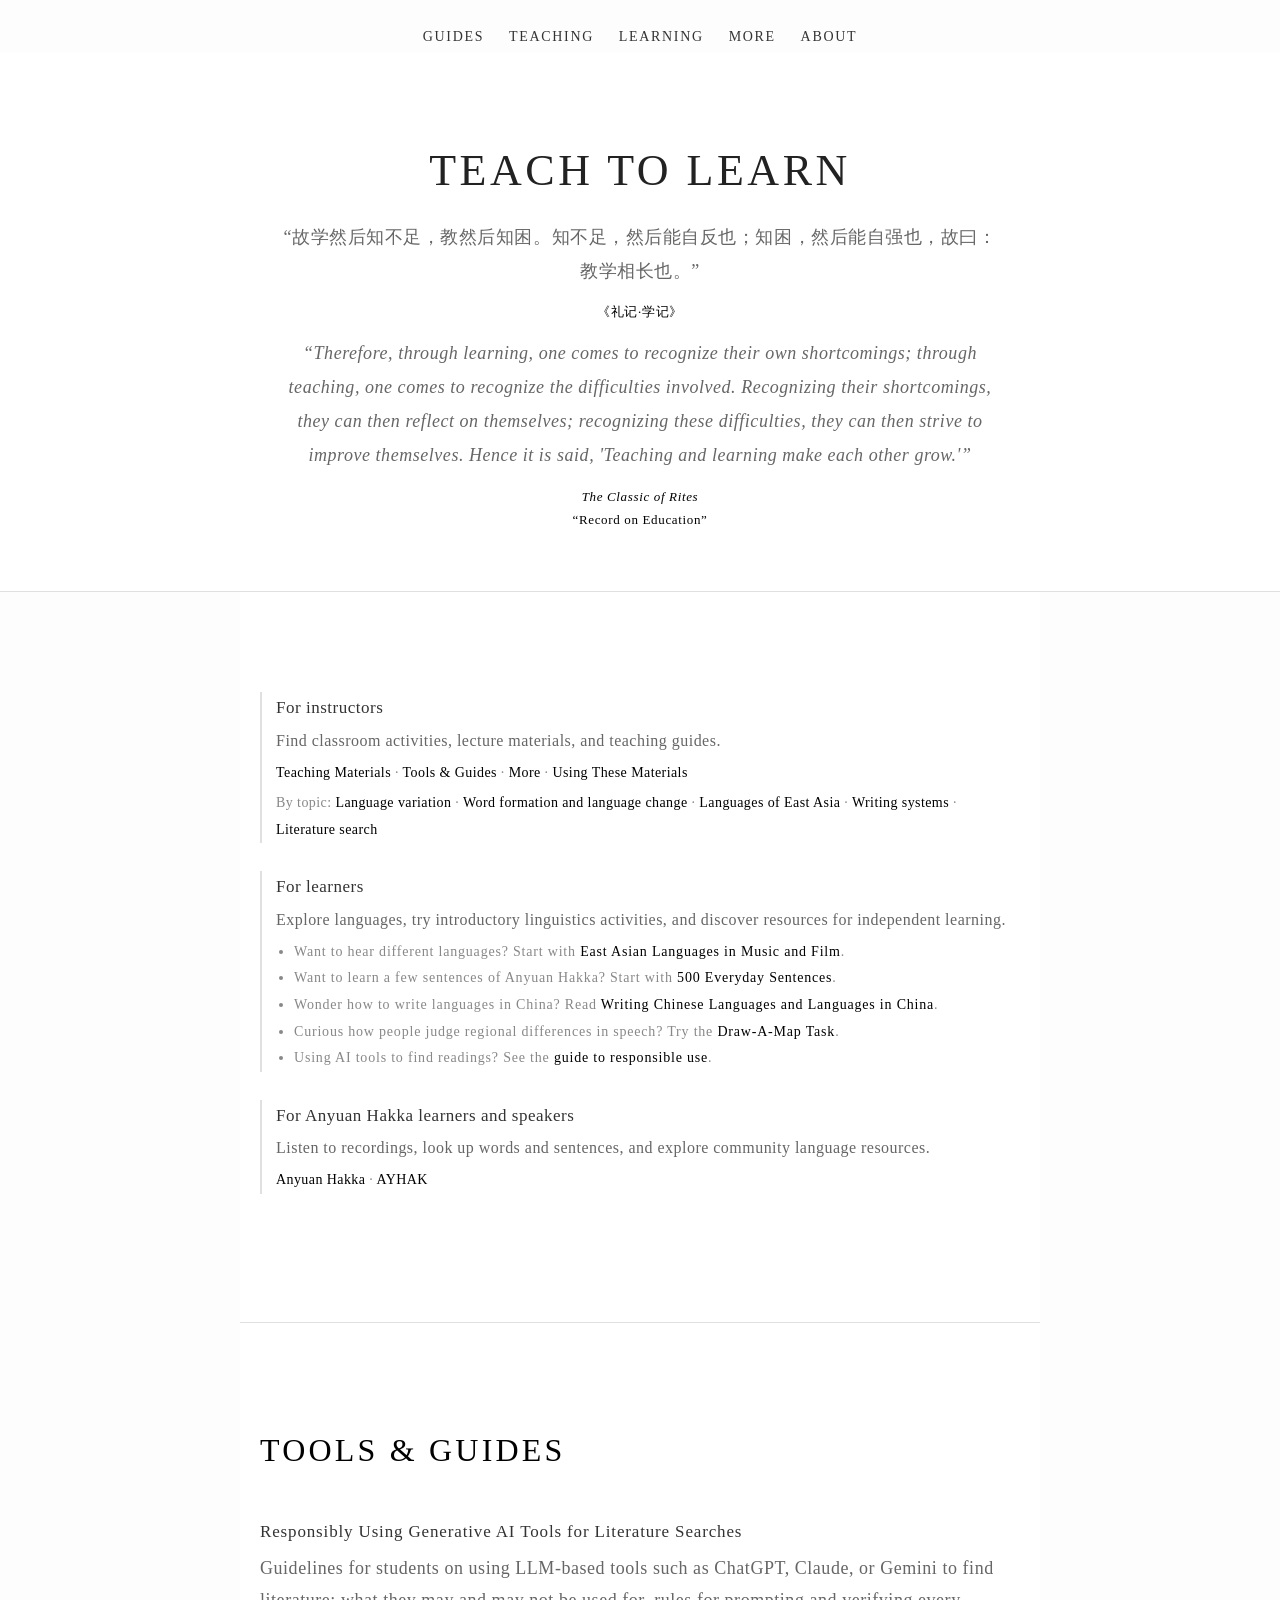
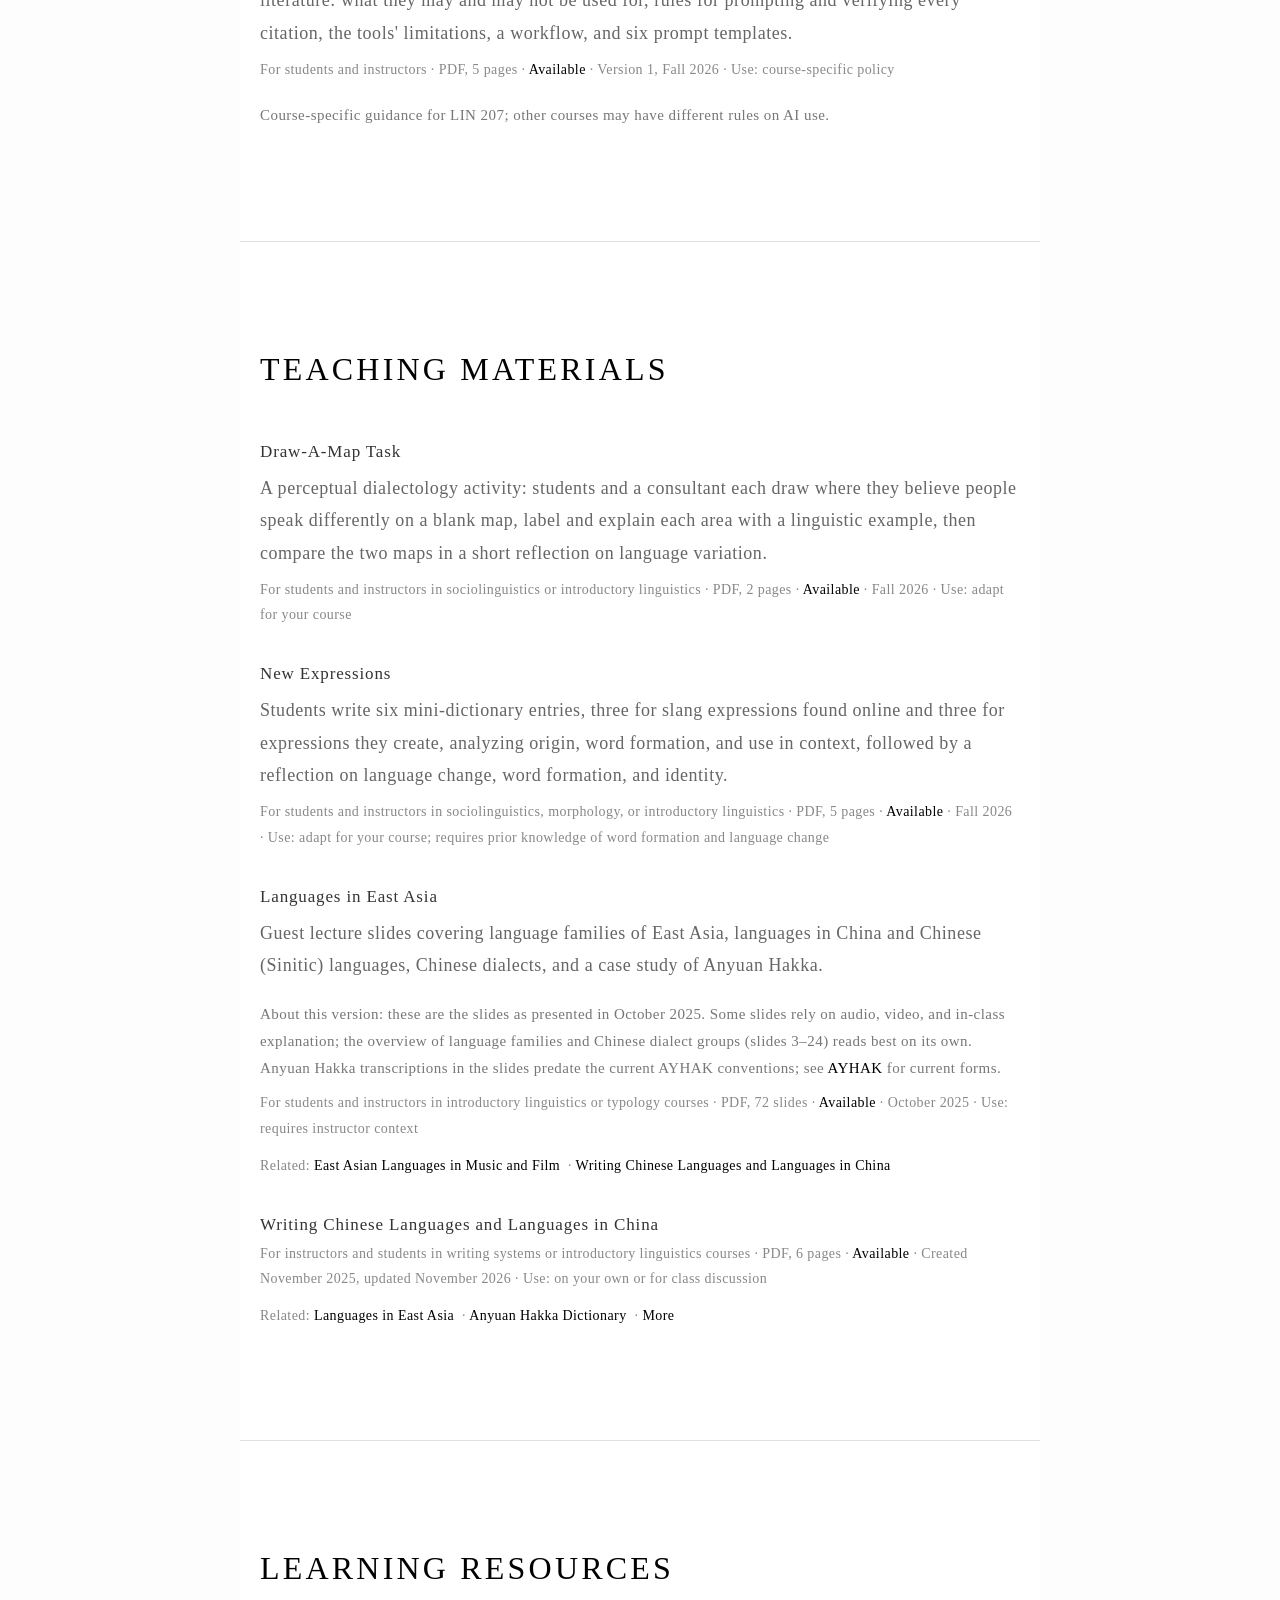
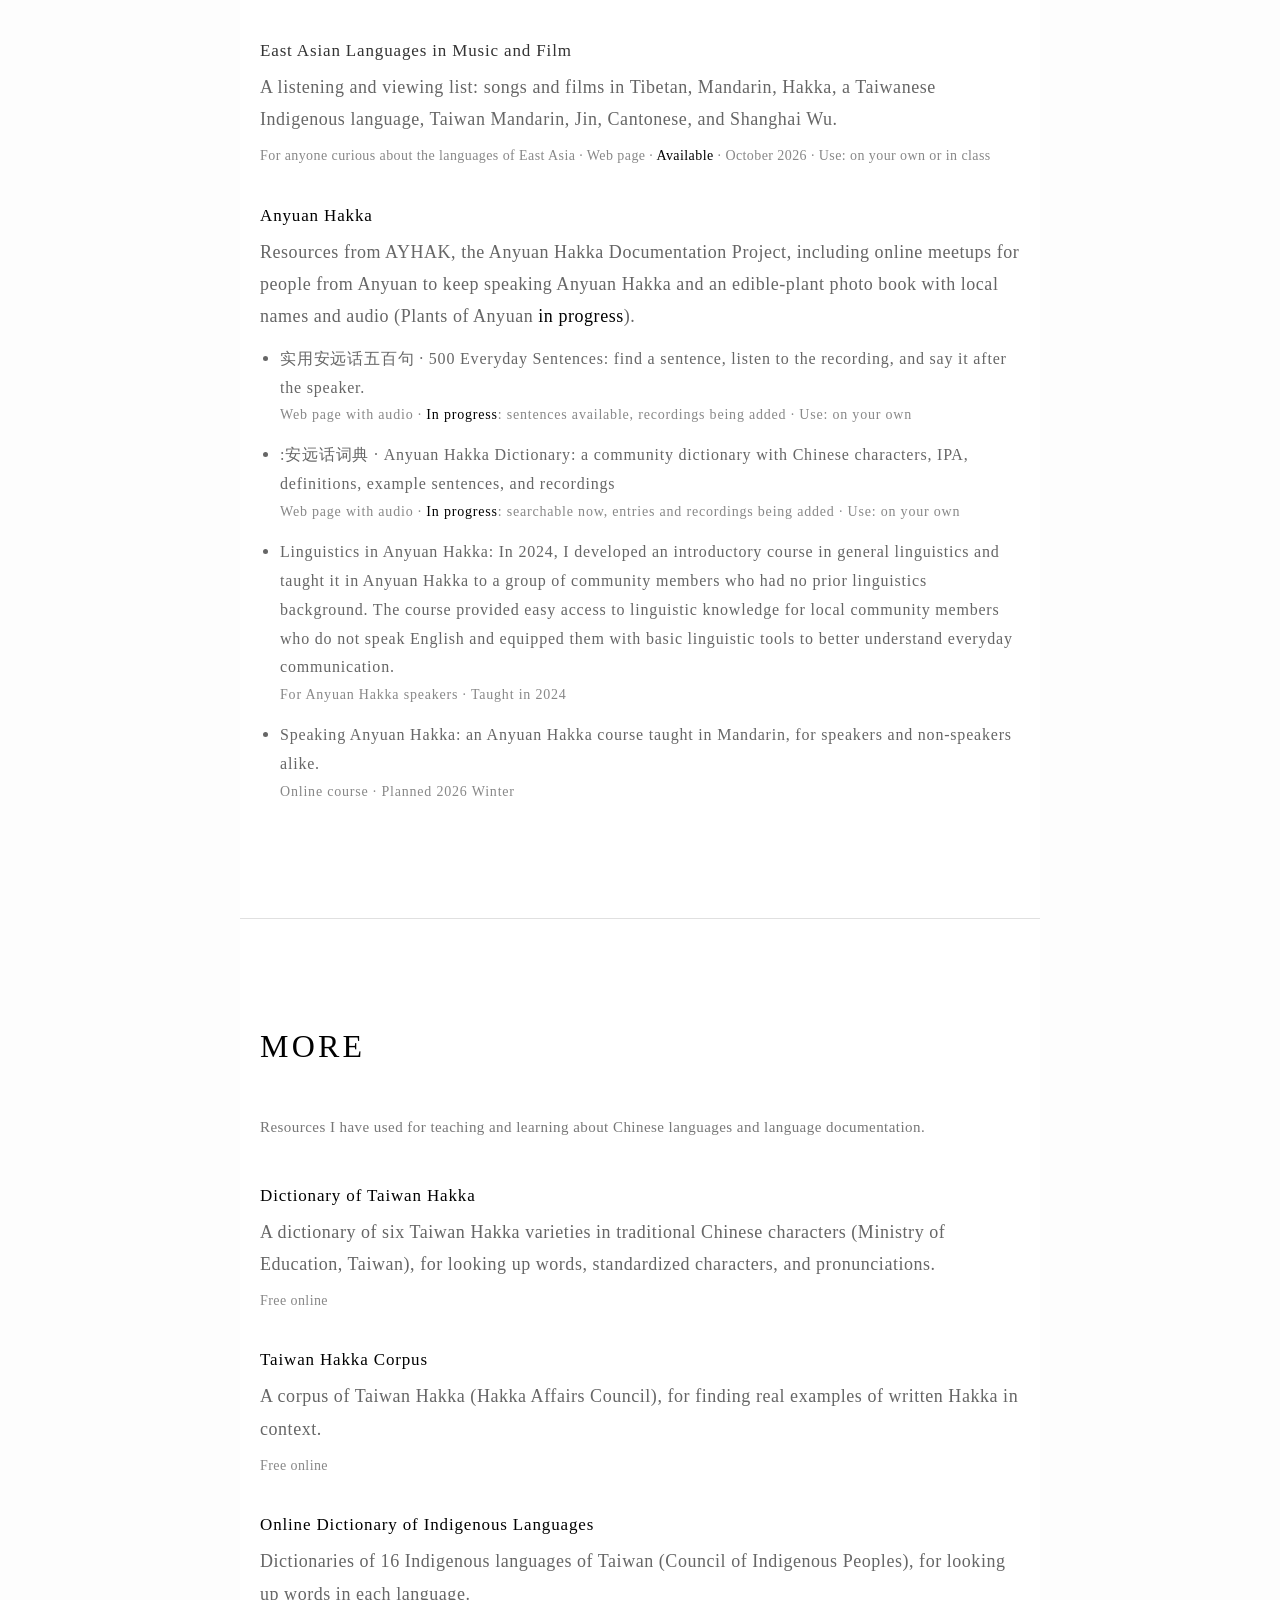
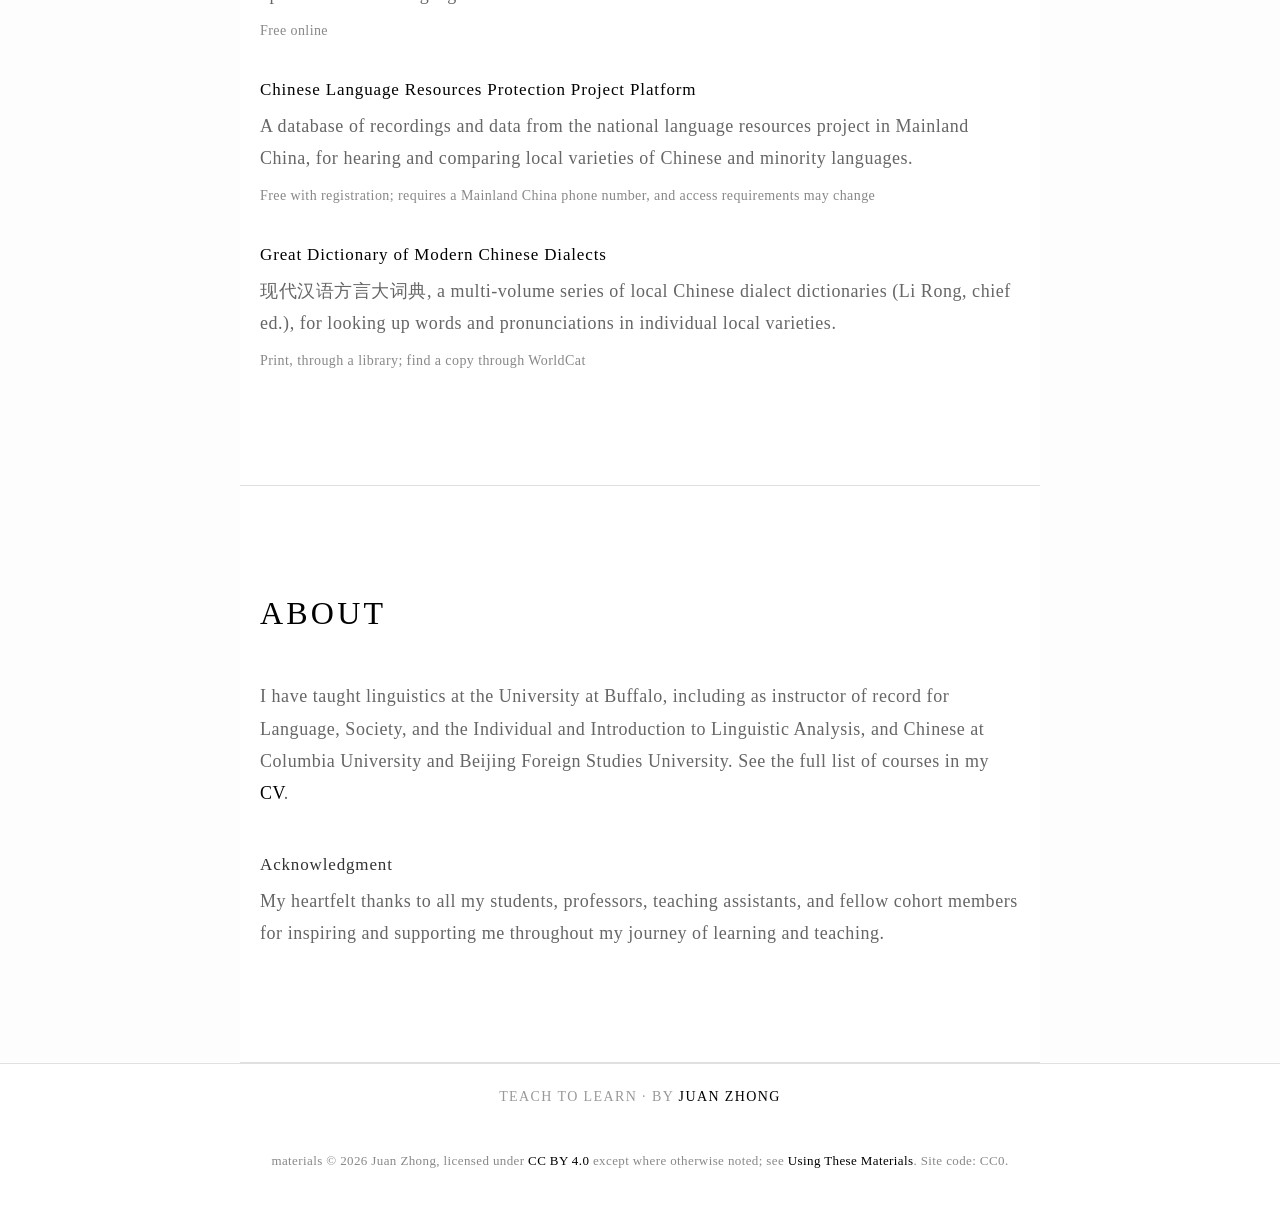
==== index.html @ 00dea9a9 "Add files via upload Signed-off-by: juan-zhong <181777064+juan-zhong@users.noreply.github.com>" ====
<!DOCTYPE html>
<html lang="en">
<head>
    <meta charset="UTF-8">
    <meta name="viewport" content="width=device-width, initial-scale=1.0">
    <title>Teach to Learn · Juan Zhong</title>
    <meta name="description" content="Teach to Learn (教学相长): teaching materials, learning resources, and guides for exploring language, by Juan Zhong.">
    <link rel="stylesheet" href="styles.css">
    <style>
        /* Page-specific styles (kept here so only this file needs replacing) */
        .subtitle { font-size: 18px; font-weight: 300; font-style: italic; color: #666; margin: 12px auto 40px; max-width: 760px; padding: 0 20px; line-height: 1.9; }
        .page-nav { text-align: center; padding: 18px 16px 0; line-height: 2.2; }
        .page-nav a { margin: 0 10px; }
        main h4 { font-size: 17px; font-weight: 400; color: #333; letter-spacing: 0.05em; margin: 32px 0 6px; }
        .meta { font-size: 14px; color: #888; margin-top: -4px; }
        .note { font-size: 15px; color: #777; }
        .related { font-size: 14px; color: #888; margin-top: 2px; }
        .related a { margin-right: 4px; }
        main h4 ~ p { margin-bottom: 12px; }
        main h4 ~ p.note { margin-top: 20px; }
        @media (max-width: 600px) { .content-section { padding: 56px 20px; } h1 { font-size: 36px; } }
        .entry { margin: 0 0 28px; padding-left: 14px; border-left: 2px solid #e0e0e0; }
        .entry p { margin-bottom: 4px; }
        .entry .entry-title { font-size: 17px; font-weight: 400; color: #333; }
        .entry .entry-text { font-size: 16px; }
        .entry .entry-links { font-size: 14px; color: #888; line-height: 1.9; }
        .subtitle + .source { margin-top: -28px; }
        .zh-quote { font-style: normal; }
        .source { font-size: 13px; color: #999; letter-spacing: 0.05em; margin: 0; }
        .sub-list { margin: 0 0 12px 20px; color: #666; font-size: 16px; font-weight: 300; line-height: 1.8; }
        .sub-list li { margin-bottom: 14px; }
        .meta-inline { display: block; font-size: 14px; color: #888; }
        .entry-list { margin: 4px 0 0 18px; font-size: 14px; color: #888; font-weight: 300; line-height: 1.9; }
        footer .license { font-size: 13px; color: #888; letter-spacing: 0.03em; margin-top: 6px; text-transform: none; }
        html { scroll-behavior: smooth; }
        .to-top { position: fixed; right: 24px; bottom: 24px; width: 40px; height: 40px; border: 1px solid #ccc; border-radius: 50%; background: #fff; color: #777; font-size: 18px; line-height: 38px; text-align: center; text-decoration: none; opacity: 0; visibility: hidden; transition: opacity .3s, visibility .3s, color .2s, border-color .2s; z-index: 100; }
        .to-top.show { opacity: 1; visibility: visible; }
        .to-top:hover { color: #000; border-color: #000; }
        /* Chinese text: LXGW WenKai subset with only the characters on these pages, so every visitor sees the same font (OFL, see fonts/) */
        @font-face { font-family: 'LXGW WenKai Teach'; src: url('fonts/lxgw-wenkai-teachtolearn.woff2') format('woff2'); font-display: swap; }
        .zh { font-family: 'LXGW WenKai Teach', serif; }
    </style>
</head>
<body>

    <nav class="page-nav">
                <a href="#guides">Guides</a>
        <a href="#teaching">Teaching</a>
        <a href="#learning">Learning</a>
        <a href="#more">More</a>
        <a href="#about">About</a>
    </nav>

    <header>
        <h1>Teach to Learn</h1>
        <p class="subtitle"><span class="zh zh-quote">“故学然后知不足，教然后知困。知不足，然后能自反也；知困，然后能自强也，故曰：教学相长也。”</span></p>
         <p class="source"><a href="https://ctext.org/liji/xue-ji/zhs?searchu=%E7%9F%A5%E5%9B%B0%EF%BC%8C%E7%84%B6%E5%BE%8C%E8%83%BD%E8%87%AA%E5%BC%B7%E4%B9%9F%EF%BC%8C%E6%95%85%E6%9B%B0%EF%BC%9A%E6%95%99%E5%AD%B8%E7%9B%B8%E9%95%B7%E4%B9%9F%E3%80%82" target="_blank"><span class="zh">《礼记·学记》</span></a></p>
        <p class="subtitle"><span class="entry-text">“Therefore, through learning, one comes to recognize their own shortcomings; through teaching, one comes to recognize the difficulties involved. Recognizing their shortcomings, they can then reflect on themselves; recognizing these difficulties, they can then strive to improve themselves. Hence it is said, 'Teaching and learning make each other grow.'”</span></p> 
 <p class="source"><a href="https://ctext.org/liji/xue-ji/zhs?searchu=%E7%9F%A5%E5%9B%B0%EF%BC%8C%E7%84%B6%E5%BE%8C%E8%83%BD%E8%87%AA%E5%BC%B7%E4%B9%9F%EF%BC%8C%E6%95%85%E6%9B%B0%EF%BC%9A%E6%95%99%E5%AD%B8%E7%9B%B8%E9%95%B7%E4%B9%9F%E3%80%82" target="_blank"><em>The Classic of Rites</em><br>“Record on Education”</a></p>
    </header>

    <main>

        <section id="intro" class="content-section">
            <div class="entry">
                <p class="entry-title">For instructors</p>
                <p class="entry-text">Find classroom activities, lecture materials, and teaching guides.</p>
                <p class="entry-links"><a href="#teaching">Teaching Materials</a> · <a href="#guides">Tools &amp; Guides</a> · <a href="#more">More</a> · <a href="using.html">Using These Materials</a></p>
                <p class="entry-links">By topic: <a href="#draw-a-map">Language variation</a> · <a href="#new-expressions">Word formation and language change</a> · <a href="#eastern-asia">Languages of East Asia</a> · <a href="#writing-chinese">Writing systems</a> · <a href="#genai-guide">Literature search</a></p>
            </div>
            <div class="entry">
                <p class="entry-title">For learners</p>
                <p class="entry-text">Explore languages, try introductory linguistics activities, and discover resources for independent learning.</p>
                <ul class="entry-list">
                    <li>Want to hear different languages? Start with <a href="language_music_film.html">East Asian Languages in Music and Film</a>.</li>
                    <li>Want to learn a few sentences of Anyuan Hakka? Start with <a href="https://juan-zhong.github.io/ayhak/sentences.html">500 Everyday Sentences</a>.</li>
                    <li>Wonder how to write languages in China? Read <a href="#writing-chinese">Writing Chinese Languages and Languages in China</a>.</li>
                    <li>Curious how people judge regional differences in speech? Try the <a href="#draw-a-map">Draw-A-Map Task</a>.</li>
                    <li>Using AI tools to find readings? See the <a href="#genai-guide">guide to responsible use</a>.</li>
                </ul>
            </div>
            <div class="entry">
                <p class="entry-title">For Anyuan Hakka learners and speakers</p>
                <p class="entry-text">Listen to recordings, look up words and sentences, and explore community language resources.</p>
                <p class="entry-links"><a href="#anyuan-hakka">Anyuan Hakka</a> · <a href="https://juan-zhong.github.io/ayhak/">AYHAK</a></p>
            </div>
        </section>
        <section id="guides" class="content-section">
            <h2>Tools &amp; Guides</h2>

            <h4 id="genai-guide">Responsibly Using Generative AI Tools for Literature Searches</a></h4>
            <p> Guidelines for students on using LLM-based tools such as ChatGPT, Claude, or Gemini to find literature: what they may and may not be used for, rules for prompting and verifying every citation, the tools' limitations, a workflow, and six prompt templates.</p>
            <p class="meta">For students and instructors · PDF, 5 pages · <a href="lin207_genai_literature_search_guidelines.pdf" target="_blank">Available</a> · Version 1, Fall 2026 · Use: course-specific policy</p>
            <p class="note">Course-specific guidance for LIN 207; other courses may have different rules on AI use.</p>
        </section>
        <section id="teaching" class="content-section">
            <h2>Teaching Materials</h2>

            <h4 id="draw-a-map">Draw-A-Map Task</h4>
            <p> A perceptual dialectology activity: students and a consultant each draw where they believe people speak differently on a blank map, label and explain each area with a linguistic example, then compare the two maps in a short reflection on language variation.</p>
            <p class="meta">For students and instructors in sociolinguistics or introductory linguistics · PDF, 2 pages · <a href="lin207_assignment2_draw_a_map.pdf" target="_blank">Available</a> · Fall 2026 · Use: adapt for your course</p>

            <h4 id="new-expressions">New Expressions</h4>
            <p> Students write six mini-dictionary entries, three for slang expressions found online and three for expressions they create, analyzing origin, word formation, and use in context, followed by a reflection on language change, word formation, and identity.</p>
            <p class="meta">For students and instructors in sociolinguistics, morphology, or introductory linguistics · PDF, 5 pages · <a href="lin207_assignment3_new_expressions.pdf" target="_blank">Available</a> · Fall 2026 · Use: adapt for your course; requires prior knowledge of word formation and language change</p>

            <h4 id="eastern-asia">Languages in East Asia</h4>
            <p> Guest lecture slides covering language families of East Asia, languages in China and Chinese (Sinitic) languages, Chinese dialects, and a case study of Anyuan Hakka.</p>
            <p class="note">About this version: these are the slides as presented in October 2025. Some slides rely on audio, video, and in-class explanation; the overview of language families and Chinese dialect groups (slides 3–24) reads best on its own. Anyuan Hakka transcriptions in the slides predate the current AYHAK conventions; see <a href="https://juan-zhong.github.io/ayhak/">AYHAK</a> for current forms.</p>
            <p class="meta">For students and instructors in introductory linguistics or typology courses · PDF, 72 slides · <a href="lin106_languages_in_eastern_asia_slides.pdf" target="_blank">Available</a> · October 2025 · Use: requires instructor context</p>
            <p class="related">Related: <a href="language_music_film.html">East Asian Languages in Music and Film</a> · <a href="#writing-chinese">Writing Chinese Languages and Languages in China</a></p>

            <h4 id="writing-chinese">Writing Chinese Languages and Languages in China</h4>
            <p class="meta">For instructors and students in writing systems or introductory linguistics courses · PDF, 6 pages · <a href="Writing Chinese Languages and Languages in China.pdf" target="_blank">Available</a> · Created November 2025, updated November 2026 · Use: on your own or for class discussion</p>
            <p class="related">Related: <a href="#eastern-asia">Languages in East Asia</a> · <a href="https://juan-zhong.github.io/ayhak/dict.html">Anyuan Hakka Dictionary</a> · <a href="#more">More</a></p>
        </section>

        <section id="learning" class="content-section">
            <h2>Learning Resources</h2>

            <h4>East Asian Languages in Music and Film</h4>
            <p> A listening and viewing list: songs and films in Tibetan, Mandarin, Hakka, a Taiwanese Indigenous language, Taiwan Mandarin, Jin, Cantonese, and Shanghai Wu.</p>
            <p class="meta">For anyone curious about the languages of East Asia · Web page · <a href="language_music_film.html">Available</a> · October 2026 · Use: on your own or in class</p>

            <h4 id="anyuan-hakka"><a href="https://juan-zhong.github.io/ayhak/">Anyuan Hakka</a></h4>
            <p> Resources from AYHAK, the Anyuan Hakka Documentation Project, including online meetups for people from Anyuan to keep speaking Anyuan Hakka and an edible-plant photo book with local names and audio (Plants of Anyuan <a href="https://juan-zhong.github.io/ayhak/plants.html?lang=en">in progress</a>).</p>
            <ul class="sub-list">
                <li><span class="zh">实用安远话五百句</span> · 500 Everyday Sentences: find a sentence, listen to the recording, and say it after the speaker. <span class="meta-inline">Web page with audio · <a href="https://juan-zhong.github.io/ayhak/sentences.html">In progress</a>: sentences available, recordings being added · Use: on your own</span></li>
                <li>:<span class="zh">安远话词典</span> · Anyuan Hakka Dictionary: a community dictionary with Chinese characters, IPA, definitions, example sentences, and recordings <span class="meta-inline">Web page with audio · <a href="https://juan-zhong.github.io/ayhak/dict.html">In progress</a>: searchable now, entries and recordings being added · Use: on your own</span></li>
                <li>Linguistics in Anyuan Hakka: In 2024, I developed an introductory course in general linguistics and taught it in Anyuan Hakka to a group of community members who had no prior linguistics background. The course provided easy access to linguistic knowledge for local community members who do not speak English and equipped them with basic linguistic tools to better understand everyday communication. <span class="meta-inline">For Anyuan Hakka speakers · Taught in 2024</span></li>
                <li>Speaking Anyuan Hakka: an Anyuan Hakka course taught in Mandarin, for speakers and non-speakers alike. <span class="meta-inline">Online course · Planned 2026 Winter</span></li>
            </ul>
        </section>


        <section id="more" class="content-section">
            <h2>More</h2>
            <p class="note">Resources I have used for teaching and learning about Chinese languages and language documentation.</p>

            <h4><a href="https://hakkadict.moe.edu.tw/introduction/" target="_blank">Dictionary of Taiwan Hakka</a></h4>
            <p> A dictionary of six Taiwan Hakka varieties in traditional Chinese characters (Ministry of Education, Taiwan), for looking up words, standardized characters, and pronunciations.</p>
            <p class="meta">Free online</p>

            <h4><a href="https://corpus.hakka.gov.tw/#/" target="_blank">Taiwan Hakka Corpus</a></h4>
            <p> A corpus of Taiwan Hakka (Hakka Affairs Council), for finding real examples of written Hakka in context.</p>
            <p class="meta">Free online</p>

            <h4><a href="https://e-dictionary.ilrdf.org.tw/home" target="_blank">Online Dictionary of Indigenous Languages</a></h4>
            <p> Dictionaries of 16 Indigenous languages of Taiwan (Council of Indigenous Peoples), for looking up words in each language.</p>
            <p class="meta">Free online</p>

            <h4><a href="https://zhongguoyuyan.cn/index" target="_blank">Chinese Language Resources Protection Project Platform</a></h4>
            <p> A database of recordings and data from the national language resources project in Mainland China, for hearing and comparing local varieties of Chinese and minority languages.</p>
            <p class="meta">Free with registration; requires a Mainland China phone number, and access requirements may change</p>

            <h4><a href="https://search.worldcat.org/title/54523603" target="_blank">Great Dictionary of Modern Chinese Dialects</a></h4>
            <p> <span class="zh">现代汉语方言大词典</span>, a multi-volume series of local Chinese dialect dictionaries (Li Rong, chief ed.), for looking up words and pronunciations in individual local varieties.</p>
            <p class="meta">Print, through a library; find a copy through WorldCat</p>
        </section>

        <section id="about" class="content-section">
            <h2>About</h2>
            <p> I have taught linguistics at the University at Buffalo, including as instructor of record for Language, Society, and the Individual and Introduction to Linguistic Analysis, and Chinese at Columbia University and Beijing Foreign Studies University. See the full list of courses in my <a href="https://juan-zhong.github.io/me/cv_juanzhong.pdf" target="_blank">CV</a>.</p>
            <h4 id="acknowledgment">Acknowledgment</h4>
            <p> My heartfelt thanks to all my students, professors, teaching assistants, and fellow cohort members for inspiring and supporting me throughout my journey of learning and teaching.</p>
        </section>

    </main>

    <a href="#" class="to-top" id="toTop" aria-label="Back to top" title="Back to top">↑</a>
    <script>
        (function () {
            var b = document.getElementById('toTop');
            function f() { b.classList.toggle('show', window.scrollY > 600); }
            window.addEventListener('scroll', f, { passive: true }); f();
            b.addEventListener('click', function (e) { e.preventDefault(); window.scrollTo({ top: 0, behavior: 'smooth' }); });
        })();
    </script>
    <footer>
        <p>Teach to Learn · by <a href="https://juan-zhong.github.io/me/">Juan Zhong</a></p>
        <p class="license">materials © 2026 Juan Zhong, licensed under <a href="https://creativecommons.org/licenses/by/4.0/" target="_blank">CC BY 4.0</a> except where otherwise noted; see <a href="using.html">Using These Materials</a>. Site code: CC0.</p>
    </footer>
</body>
</html>
---- styles.css ----
/* Shared stylesheet for juan-zhong.github.io/me, /art and /teachtolearn.
   Keep the three copies identical. */

/* Fonts: Optima for Latin text; Kaiti (楷体) for all Chinese, matching the CV;
   Charis SIL for IPA. LXGW WenKai is a fallback for the Chinese name on
   devices without Kaiti. Self-hosted subsets, OFL licensed (see fonts/). */
@font-face {
    font-family: 'Charis SIL';
    src: url('fonts/charis-sil-ipa.woff2') format('woff2');
    font-display: swap;
}

@font-face {
    font-family: 'LXGW WenKai';
    src: url('fonts/lxgw-wenkai-name.woff2') format('woff2');
    font-display: swap;
}

:root {
    --font: Optima, 'Kaiti SC', 'STKaiti', 'Kaiti TC', 'LXGW WenKai', serif;
    --font-zh: 'Kaiti SC', 'STKaiti', 'Kaiti TC', 'LXGW WenKai', serif;
}

/* Basic Reset */
* {
    margin: 0;
    padding: 0;
    box-sizing: border-box;
}

html { scroll-behavior: smooth; }

body {
    font-family: var(--font);
    background-color: #fdfdfd;
    color: #333;
    line-height: 1.7;
    letter-spacing: 0.05em;
}

header {
    background-color: #fff;
    text-align: center;
    padding: 60px 0;
    border-bottom: 1px solid #e0e0e0;
}

/* Navigation: main nav (homepage) and page nav (other pages) share one style */
nav ul {
    list-style-type: none;
    padding: 0;
}

nav ul li {
    display: inline;
    margin-right: 30px;
}

nav a {
    text-decoration: none;
    color: #333;
    font-family: var(--font);
    font-weight: 400;
    font-size: 14px;
    letter-spacing: 0.12em;
    text-transform: uppercase;
}

.page-nav {
    text-align: center;
    padding: 18px 16px 0;
    line-height: 2.2;
}

.page-nav a { margin: 0 10px; }

/* Header type scale, after the Columbia diploma */
h1 {
    font-size: 44px;
    font-family: var(--font);
    font-weight: 400;
    letter-spacing: 0.08em;
    text-transform: uppercase;
    color: #222;
    margin-top: 20px;
}

header .ipa { font-size: 18px; }

header .name-zh {
    font-family: var(--font-zh);
    font-size: 22px;
    font-weight: 400;
    color: #333;
    letter-spacing: 0.12em;
}

header .meta {
    font-size: 14px;
    letter-spacing: 0.12em;
    text-transform: uppercase;
    color: #555;
}

.ipa { font-family: 'Charis SIL', serif; }

.zh { font-family: var(--font-zh); }

.content-section {
    padding: 100px 20px;
    max-width: 800px;
    margin: 0 auto;
    text-align: left;
    border-bottom: 1px solid #e0e0e0;
    background-color: #fff;
}

h2 {
    font-size: 32px;
    font-family: var(--font);
    font-weight: 300;
    letter-spacing: 0.1em;
    color: #000;
    margin-bottom: 40px;
    text-transform: uppercase;
}

h3 {
    font-size: 18px;
    font-family: var(--font);
    font-weight: 300;
    letter-spacing: 0.1em;
    color: #666;
    margin-bottom: 20px;
}

p {
    font-size: 18px;
    line-height: 1.8;
    color: #666;
    font-family: var(--font);
    font-weight: 300;
    letter-spacing: 0.03em;
    margin-bottom: 40px;
}

/* Publication entries */
p.pub-entry {
    font-size: 14px !important;
    color: #888 !important;
    padding-left: 14px;
    border-left: 2px solid #e0e0e0;
    line-height: 1.7 !important;
    margin-bottom: 12px !important;
}

p.pub-entry a {
    color: #555;
    font-size: 13px;
    margin-left: 4px;
}

p.pub-entry a:hover {
    color: #000;
    text-decoration: underline;
}

.teaching-item .detail {
    font-size: 13px;
    color: #aaa;
    margin-top: 2px;
    letter-spacing: 0.02em;
}

a {
    color: #000;
    text-decoration: none;
}

a:hover {
    color: #888;
    text-decoration: none;
}

.gallery {
    display: flex;
    justify-content: center;
    gap: 20px;
    margin-top: 40px;
}

.gallery img {
    width: 45%;
    height: auto;
    border-radius: 8px;
}

footer {
    text-align: center;
    padding: 20px 0;
    background-color: #fff;
    border-top: 1px solid #e0e0e0;
}

footer p {
    font-size: 14px;
    color: #999;
    letter-spacing: 0.1em;
    font-family: var(--font);
    text-transform: uppercase;
}

footer .license {
    font-size: 13px;
    color: #888;
    letter-spacing: 0.03em;
    margin-top: 6px;
    text-transform: none;
}

/* Tagline under name */
.tagline {
    margin: 16px auto 24px;
    font-size: 18px;
    font-weight: 300;
    font-style: italic;
    letter-spacing: 0.08em;
    line-height: 1.8;
    color: #555;
}

/* Back-to-top button */
.to-top {
    position: fixed;
    right: 24px;
    bottom: 24px;
    width: 40px;
    height: 40px;
    border: 1px solid #ccc;
    border-radius: 50%;
    background: #fff;
    color: #777;
    font-size: 18px;
    line-height: 38px;
    text-align: center;
    text-decoration: none;
    opacity: 0;
    visibility: hidden;
    transition: opacity .3s, visibility .3s, color .2s, border-color .2s;
    z-index: 100;
}

.to-top.show { opacity: 1; visibility: visible; }
.to-top:hover { color: #000; border-color: #000; }

@media (max-width: 600px) {
    .content-section { padding: 56px 20px; }
    h1 { font-size: 34px; }
    nav ul li { margin-right: 16px; }
}
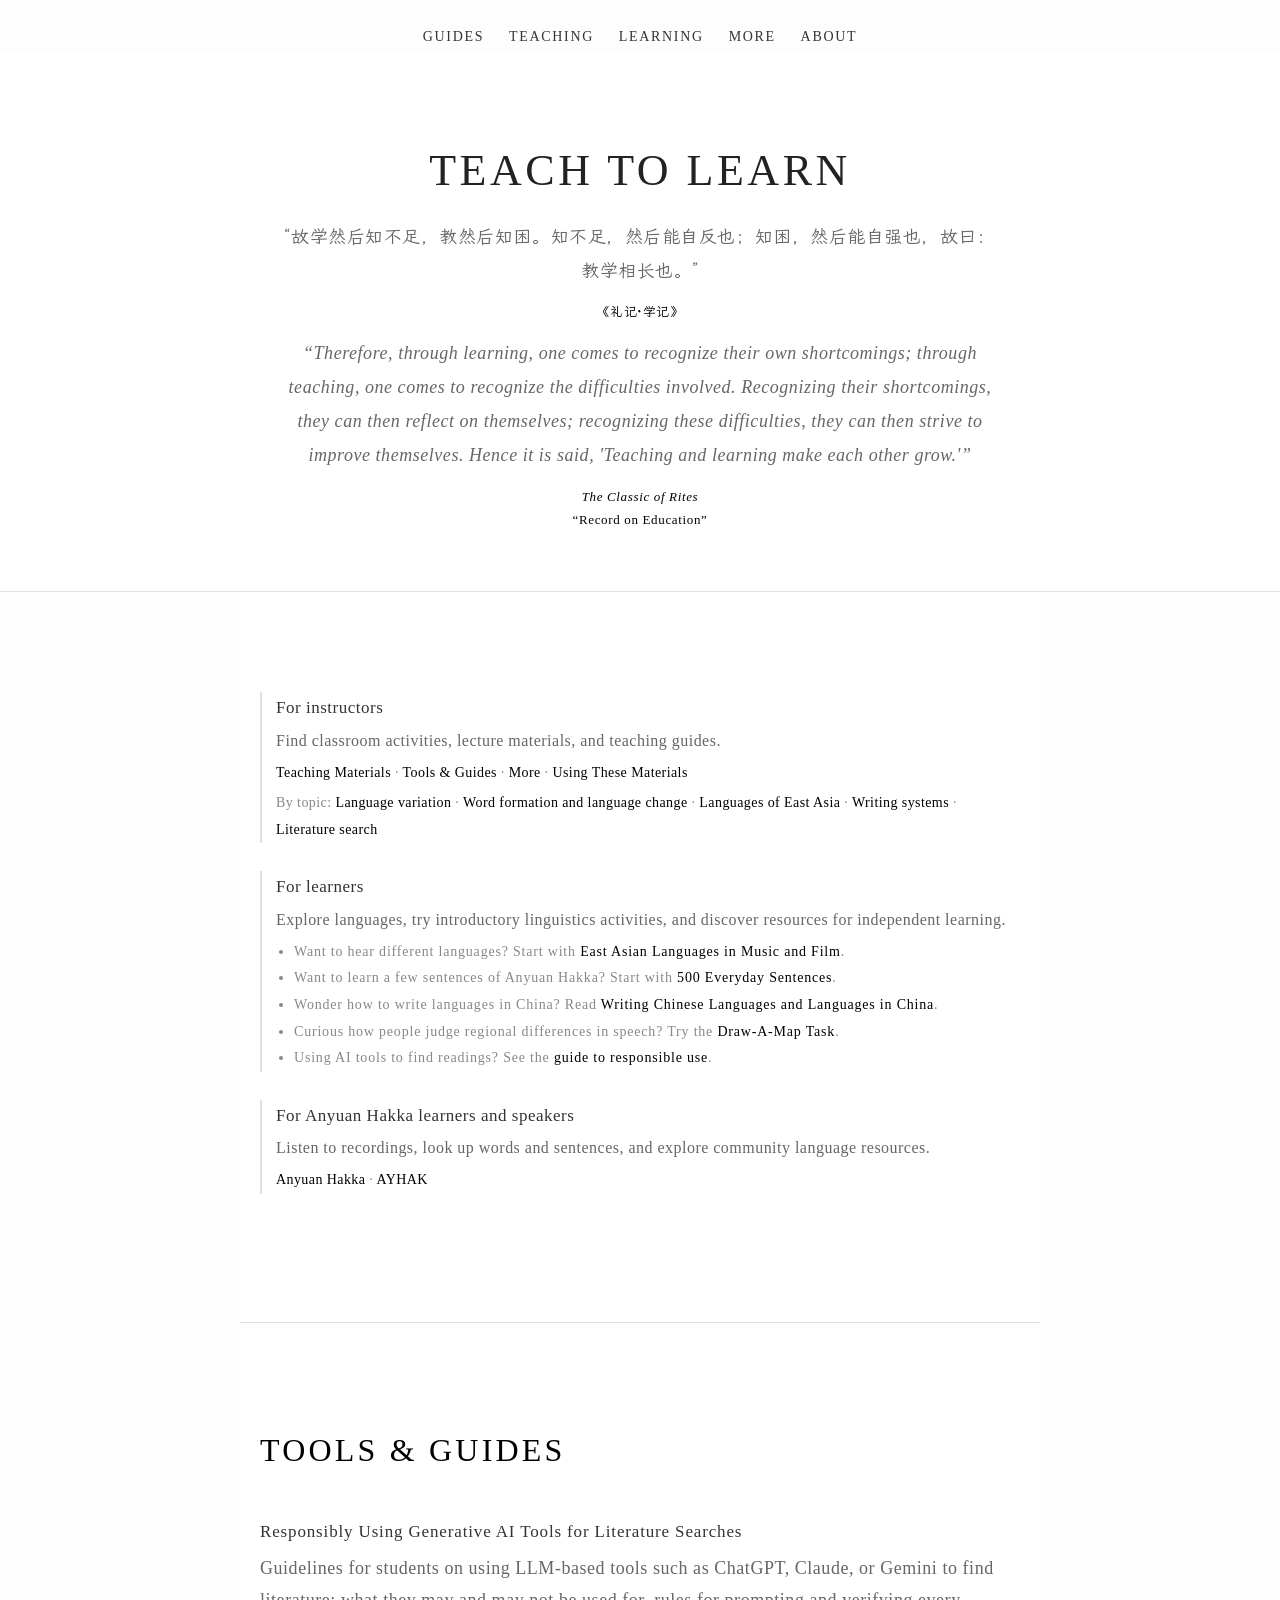
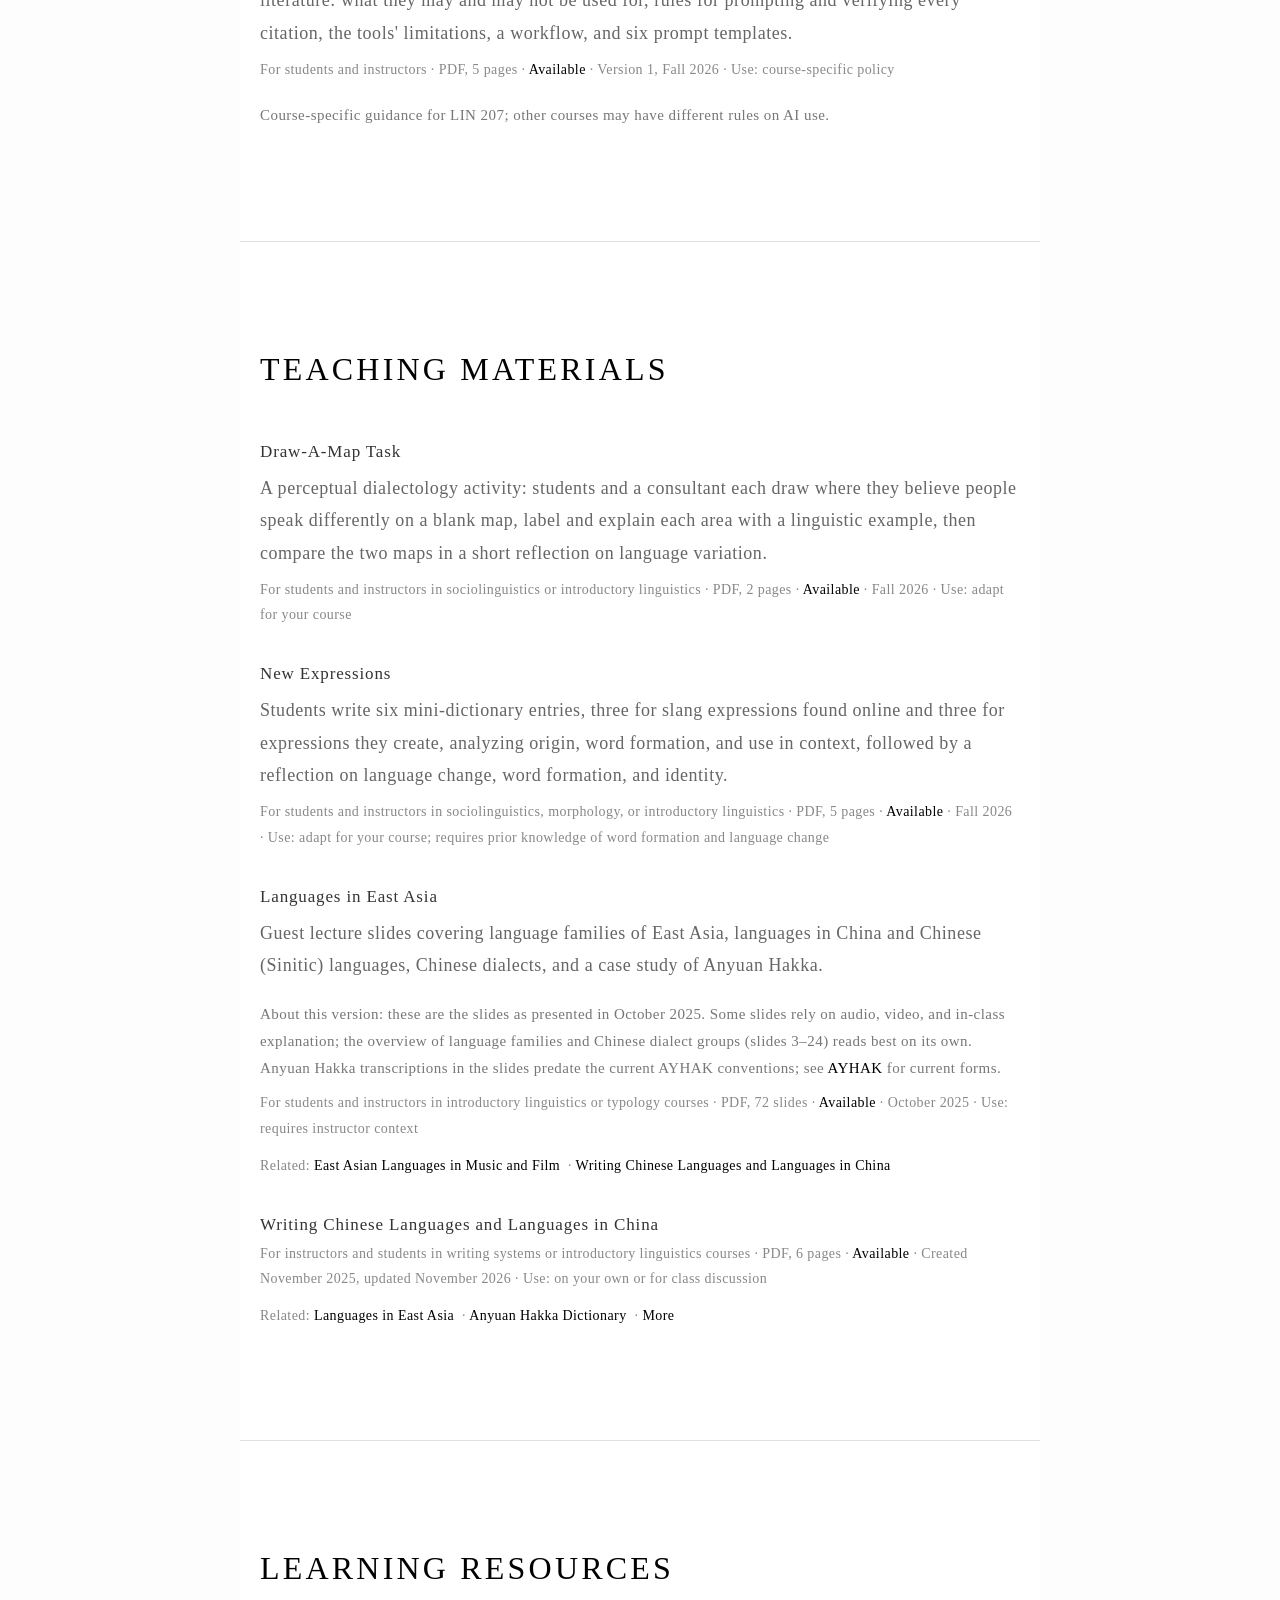
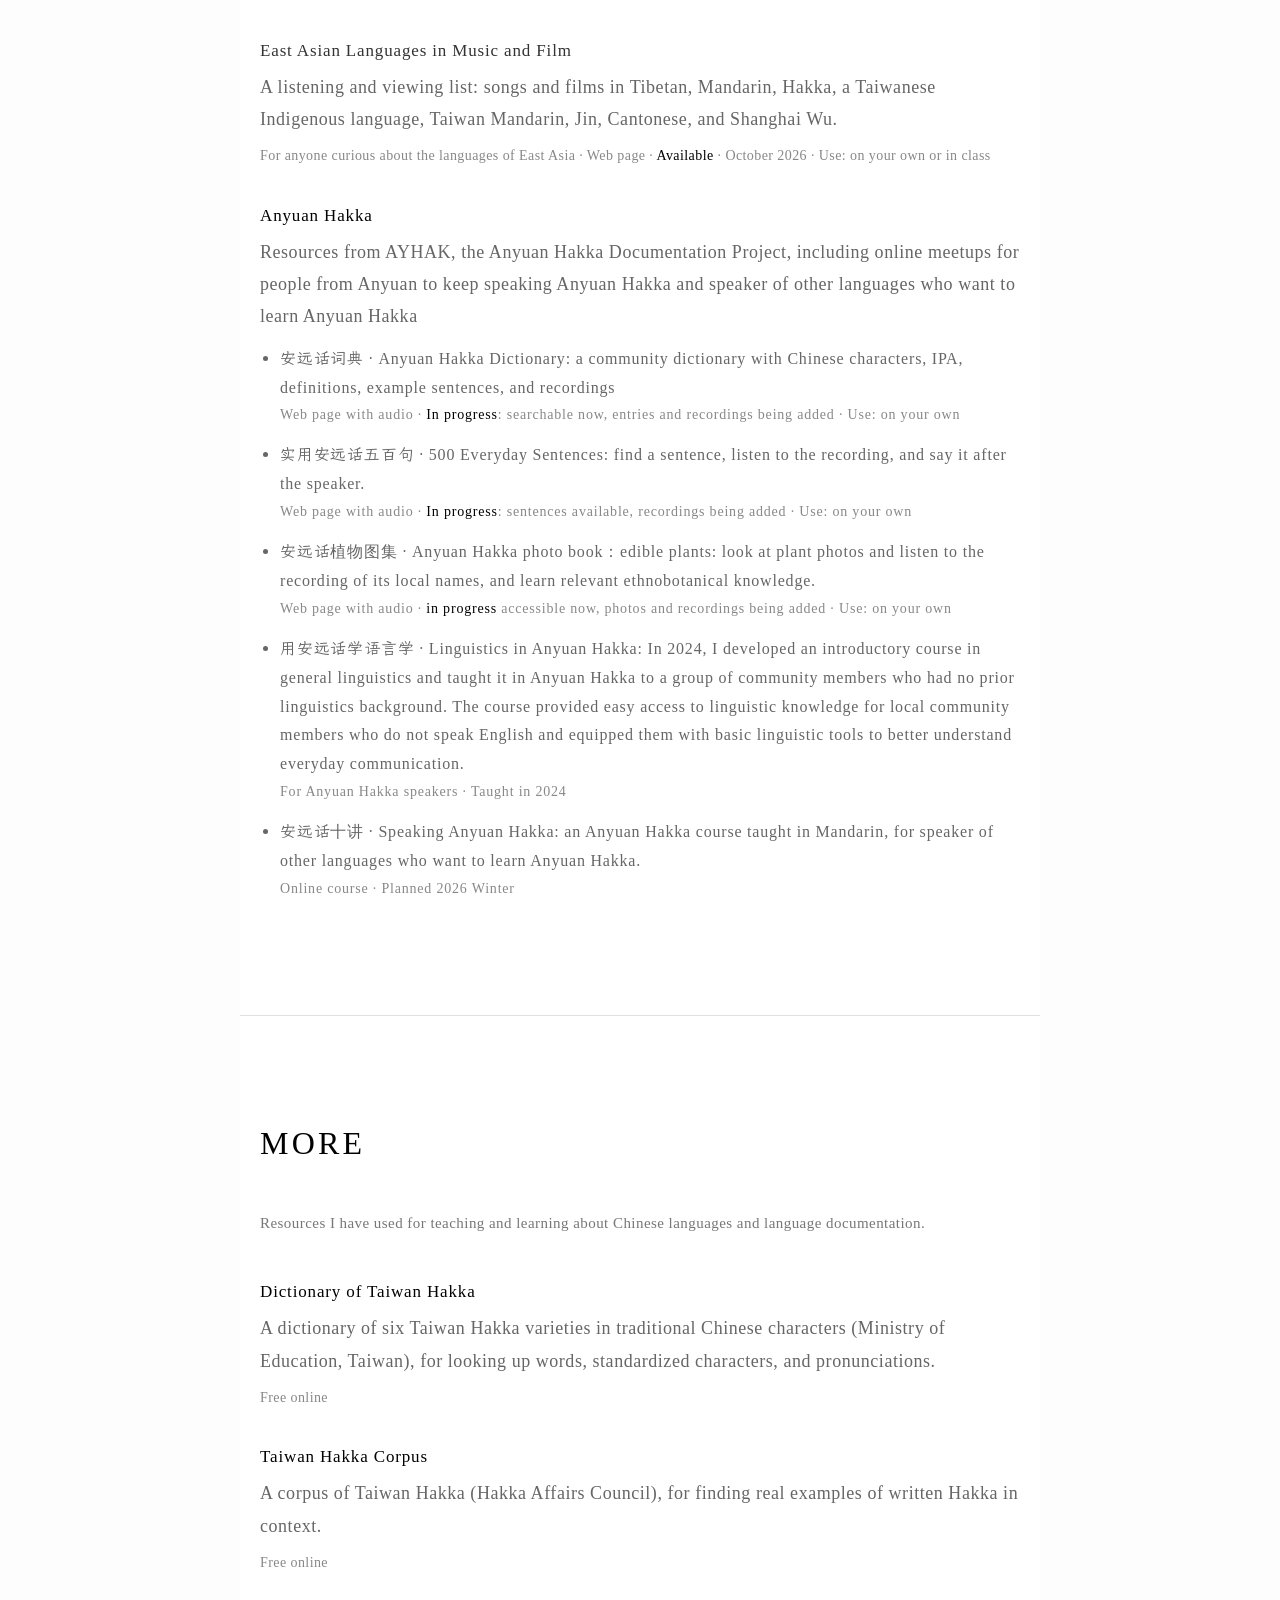
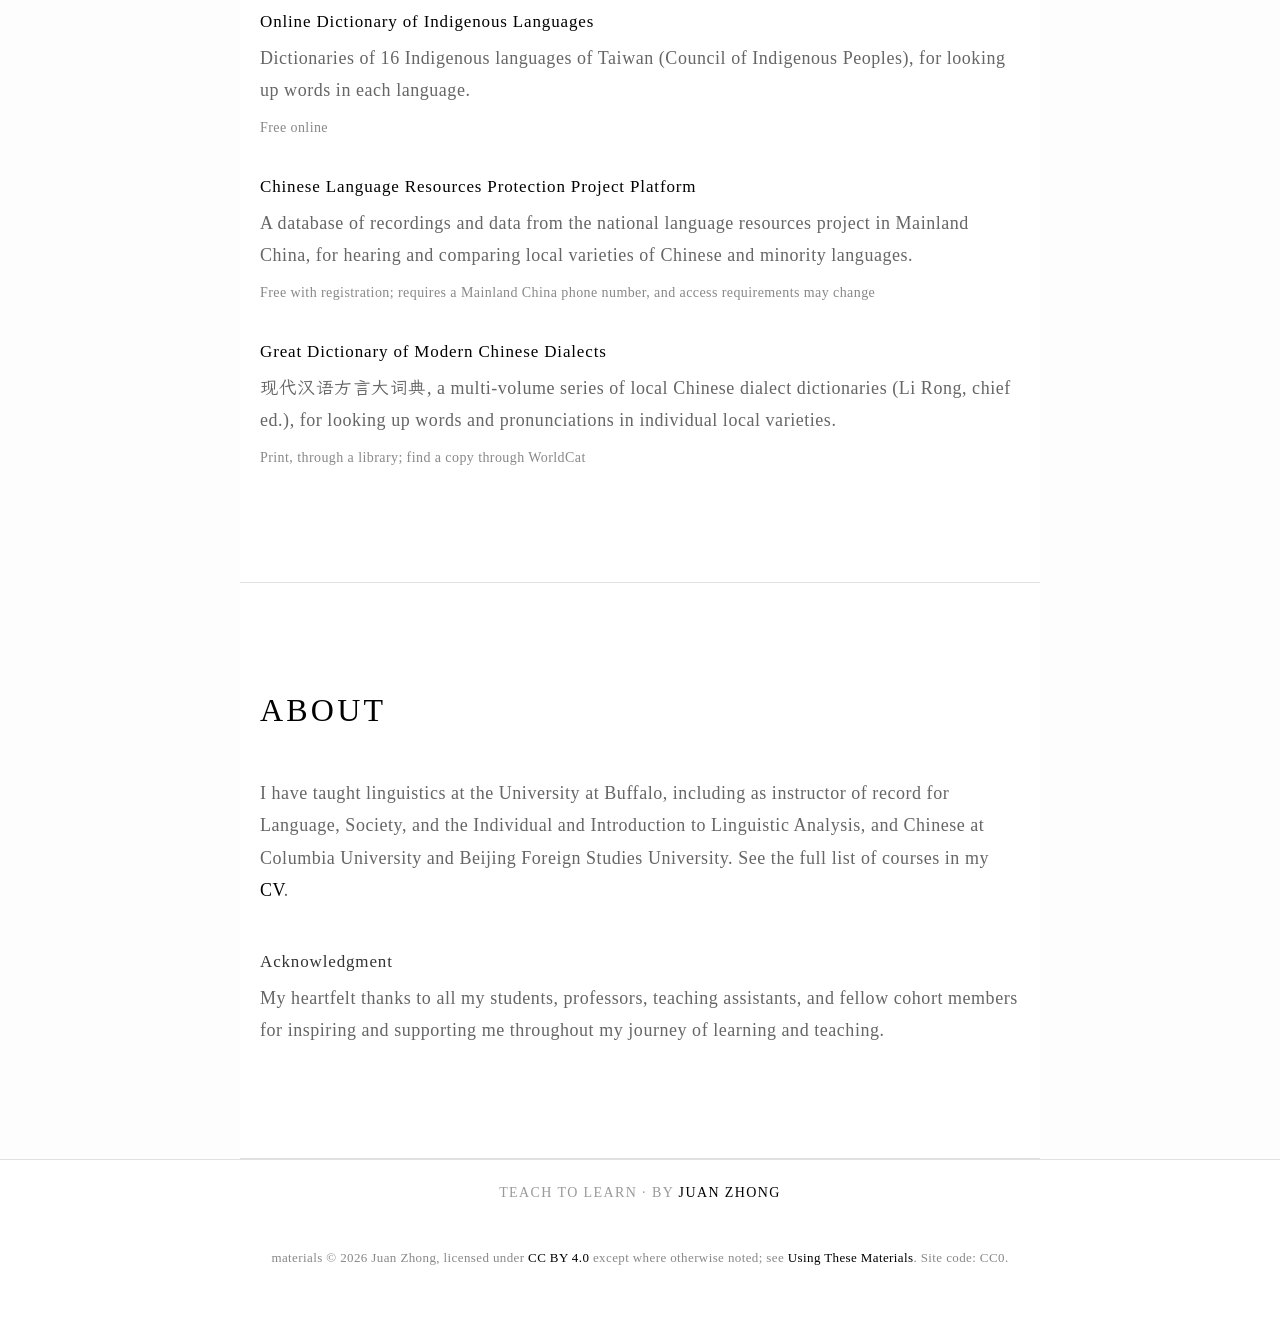
==== commit 32e099d2: "Update index.html Signed-off-by: juan-zhong <181777064+juan-zhong@users.noreply.github.com>" ====
--- a/index.html
+++ b/index.html
@@ -123,12 +123,13 @@
             <p class="meta">For anyone curious about the languages of East Asia · Web page · <a href="language_music_film.html">Available</a> · October 2026 · Use: on your own or in class</p>
 
             <h4 id="anyuan-hakka"><a href="https://juan-zhong.github.io/ayhak/">Anyuan Hakka</a></h4>
-            <p> Resources from AYHAK, the Anyuan Hakka Documentation Project, including online meetups for people from Anyuan to keep speaking Anyuan Hakka and an edible-plant photo book with local names and audio (Plants of Anyuan <a href="https://juan-zhong.github.io/ayhak/plants.html?lang=en">in progress</a>).</p>
-            <ul class="sub-list">
+            <p> Resources from AYHAK, the Anyuan Hakka Documentation Project, including online meetups for people from Anyuan to keep speaking Anyuan Hakka and speaker of other languages who want to learn Anyuan Hakka</p>
+              <ul class="sub-list">
+                <li><span class="zh">安远话词典</span> · Anyuan Hakka Dictionary: a community dictionary with Chinese characters, IPA, definitions, example sentences, and recordings <span class="meta-inline">Web page with audio · <a href="https://juan-zhong.github.io/ayhak/dict.html">In progress</a>: searchable now, entries and recordings being added · Use: on your own</span></li>
                 <li><span class="zh">实用安远话五百句</span> · 500 Everyday Sentences: find a sentence, listen to the recording, and say it after the speaker. <span class="meta-inline">Web page with audio · <a href="https://juan-zhong.github.io/ayhak/sentences.html">In progress</a>: sentences available, recordings being added · Use: on your own</span></li>
-                <li>:<span class="zh">安远话词典</span> · Anyuan Hakka Dictionary: a community dictionary with Chinese characters, IPA, definitions, example sentences, and recordings <span class="meta-inline">Web page with audio · <a href="https://juan-zhong.github.io/ayhak/dict.html">In progress</a>: searchable now, entries and recordings being added · Use: on your own</span></li>
-                <li>Linguistics in Anyuan Hakka: In 2024, I developed an introductory course in general linguistics and taught it in Anyuan Hakka to a group of community members who had no prior linguistics background. The course provided easy access to linguistic knowledge for local community members who do not speak English and equipped them with basic linguistic tools to better understand everyday communication. <span class="meta-inline">For Anyuan Hakka speakers · Taught in 2024</span></li>
-                <li>Speaking Anyuan Hakka: an Anyuan Hakka course taught in Mandarin, for speakers and non-speakers alike. <span class="meta-inline">Online course · Planned 2026 Winter</span></li>
+                <li><span class="zh">安远话植物图集</span> · Anyuan Hakka photo book：edible plants: look at plant photos and listen to the recording of its local names, and learn relevant ethnobotanical knowledge. <span class="meta-inline">Web page with audio · <a href="https://juan-zhong.github.io/ayhak/plants.html?lang=en">in progress</a> accessible now, photos and recordings being added · Use: on your own</span></li>
+                  <li><span class="zh">用安远话学语言学</span> · Linguistics in Anyuan Hakka: In 2024, I developed an introductory course in general linguistics and taught it in Anyuan Hakka to a group of community members who had no prior linguistics background. The course provided easy access to linguistic knowledge for local community members who do not speak English and equipped them with basic linguistic tools to better understand everyday communication. <span class="meta-inline">For Anyuan Hakka speakers · Taught in 2024</span></li>
+                  <li><span class="zh">安远话十讲</span> · Speaking Anyuan Hakka: an Anyuan Hakka course taught in Mandarin, for speaker of other languages who want to learn Anyuan Hakka. <span class="meta-inline">Online course · Planned 2026 Winter</span></li>
             </ul>
         </section>
 
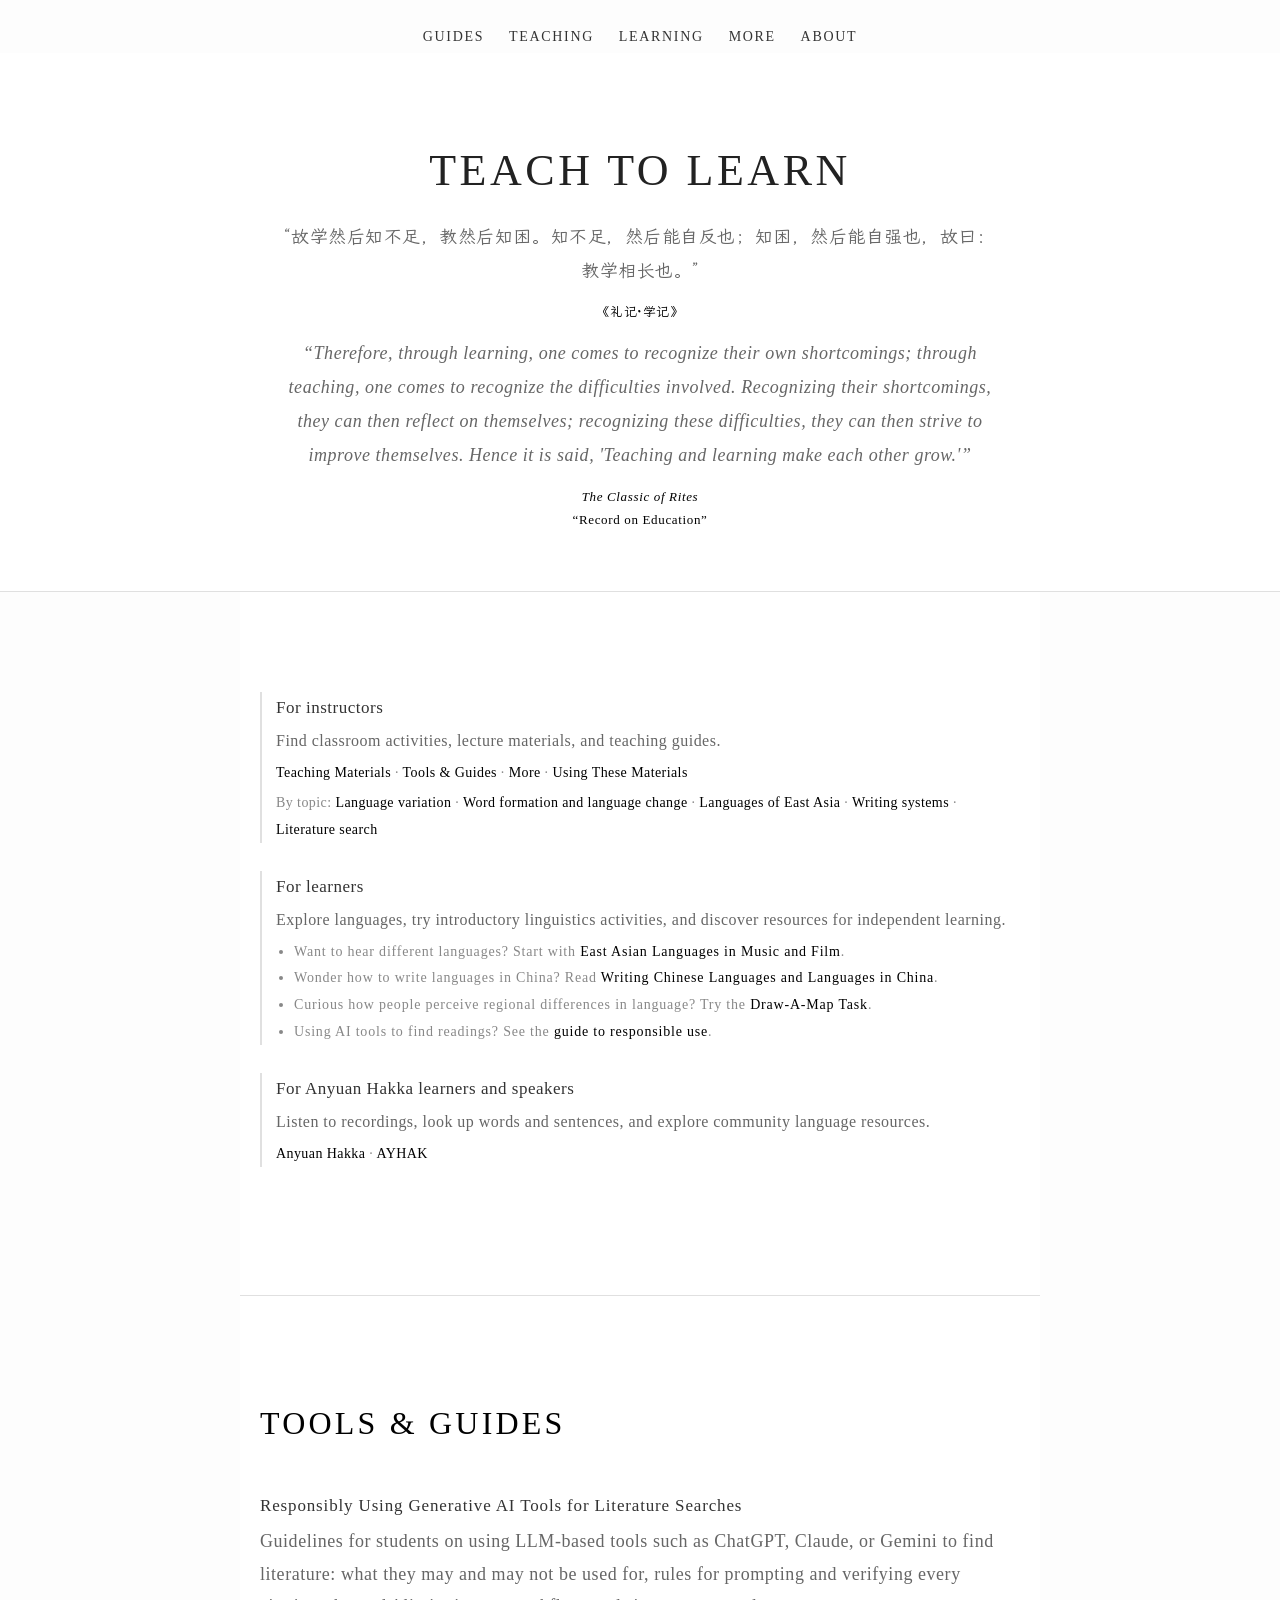
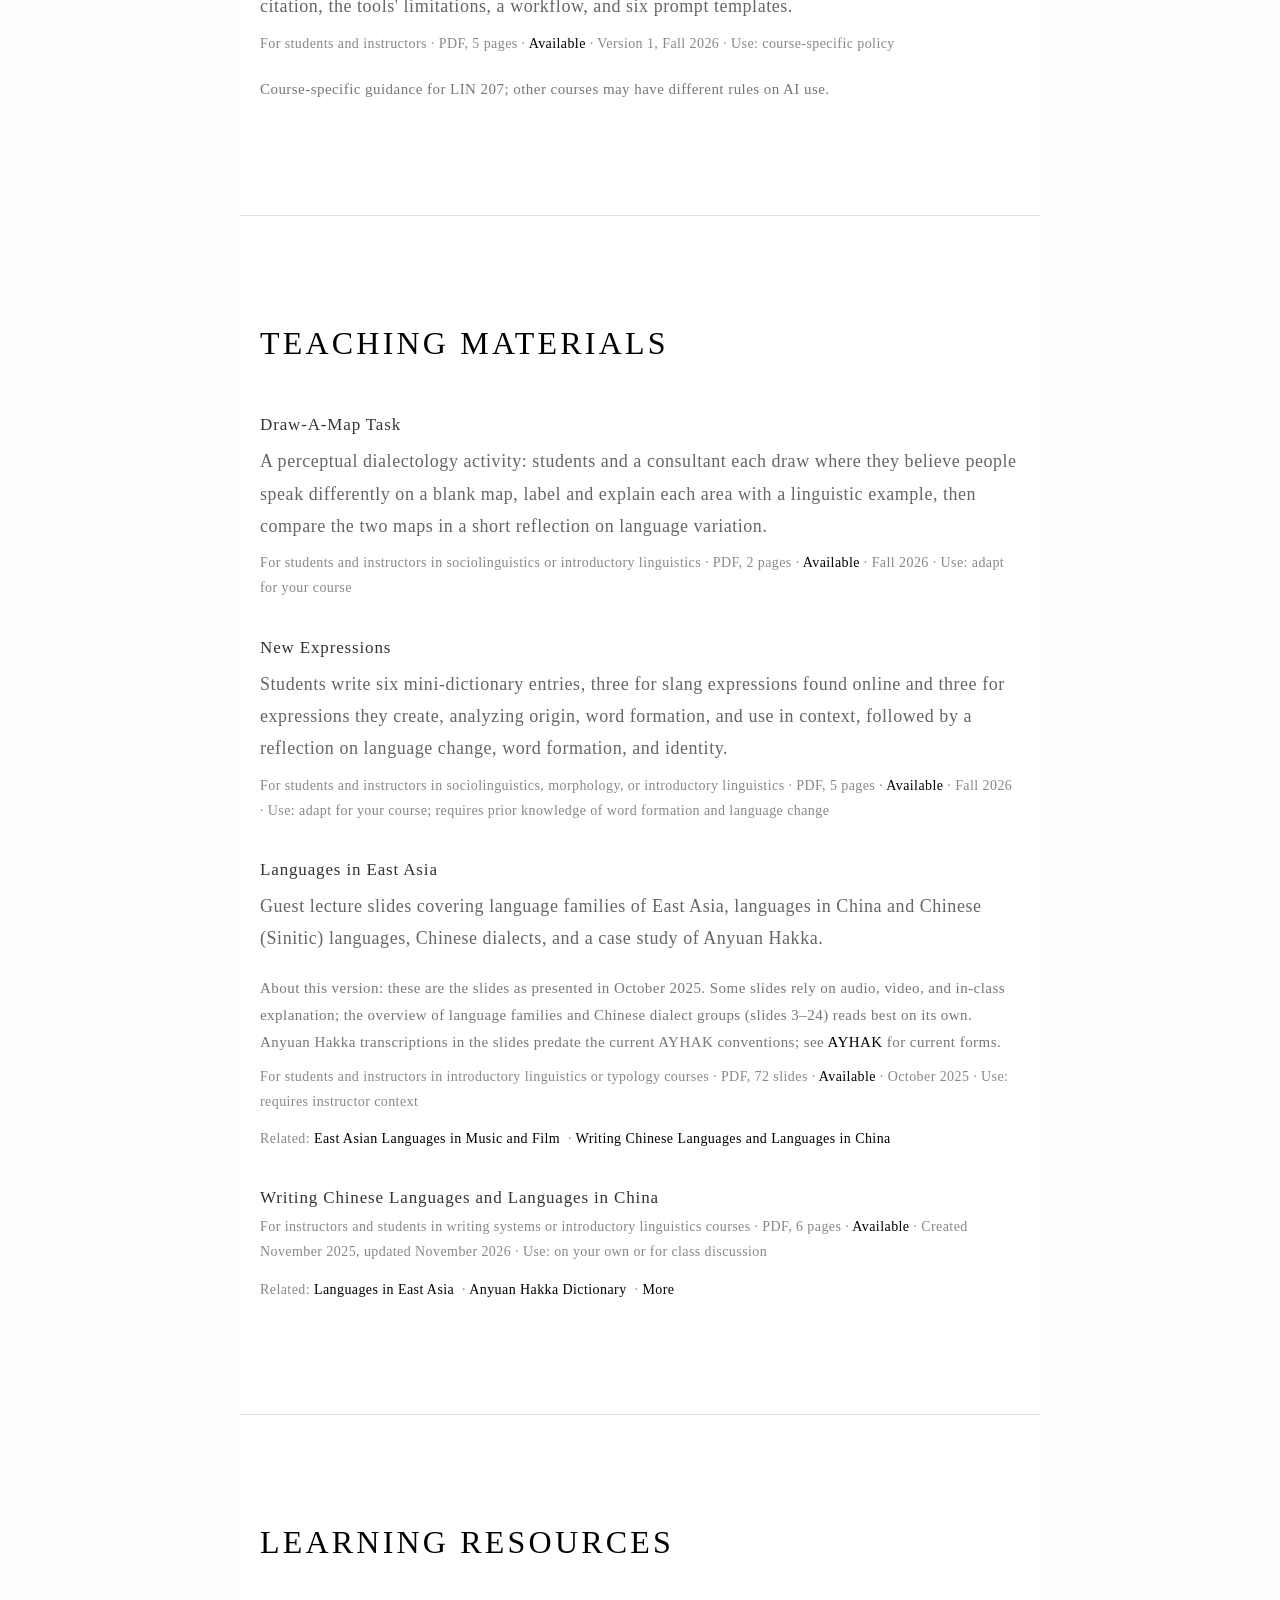
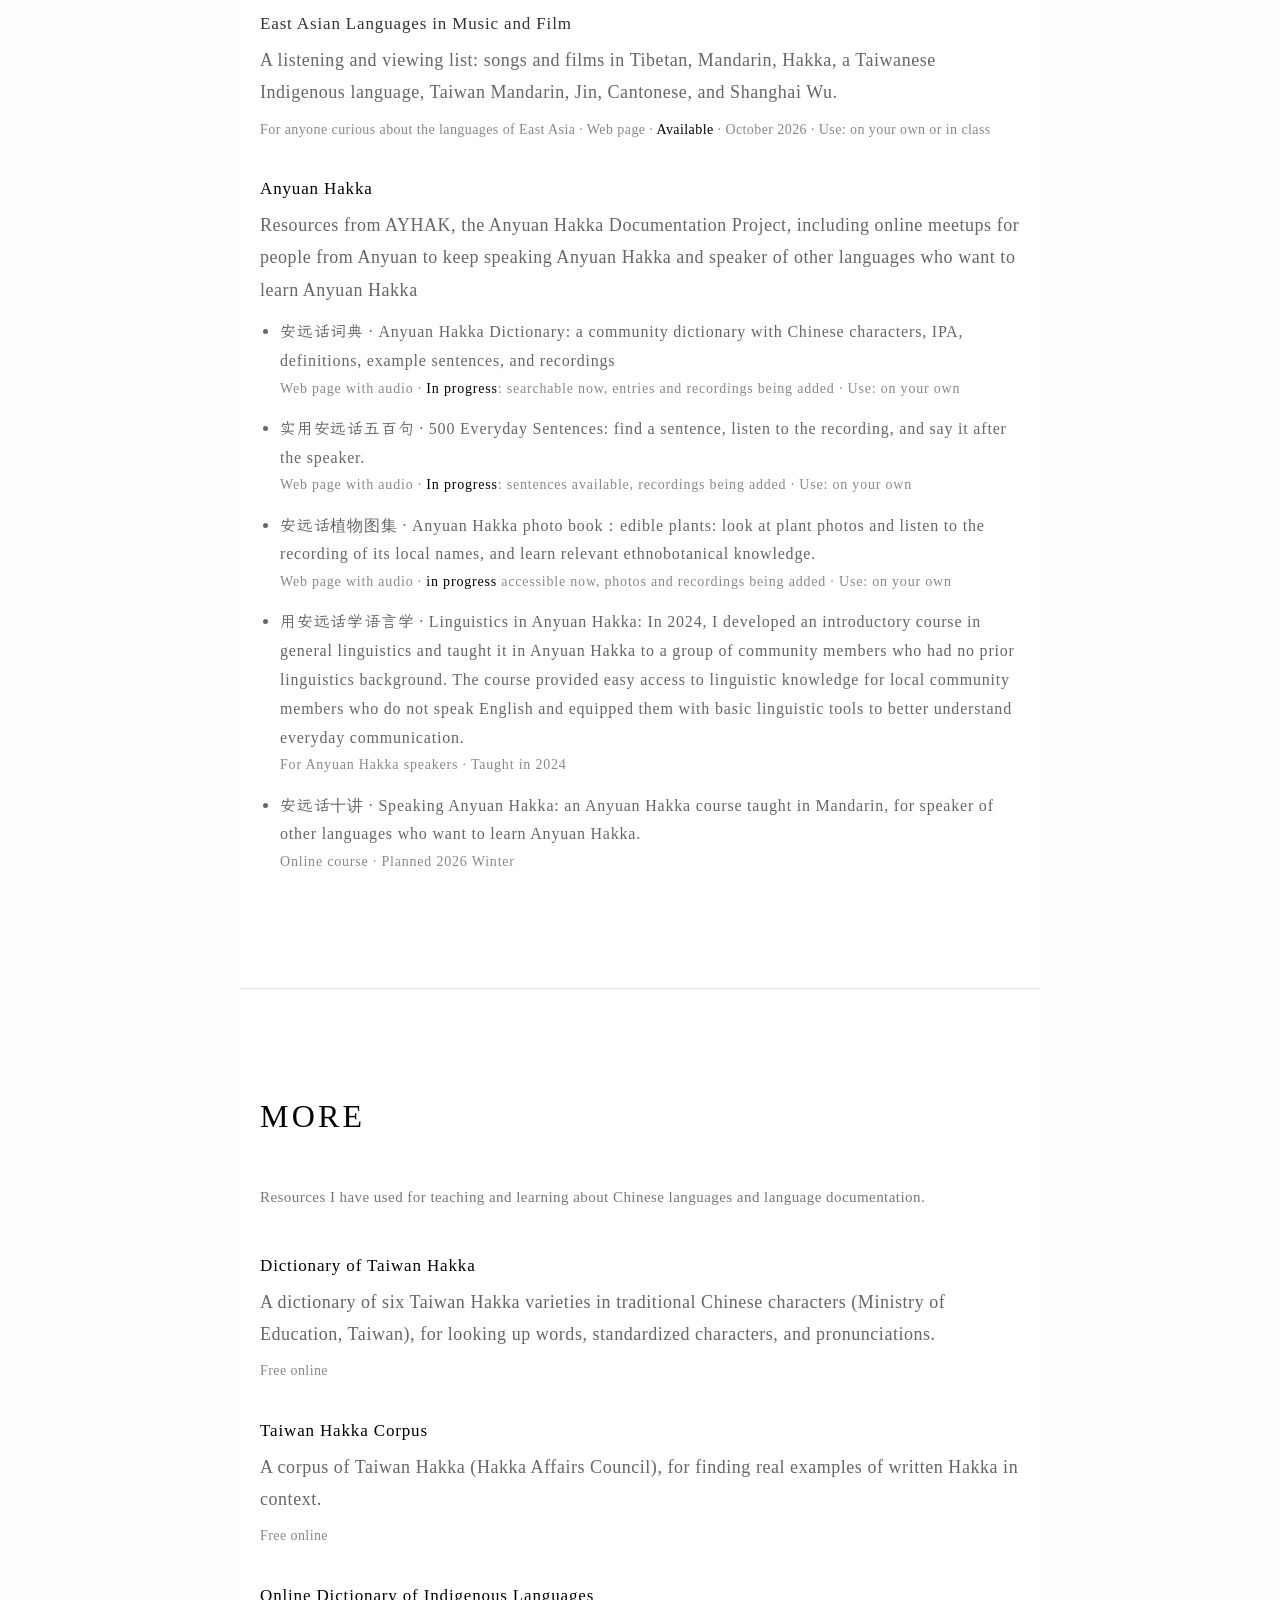
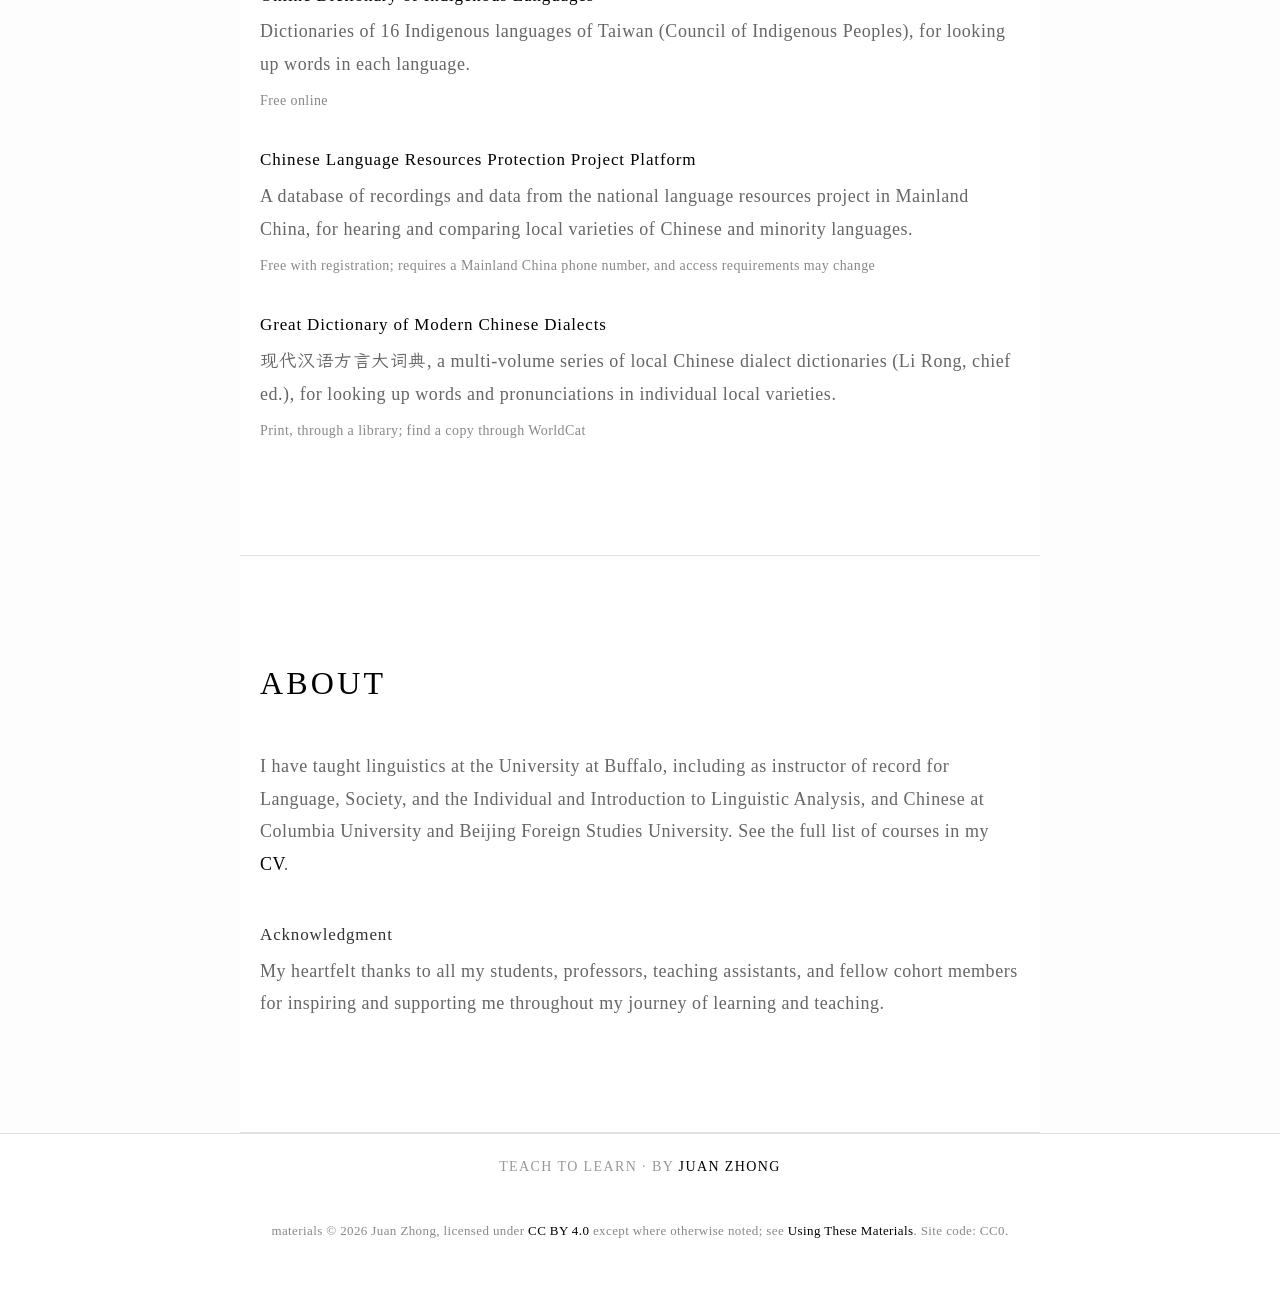
==== commit 78c760c2: "Update language learning resources and wording Removed a link to '500 Everyday Sentences' and update" ====
--- a/index.html
+++ b/index.html
@@ -73,9 +73,8 @@
                 <p class="entry-text">Explore languages, try introductory linguistics activities, and discover resources for independent learning.</p>
                 <ul class="entry-list">
                     <li>Want to hear different languages? Start with <a href="language_music_film.html">East Asian Languages in Music and Film</a>.</li>
-                    <li>Want to learn a few sentences of Anyuan Hakka? Start with <a href="https://juan-zhong.github.io/ayhak/sentences.html">500 Everyday Sentences</a>.</li>
                     <li>Wonder how to write languages in China? Read <a href="#writing-chinese">Writing Chinese Languages and Languages in China</a>.</li>
-                    <li>Curious how people judge regional differences in speech? Try the <a href="#draw-a-map">Draw-A-Map Task</a>.</li>
+                    <li>Curious how people perceive regional differences in language? Try the <a href="#draw-a-map">Draw-A-Map Task</a>.</li>
                     <li>Using AI tools to find readings? See the <a href="#genai-guide">guide to responsible use</a>.</li>
                 </ul>
             </div>
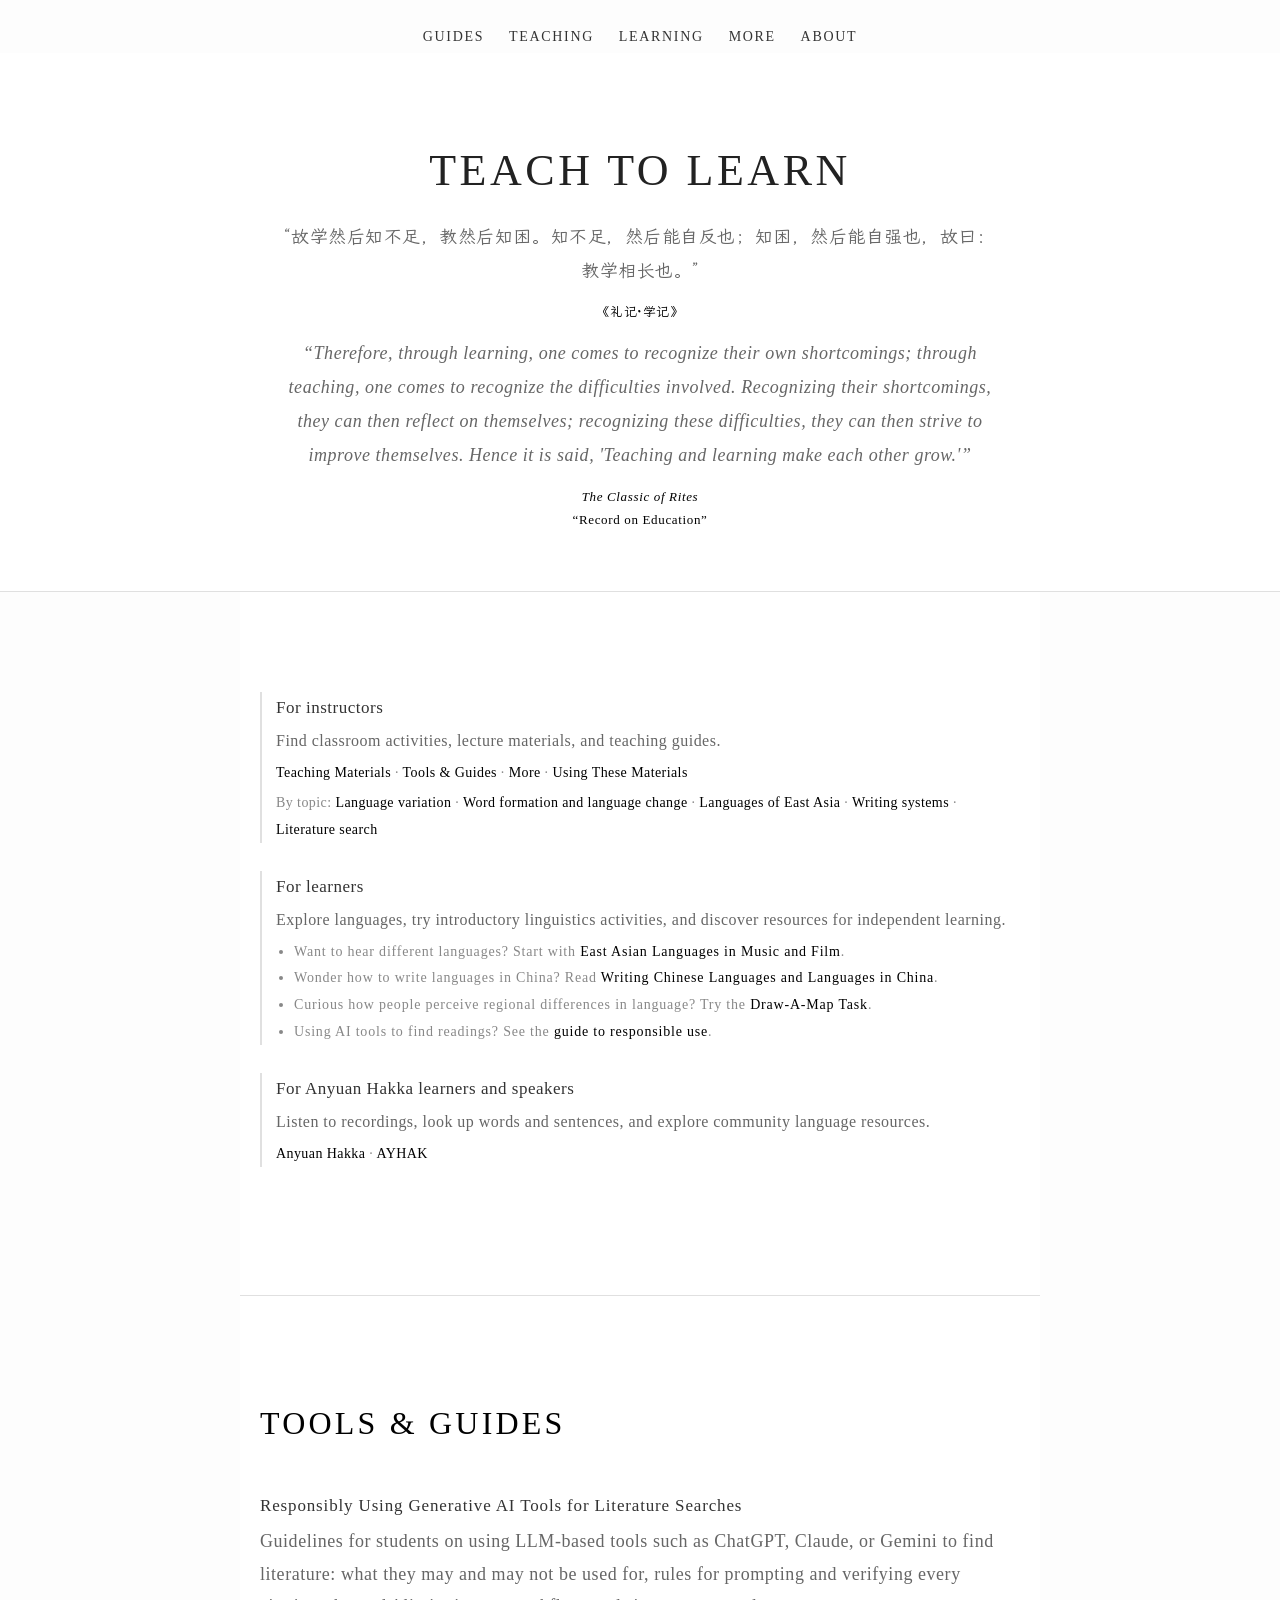
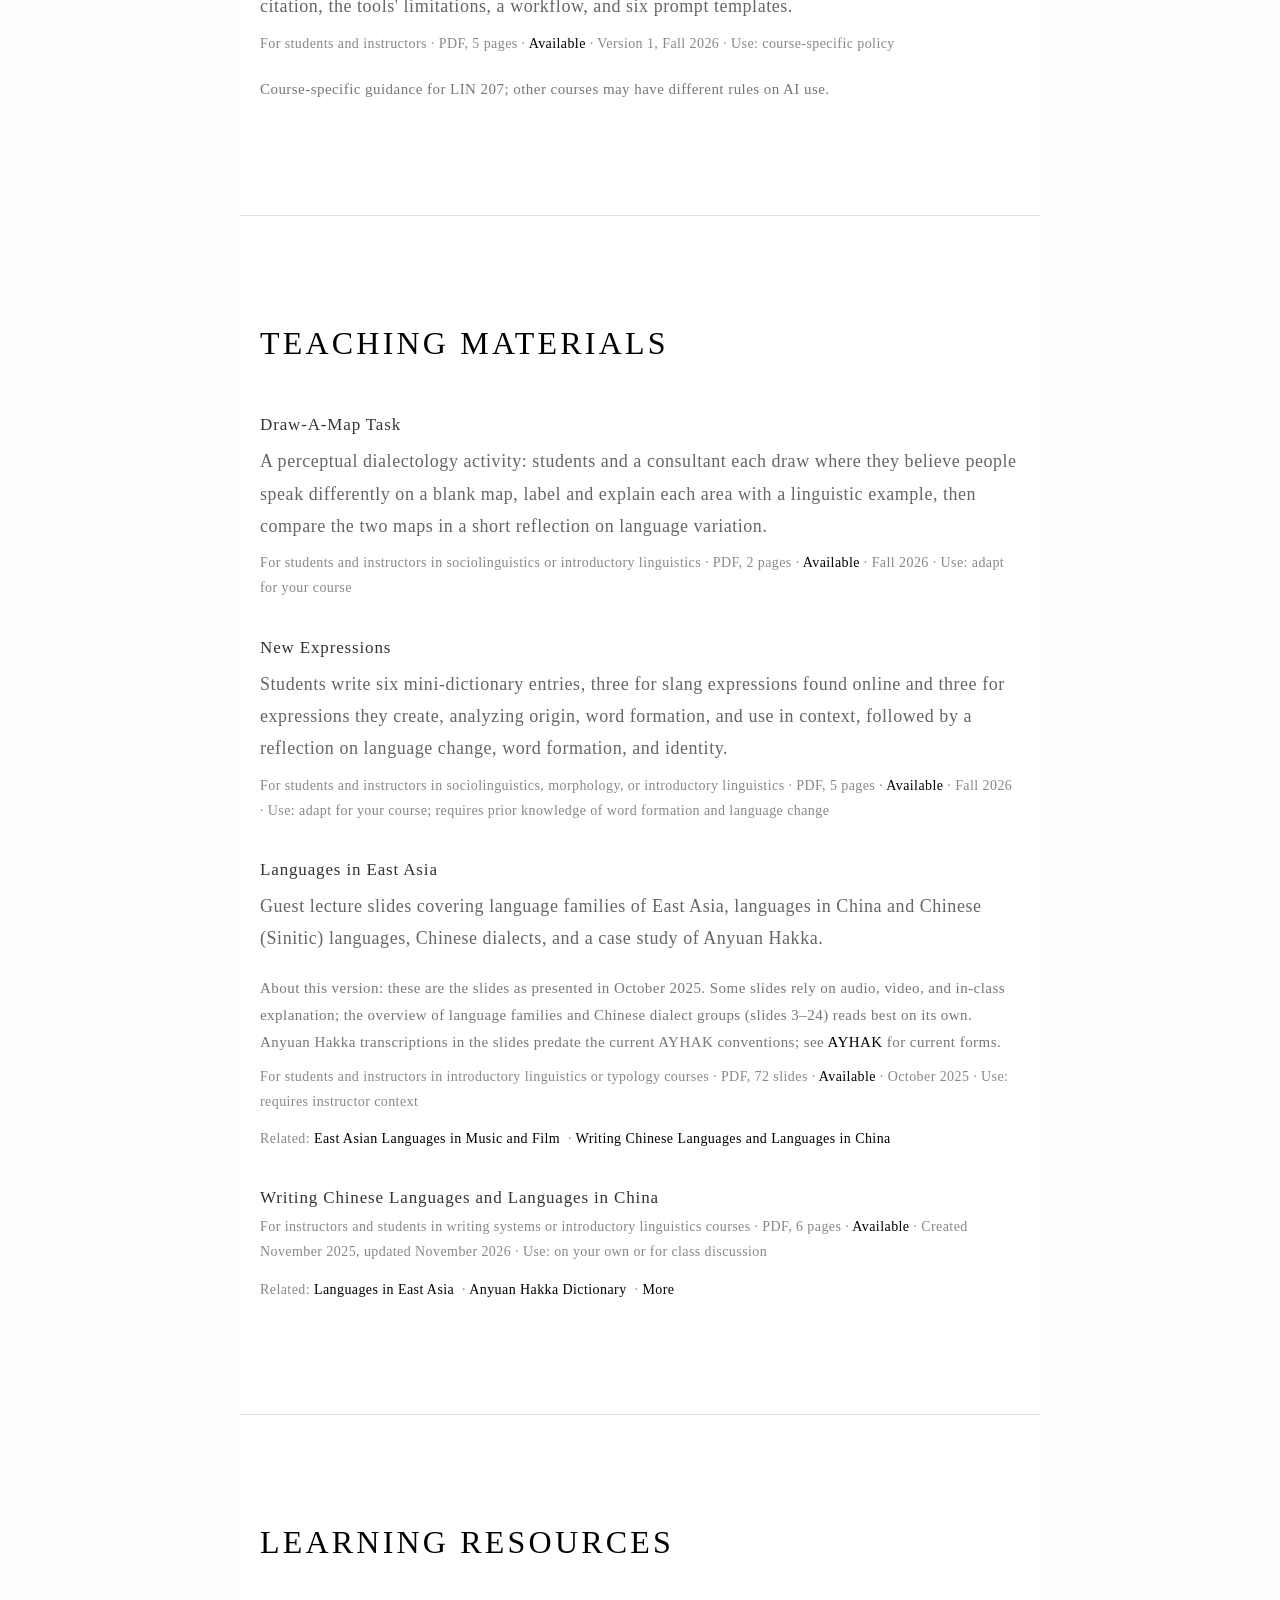
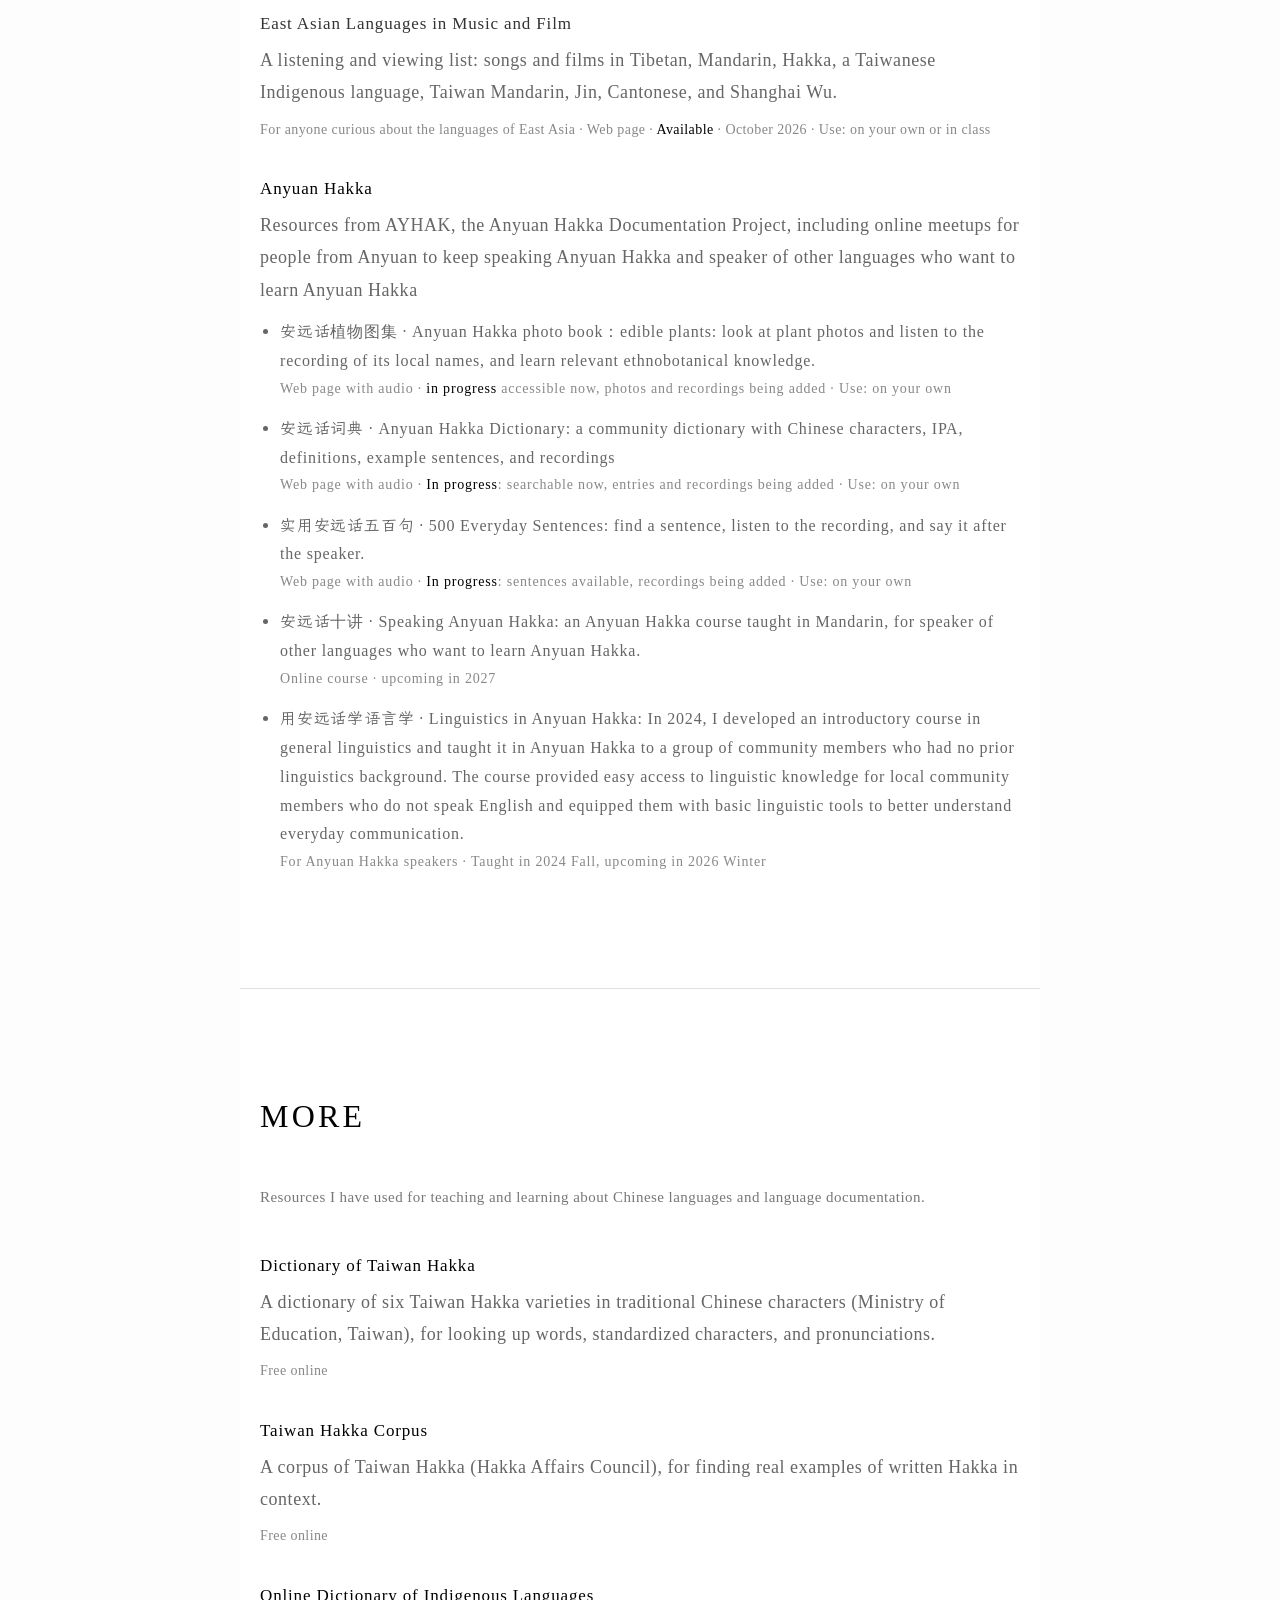
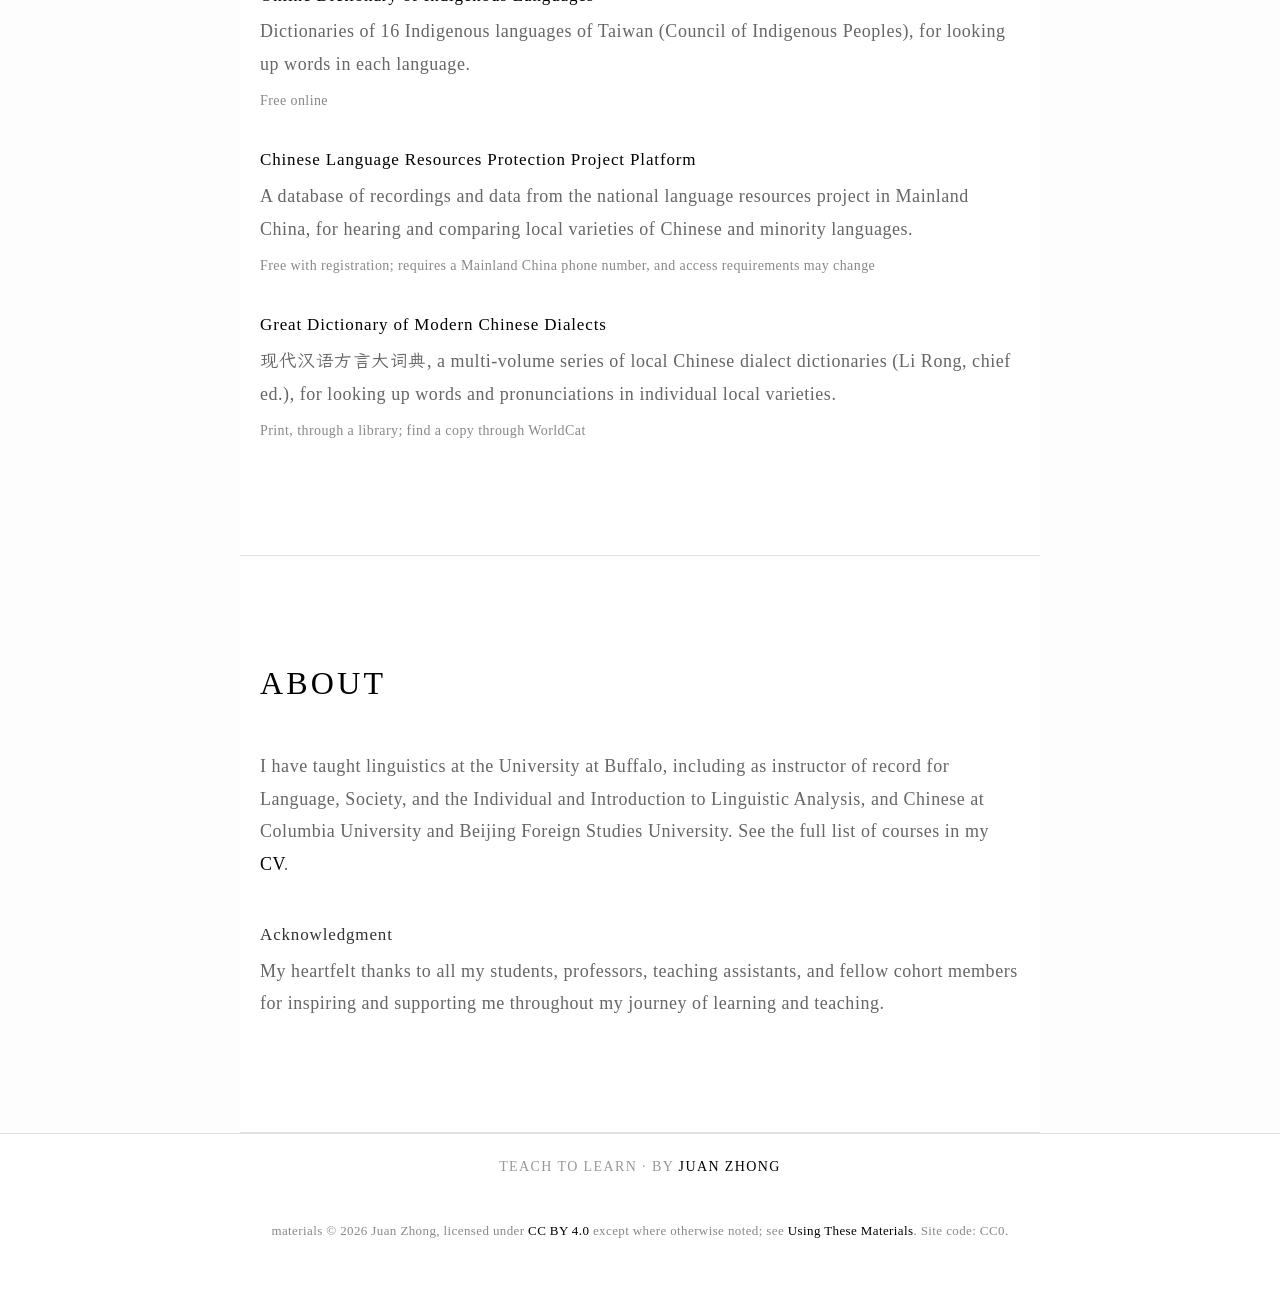
==== commit 4a577e3d: "Update Anyuan Hakka resources and course details Signed-off-by: juan-zhong <181777064+juan-zhong@use" ====
--- a/index.html
+++ b/index.html
@@ -124,11 +124,11 @@
             <h4 id="anyuan-hakka"><a href="https://juan-zhong.github.io/ayhak/">Anyuan Hakka</a></h4>
             <p> Resources from AYHAK, the Anyuan Hakka Documentation Project, including online meetups for people from Anyuan to keep speaking Anyuan Hakka and speaker of other languages who want to learn Anyuan Hakka</p>
               <ul class="sub-list">
+                  <li><span class="zh">安远话植物图集</span> · Anyuan Hakka photo book：edible plants: look at plant photos and listen to the recording of its local names, and learn relevant ethnobotanical knowledge. <span class="meta-inline">Web page with audio · <a href="https://juan-zhong.github.io/ayhak/plants.html?lang=en">in progress</a> accessible now, photos and recordings being added · Use: on your own</span></li>
                 <li><span class="zh">安远话词典</span> · Anyuan Hakka Dictionary: a community dictionary with Chinese characters, IPA, definitions, example sentences, and recordings <span class="meta-inline">Web page with audio · <a href="https://juan-zhong.github.io/ayhak/dict.html">In progress</a>: searchable now, entries and recordings being added · Use: on your own</span></li>
                 <li><span class="zh">实用安远话五百句</span> · 500 Everyday Sentences: find a sentence, listen to the recording, and say it after the speaker. <span class="meta-inline">Web page with audio · <a href="https://juan-zhong.github.io/ayhak/sentences.html">In progress</a>: sentences available, recordings being added · Use: on your own</span></li>
-                <li><span class="zh">安远话植物图集</span> · Anyuan Hakka photo book：edible plants: look at plant photos and listen to the recording of its local names, and learn relevant ethnobotanical knowledge. <span class="meta-inline">Web page with audio · <a href="https://juan-zhong.github.io/ayhak/plants.html?lang=en">in progress</a> accessible now, photos and recordings being added · Use: on your own</span></li>
-                  <li><span class="zh">用安远话学语言学</span> · Linguistics in Anyuan Hakka: In 2024, I developed an introductory course in general linguistics and taught it in Anyuan Hakka to a group of community members who had no prior linguistics background. The course provided easy access to linguistic knowledge for local community members who do not speak English and equipped them with basic linguistic tools to better understand everyday communication. <span class="meta-inline">For Anyuan Hakka speakers · Taught in 2024</span></li>
-                  <li><span class="zh">安远话十讲</span> · Speaking Anyuan Hakka: an Anyuan Hakka course taught in Mandarin, for speaker of other languages who want to learn Anyuan Hakka. <span class="meta-inline">Online course · Planned 2026 Winter</span></li>
+                  <li><span class="zh">安远话十讲</span> · Speaking Anyuan Hakka: an Anyuan Hakka course taught in Mandarin, for speaker of other languages who want to learn Anyuan Hakka. <span class="meta-inline">Online course · upcoming in 2027 </span></li>
+                  <li><span class="zh">用安远话学语言学</span> · Linguistics in Anyuan Hakka: In 2024, I developed an introductory course in general linguistics and taught it in Anyuan Hakka to a group of community members who had no prior linguistics background. The course provided easy access to linguistic knowledge for local community members who do not speak English and equipped them with basic linguistic tools to better understand everyday communication. <span class="meta-inline">For Anyuan Hakka speakers · Taught in 2024 Fall, upcoming in 2026 Winter </span></li>
             </ul>
         </section>
 
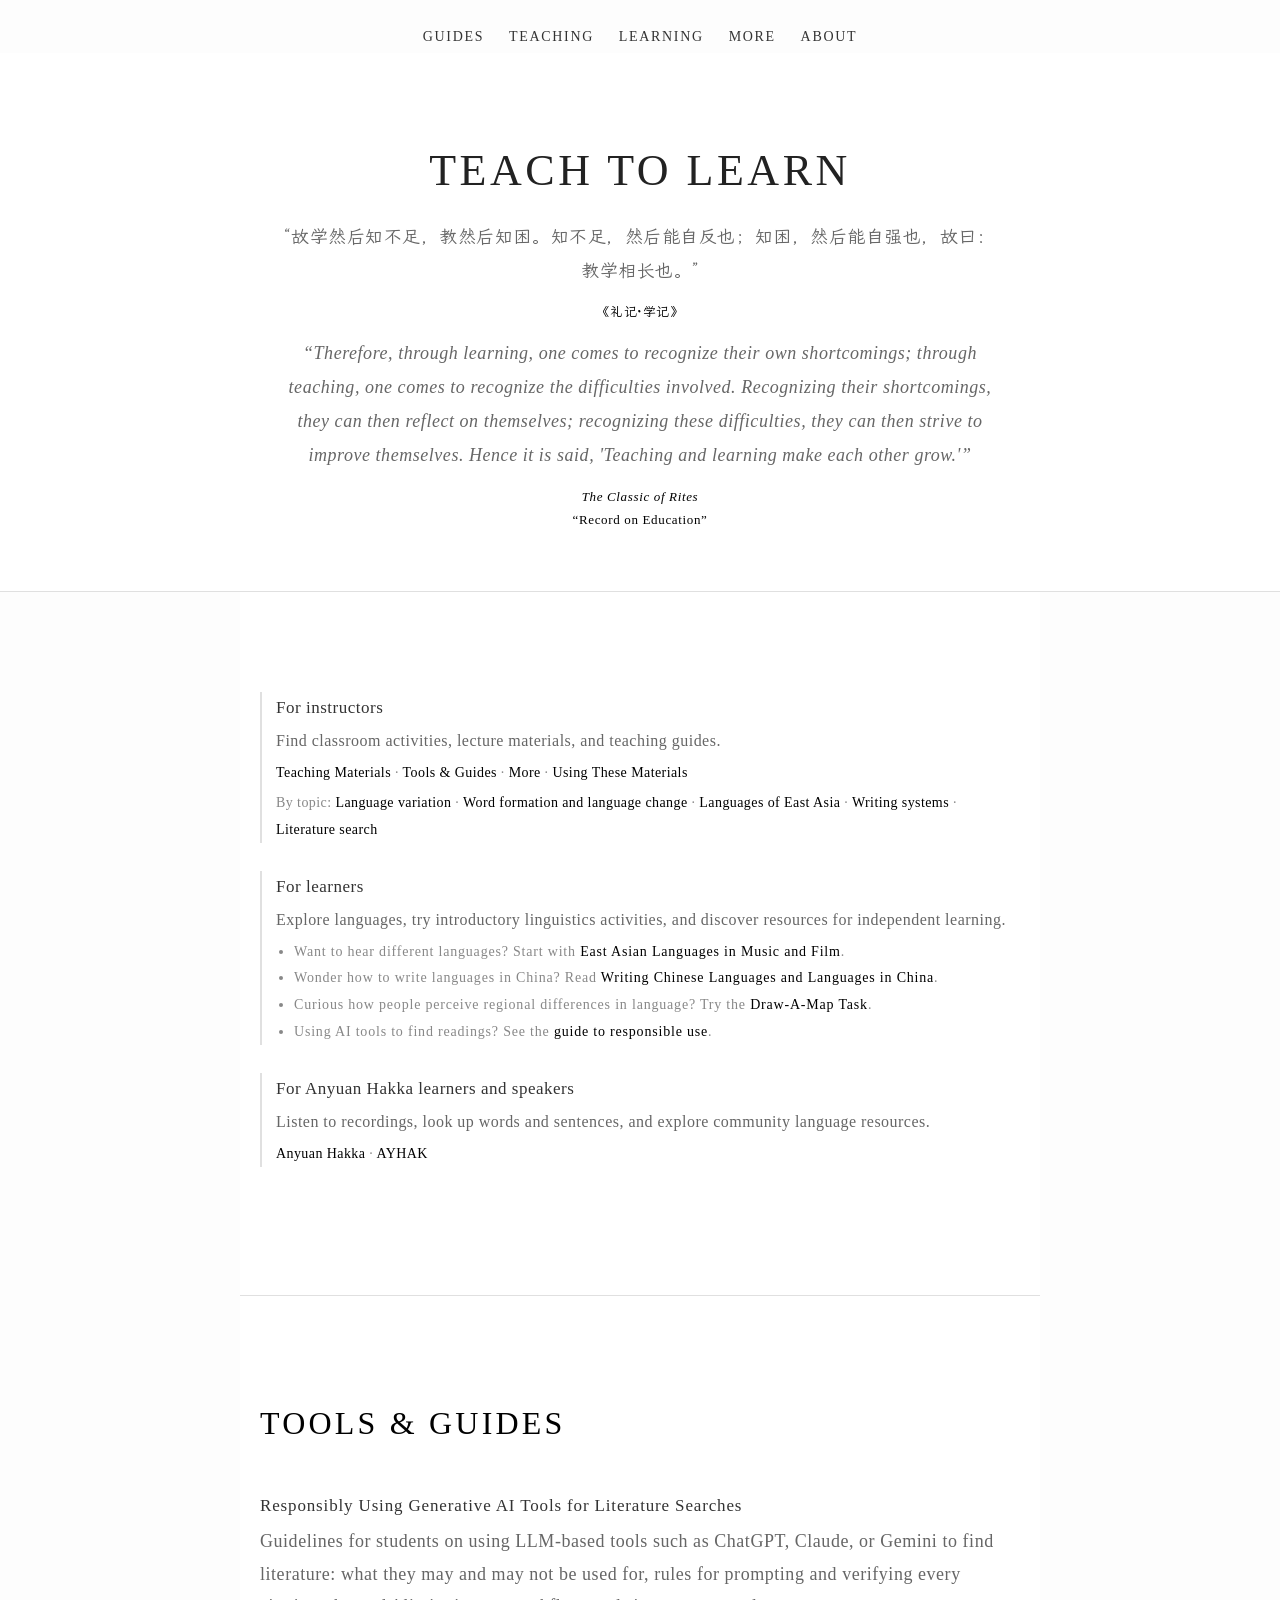
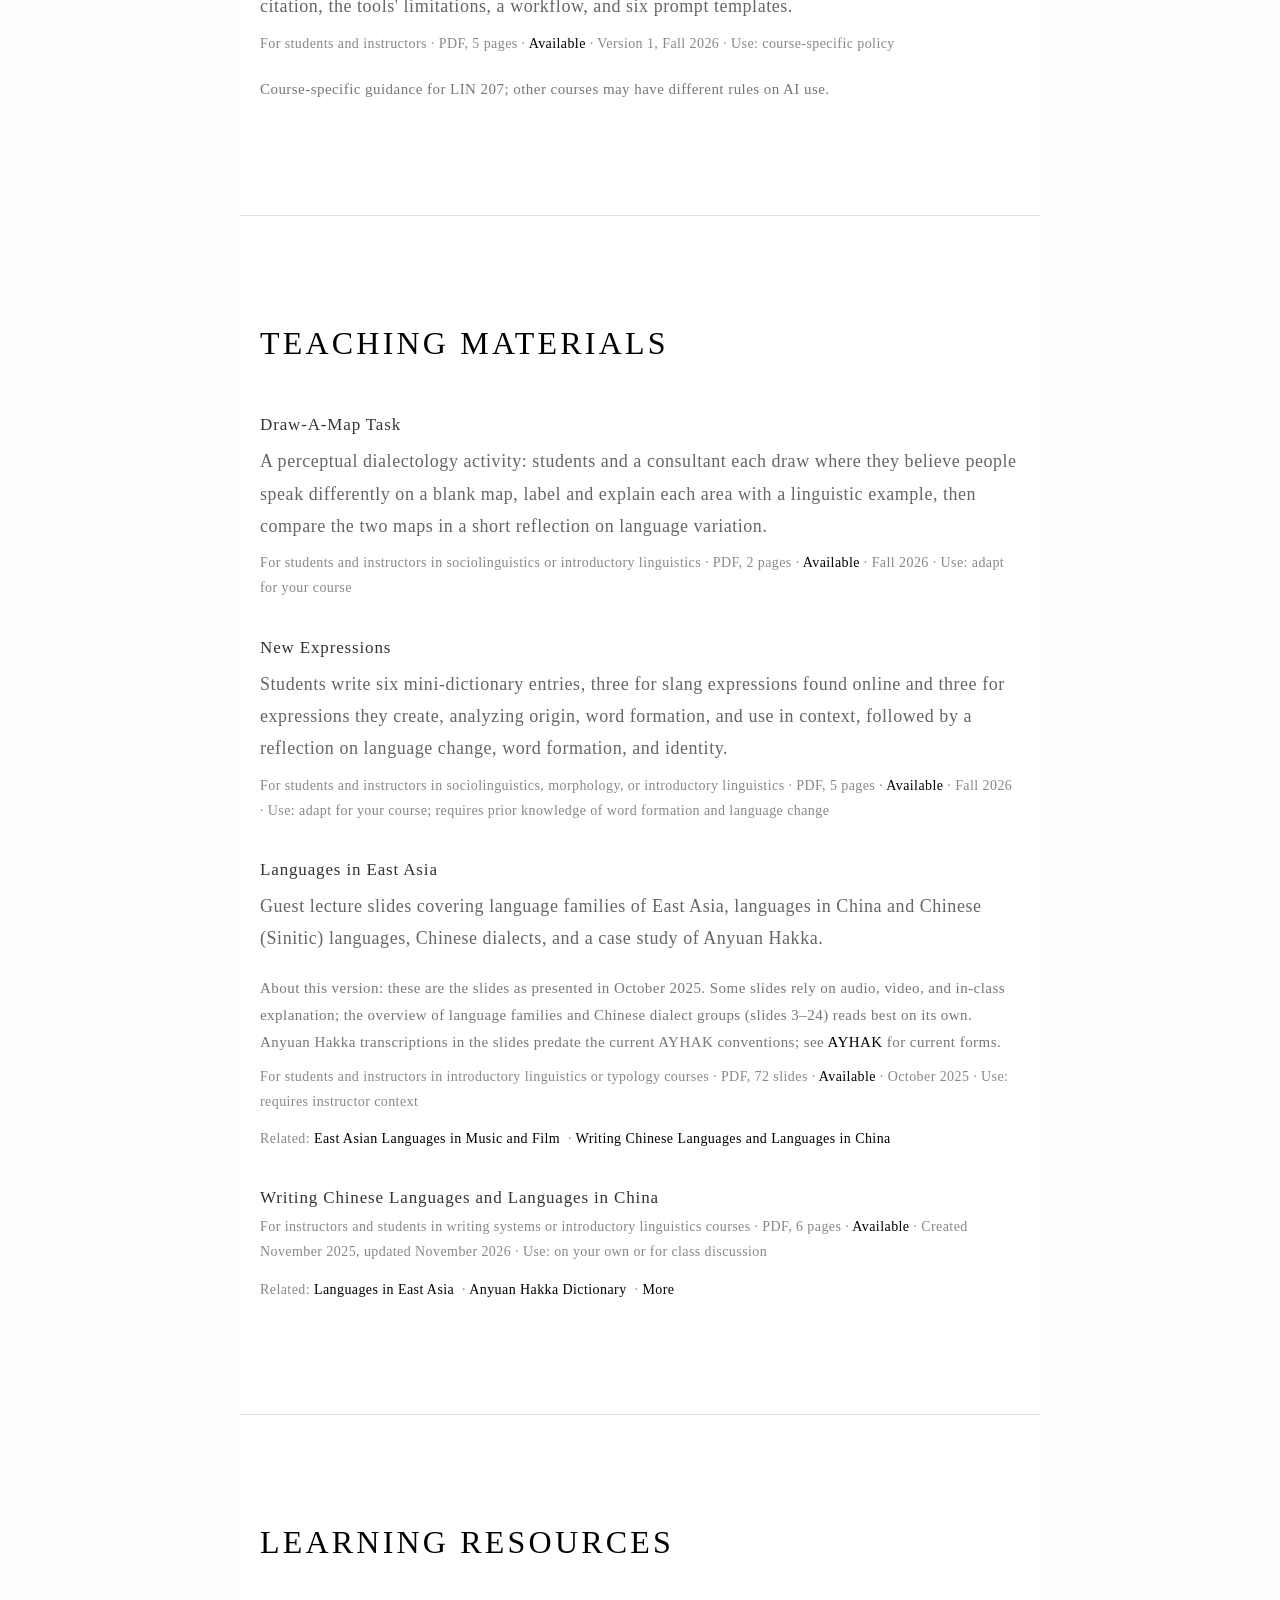
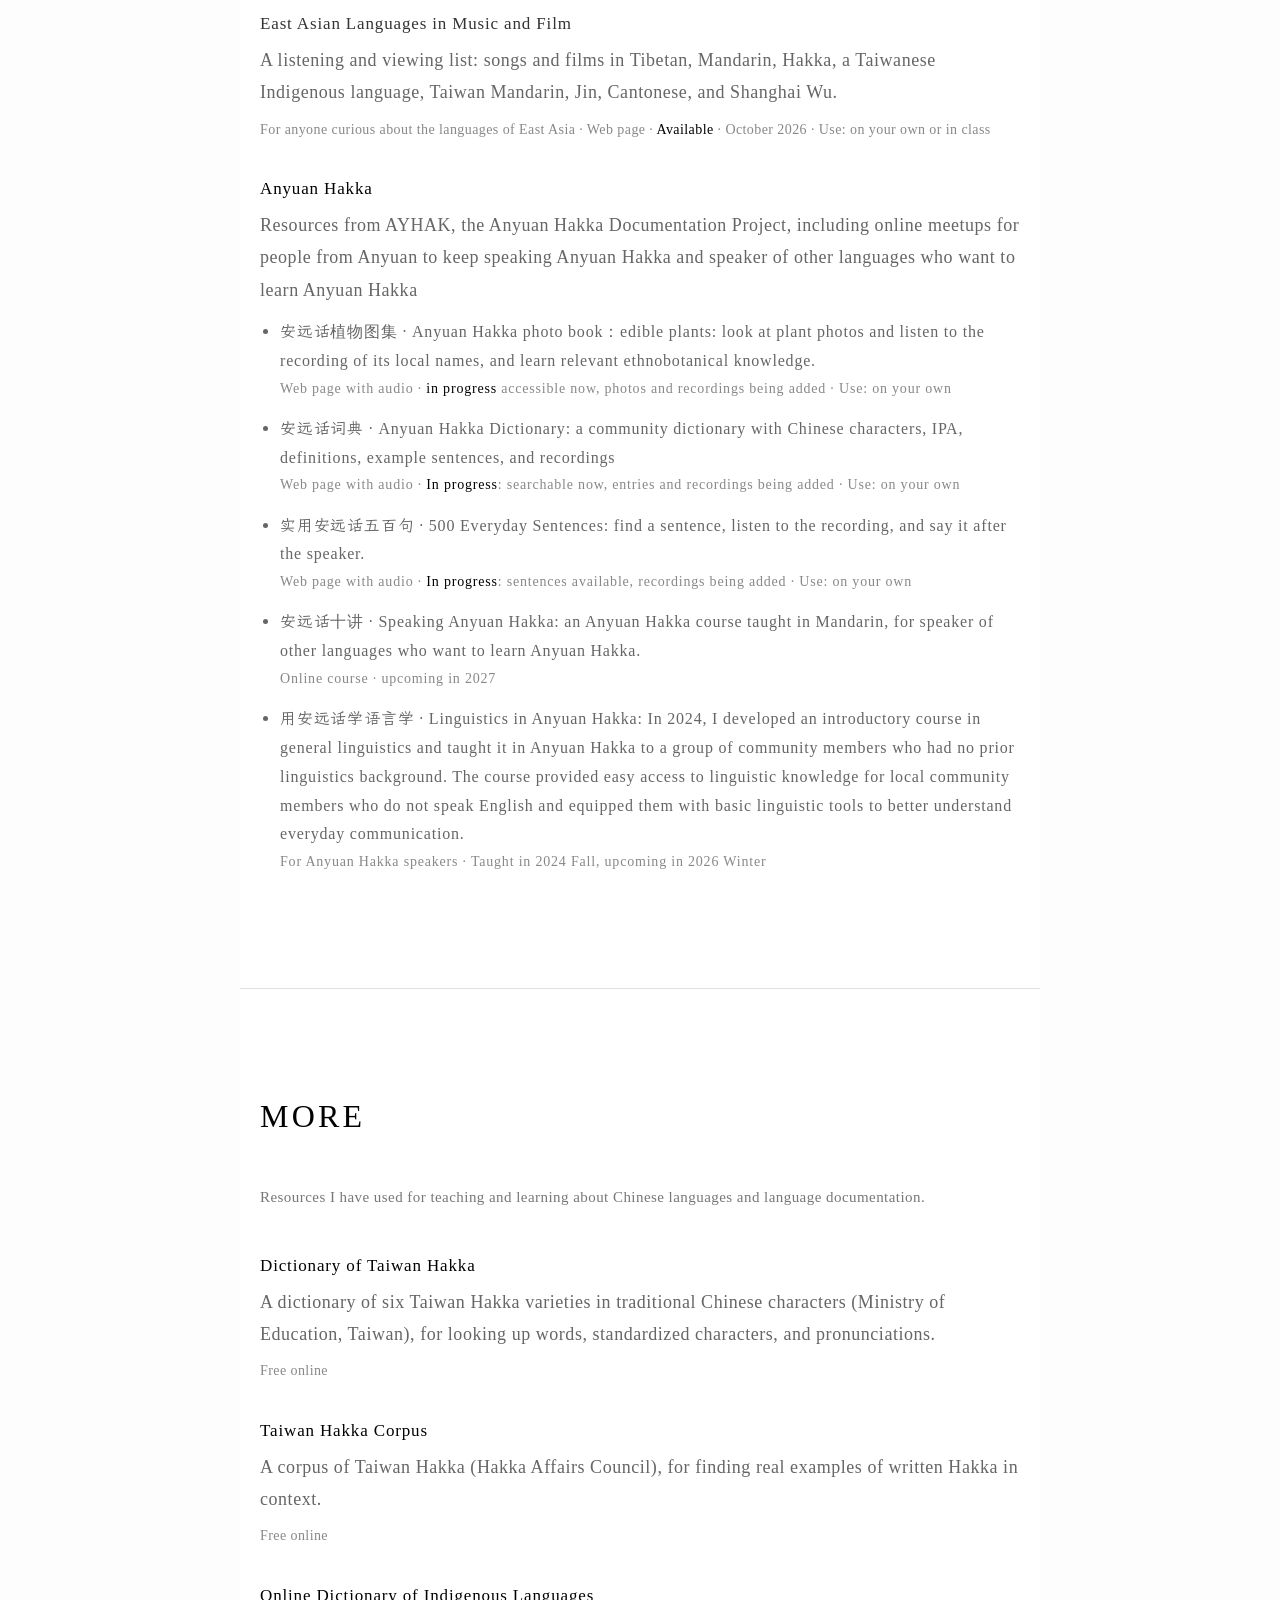
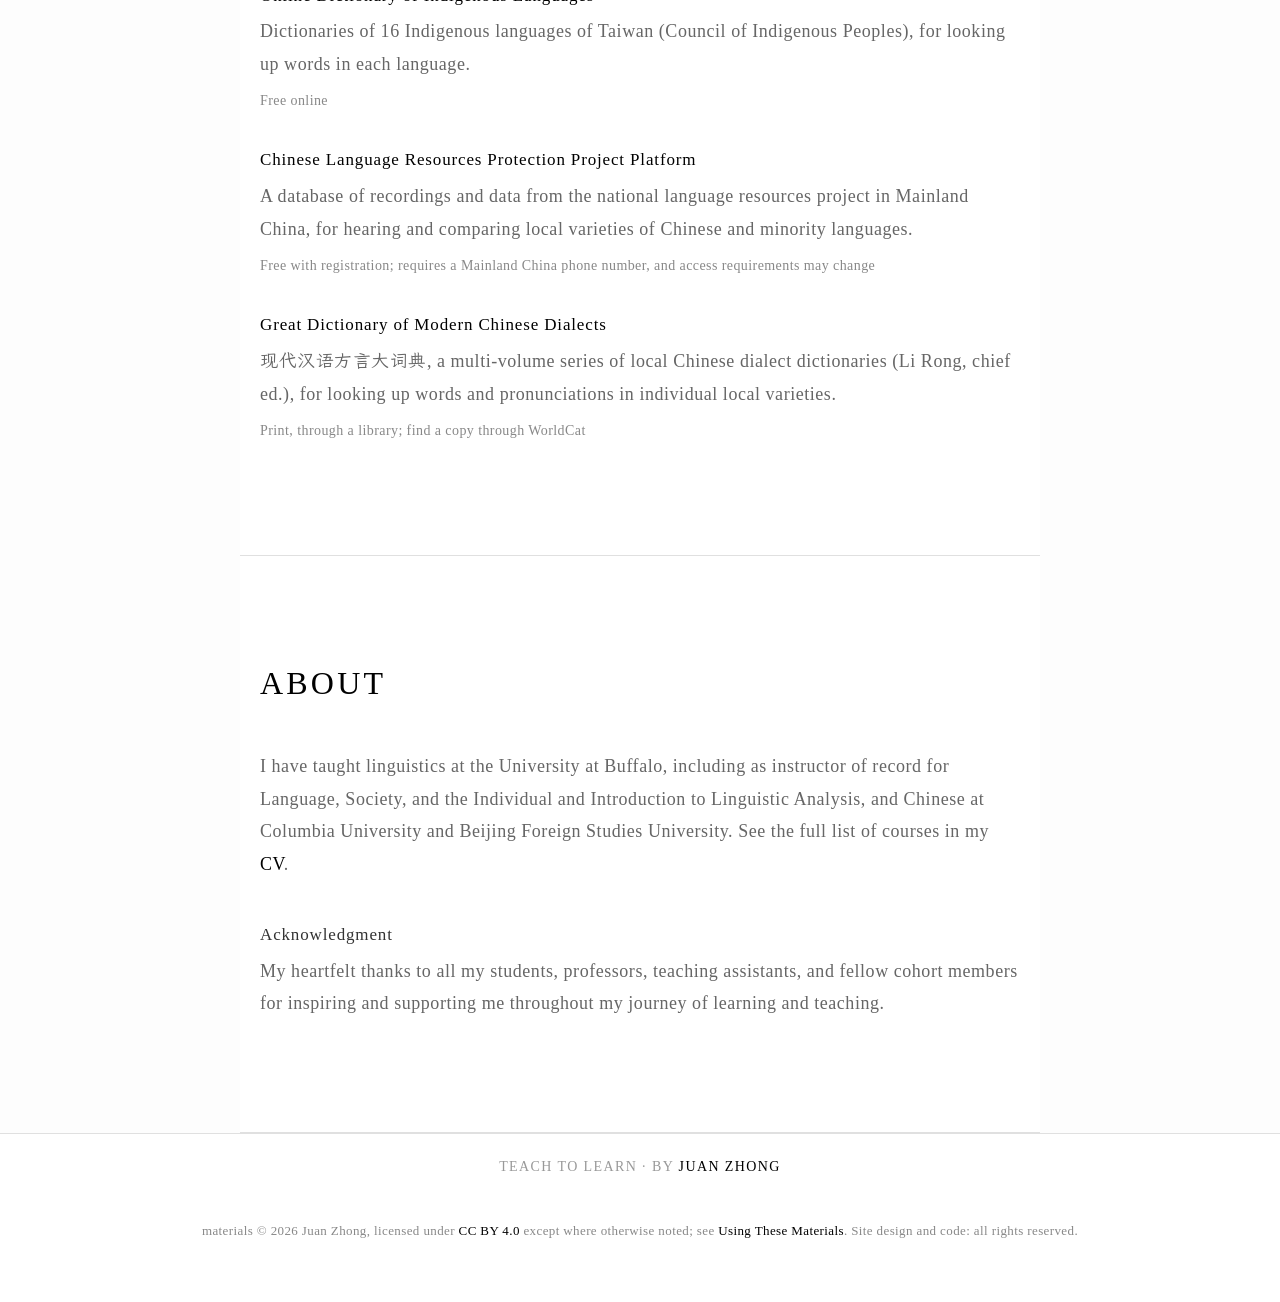
==== commit 3c32f468: "Add files via upload Signed-off-by: juan-zhong <181777064+juan-zhong@users.noreply.github.com>" ====
--- a/index.html
+++ b/index.html
@@ -178,7 +178,7 @@
     </script>
     <footer>
         <p>Teach to Learn · by <a href="https://juan-zhong.github.io/me/">Juan Zhong</a></p>
-        <p class="license">materials © 2026 Juan Zhong, licensed under <a href="https://creativecommons.org/licenses/by/4.0/" target="_blank">CC BY 4.0</a> except where otherwise noted; see <a href="using.html">Using These Materials</a>. Site code: CC0.</p>
+        <p class="license">materials © 2026 Juan Zhong, licensed under <a href="https://creativecommons.org/licenses/by/4.0/" target="_blank">CC BY 4.0</a> except where otherwise noted; see <a href="using.html">Using These Materials</a>. Site design and code: all rights reserved.</p>
     </footer>
 </body>
 </html>
--- a/styles.css
+++ b/styles.css
@@ -1,5 +1,7 @@
 /* Shared stylesheet for juan-zhong.github.io/me, /art and /teachtolearn.
-   Keep the three copies identical. */
+   Keep the three copies identical.
+   © 2026 Juan Zhong. All rights reserved. The site design (colours, layout,
+   typography and font pairing) and code are not licensed for reuse. */
 
 /* Fonts: Optima for Latin text; Kaiti (楷体) for all Chinese, matching the CV;
    Charis SIL for IPA. LXGW WenKai is a fallback for the Chinese name on
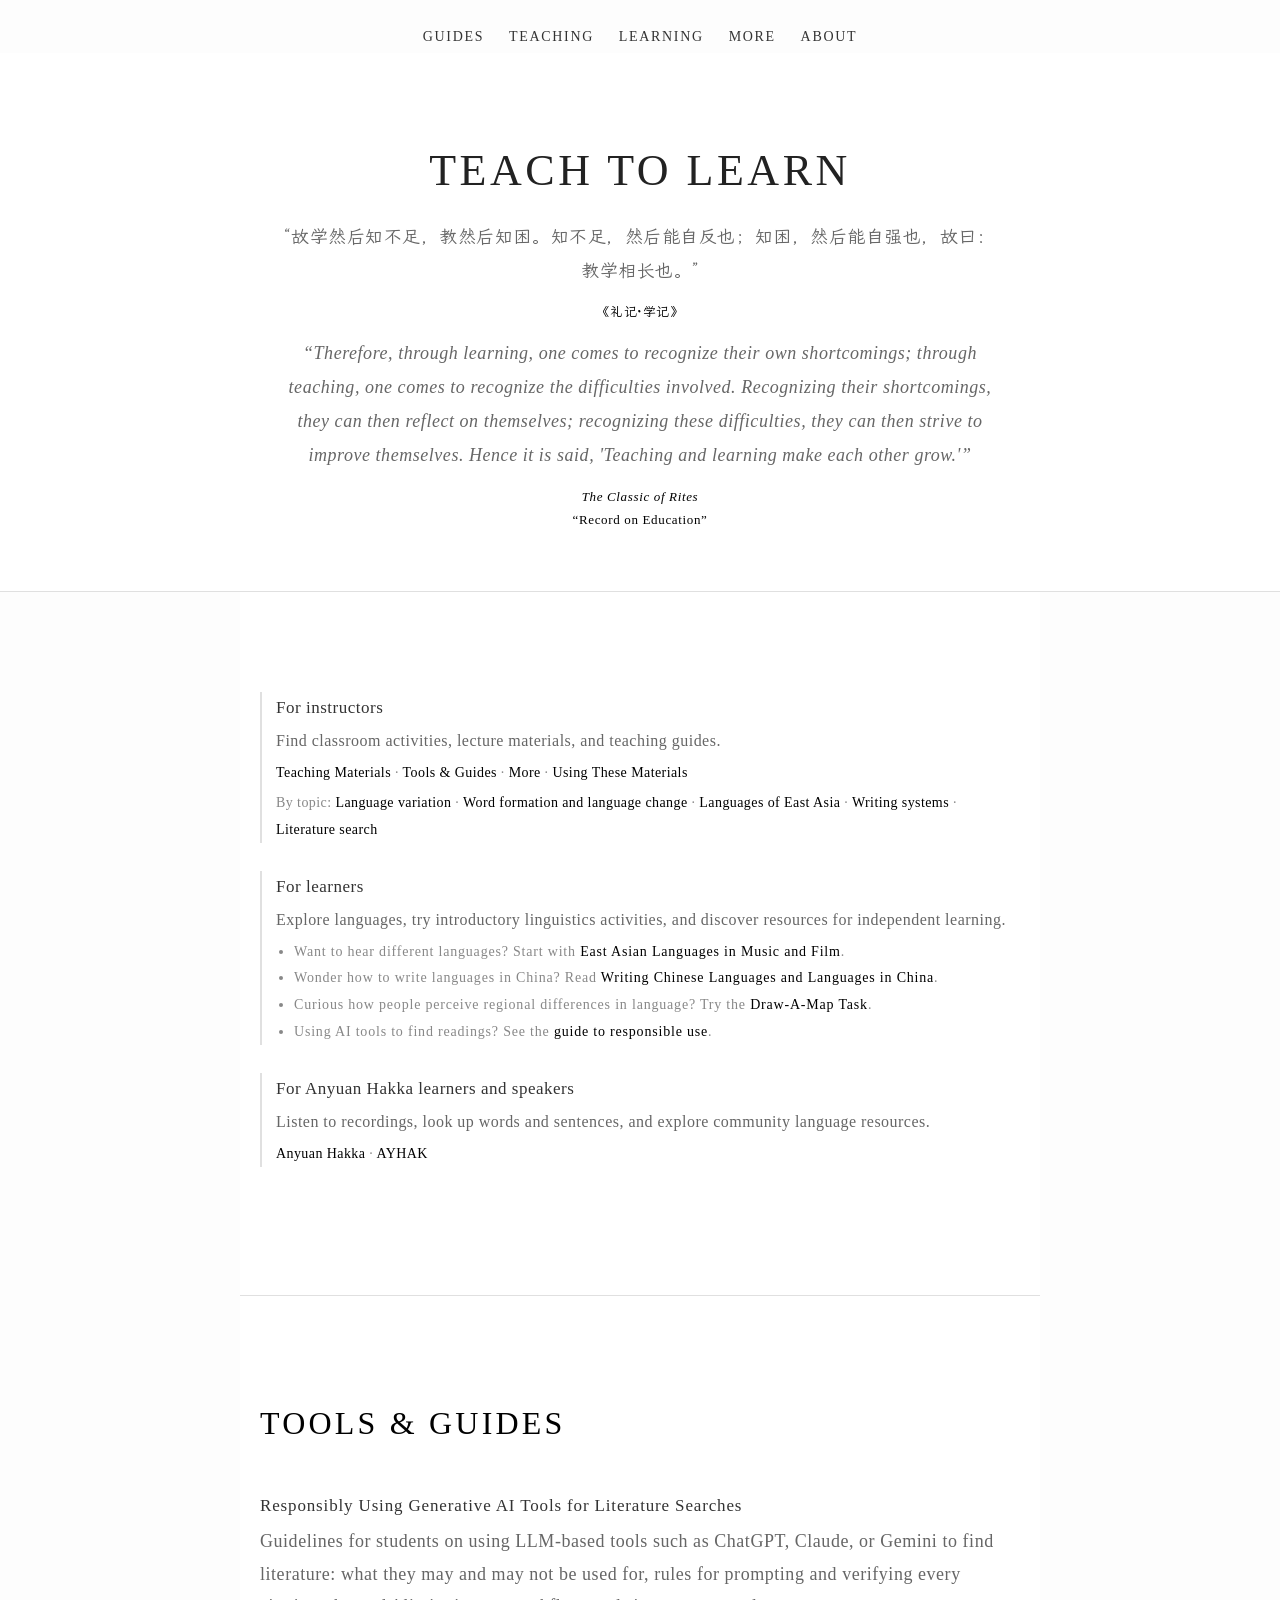
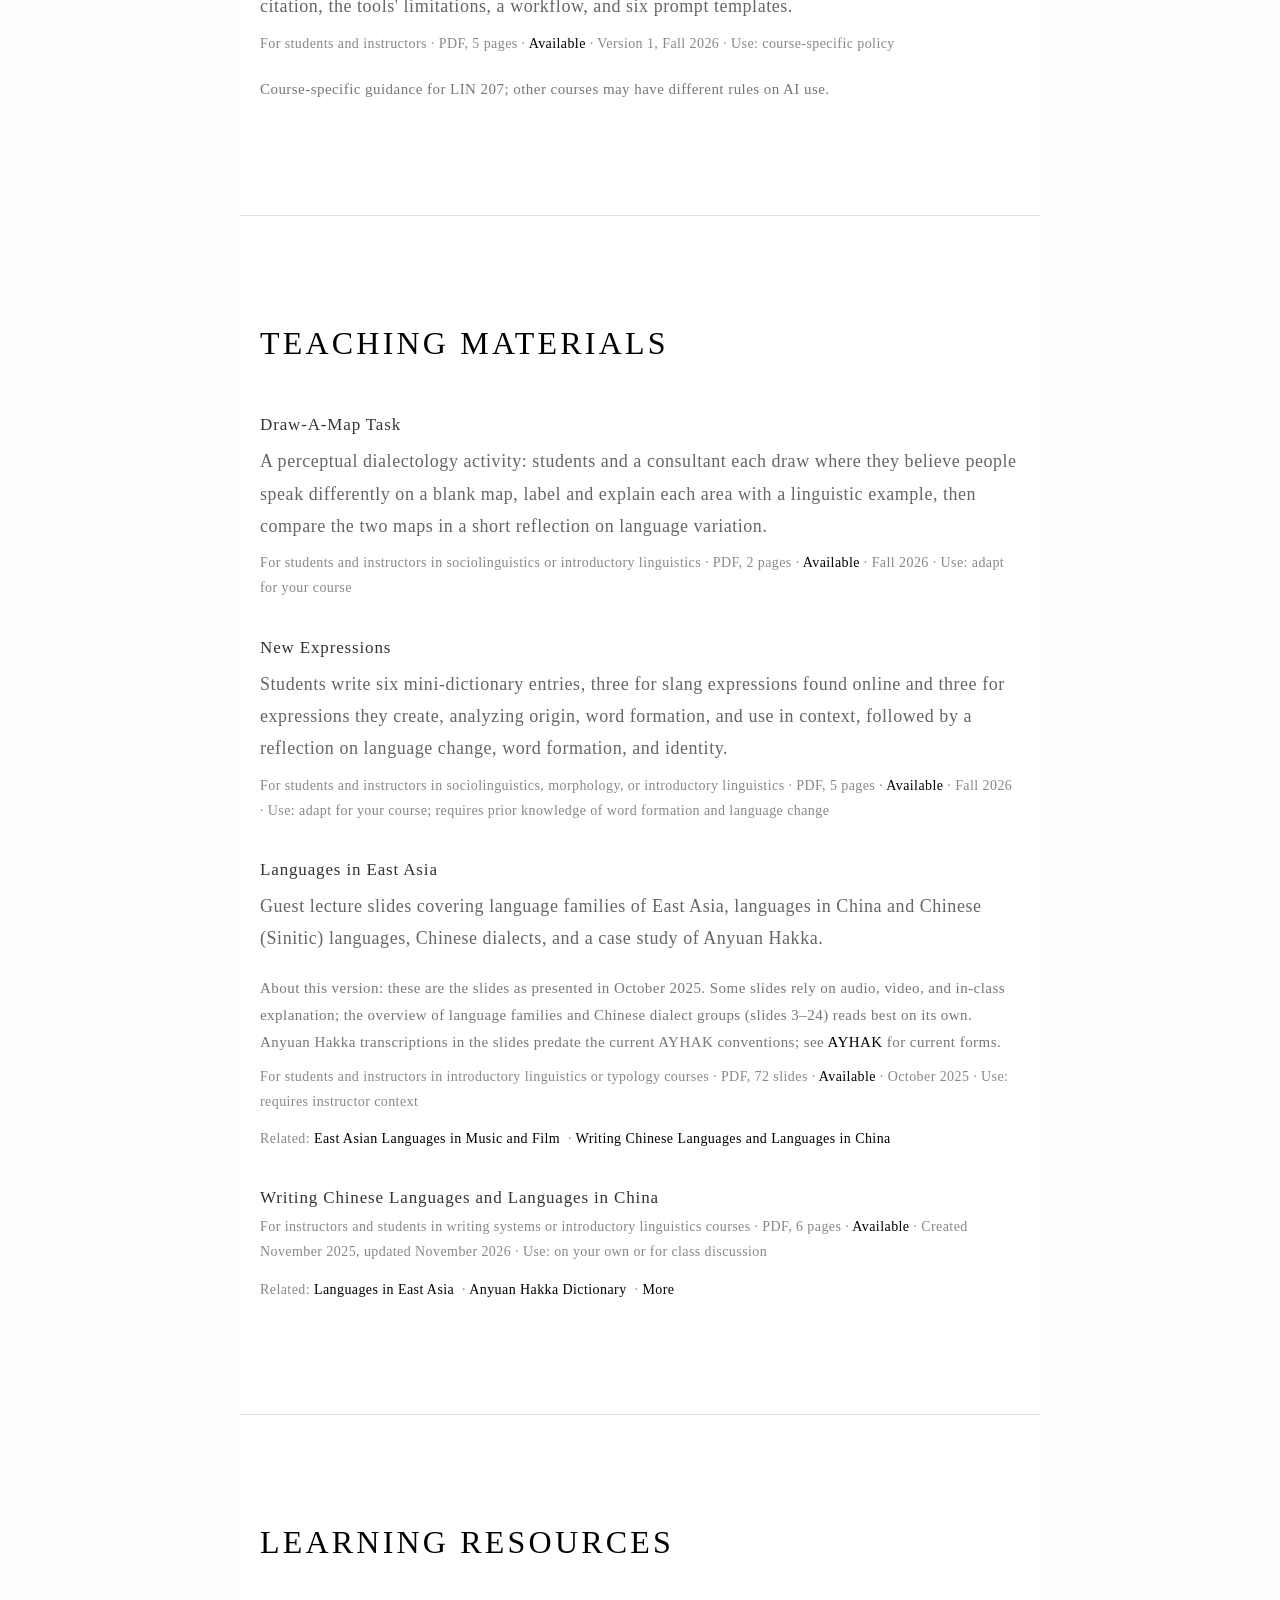
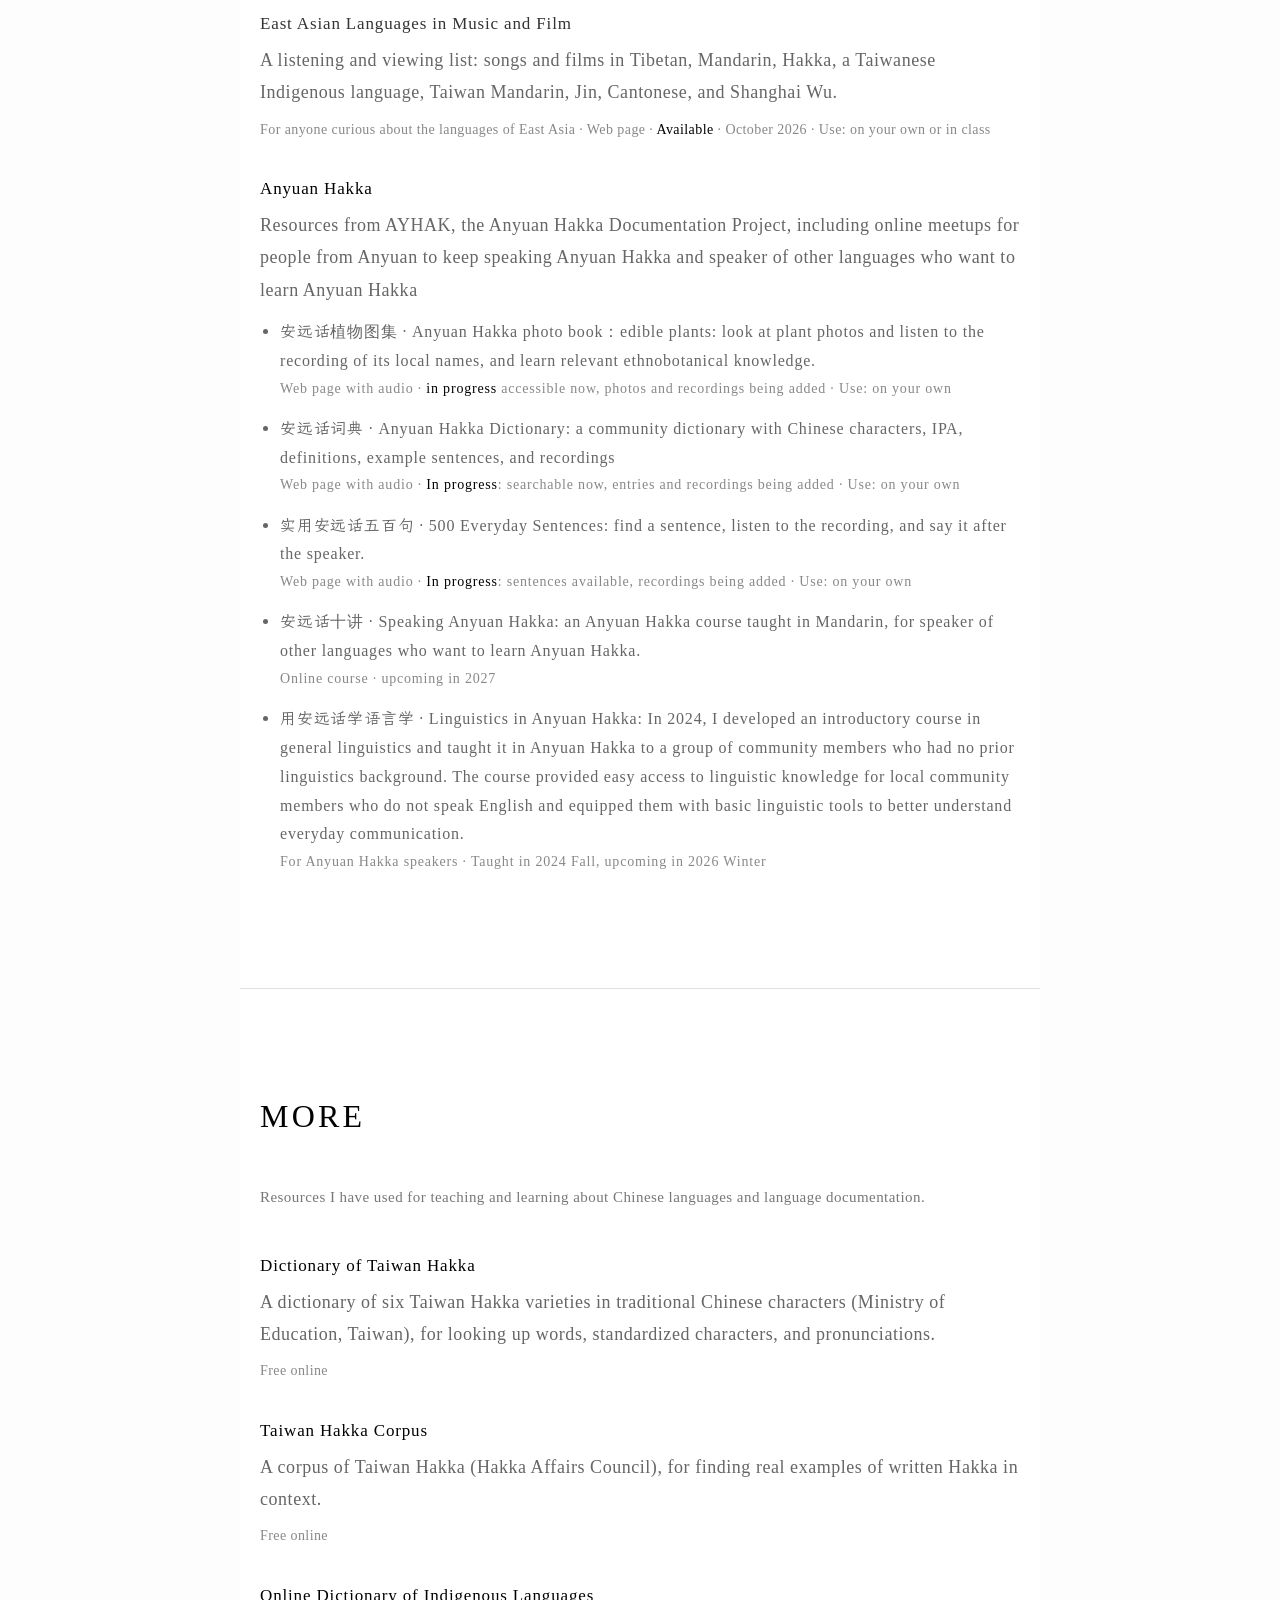
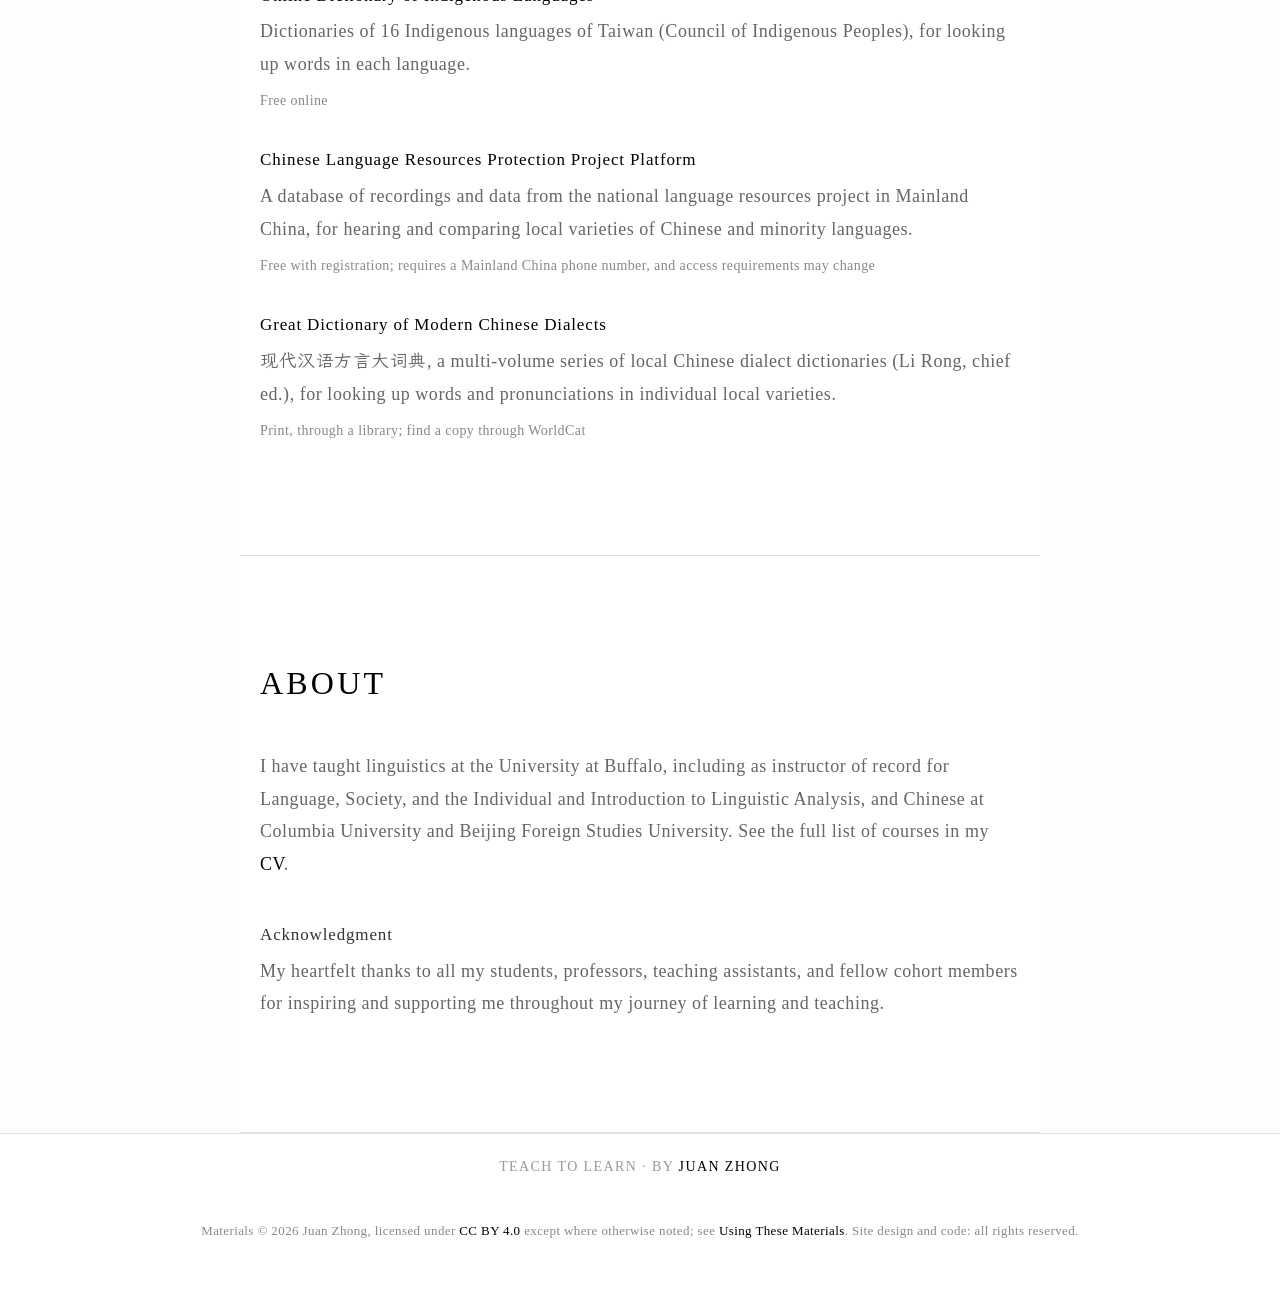
==== commit a2ebcbe7: "Update index.html Signed-off-by: juan-zhong <181777064+juan-zhong@users.noreply.github.com>" ====
--- a/index.html
+++ b/index.html
@@ -178,7 +178,7 @@
     </script>
     <footer>
         <p>Teach to Learn · by <a href="https://juan-zhong.github.io/me/">Juan Zhong</a></p>
-        <p class="license">materials © 2026 Juan Zhong, licensed under <a href="https://creativecommons.org/licenses/by/4.0/" target="_blank">CC BY 4.0</a> except where otherwise noted; see <a href="using.html">Using These Materials</a>. Site design and code: all rights reserved.</p>
+        <p class="license">Materials © 2026 Juan Zhong, licensed under <a href="https://creativecommons.org/licenses/by/4.0/" target="_blank">CC BY 4.0</a> except where otherwise noted; see <a href="using.html">Using These Materials</a>. Site design and code: all rights reserved.</p>
     </footer>
 </body>
 </html>
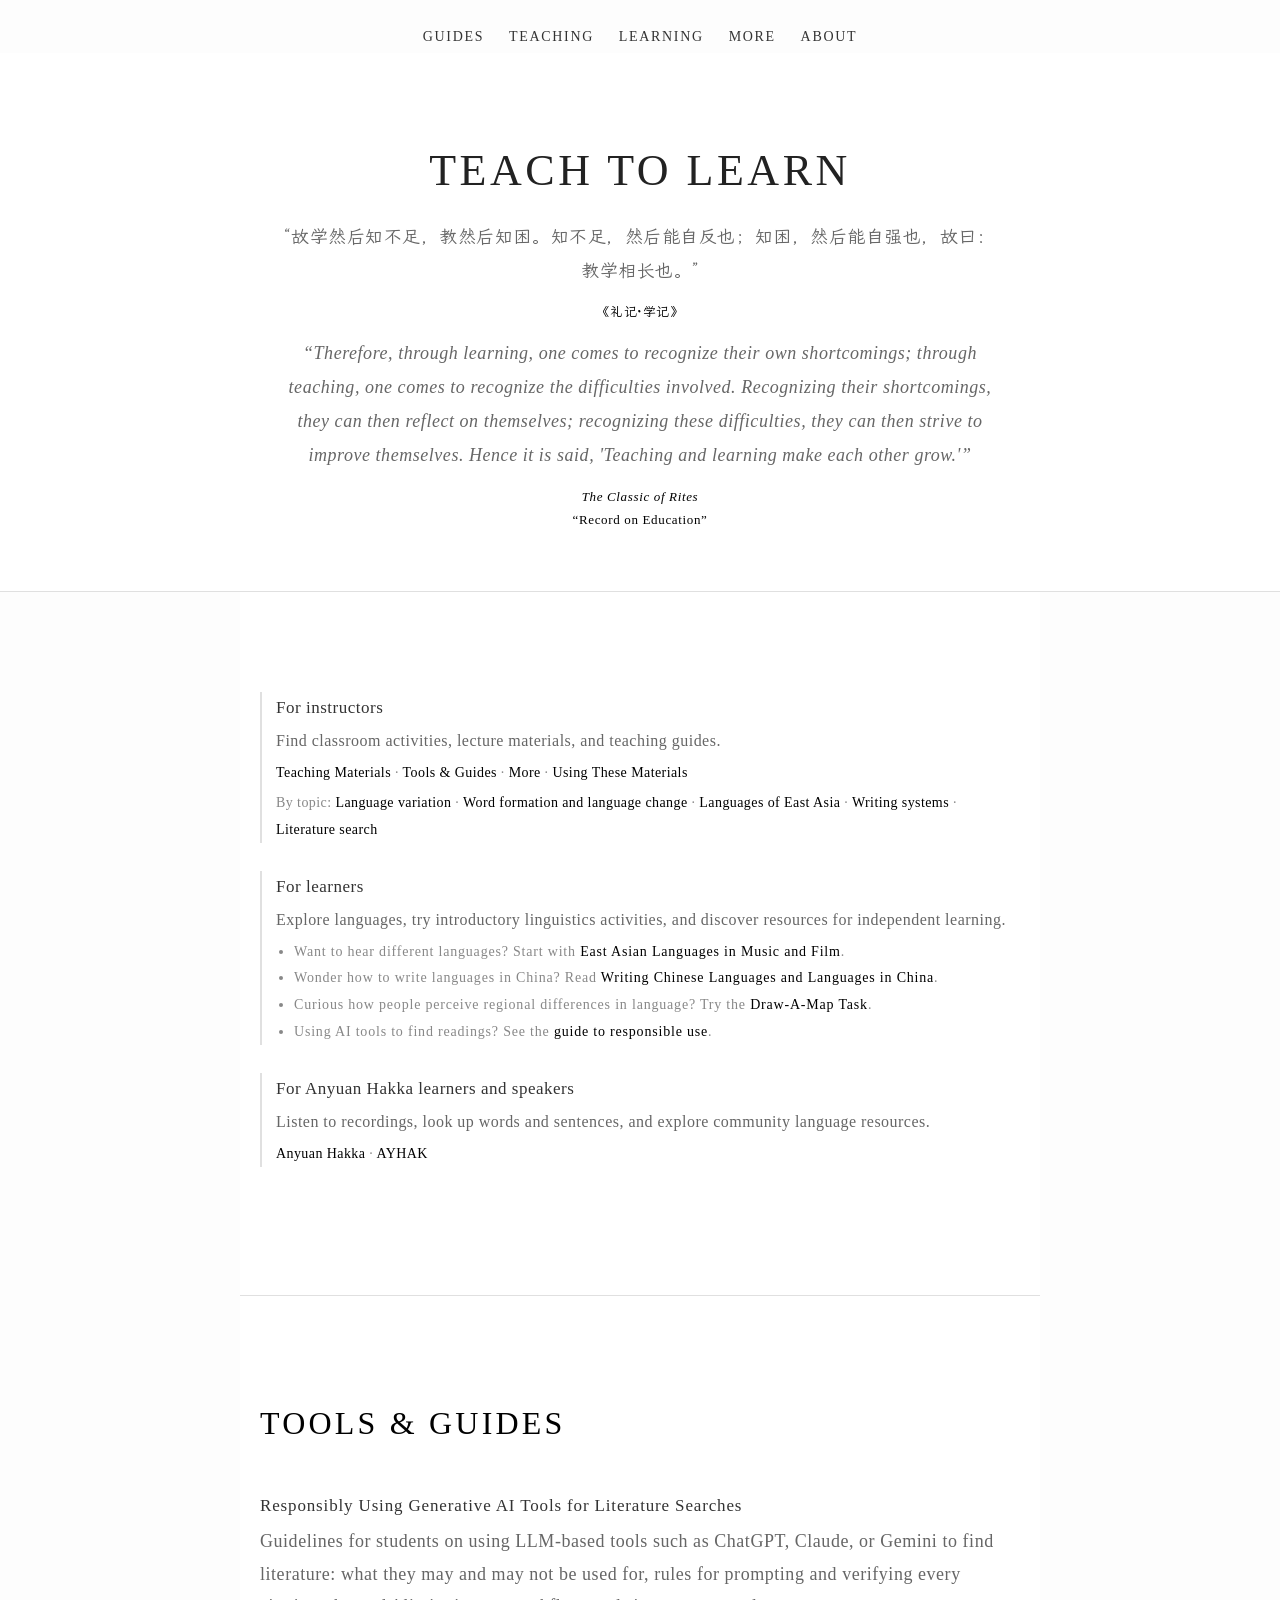
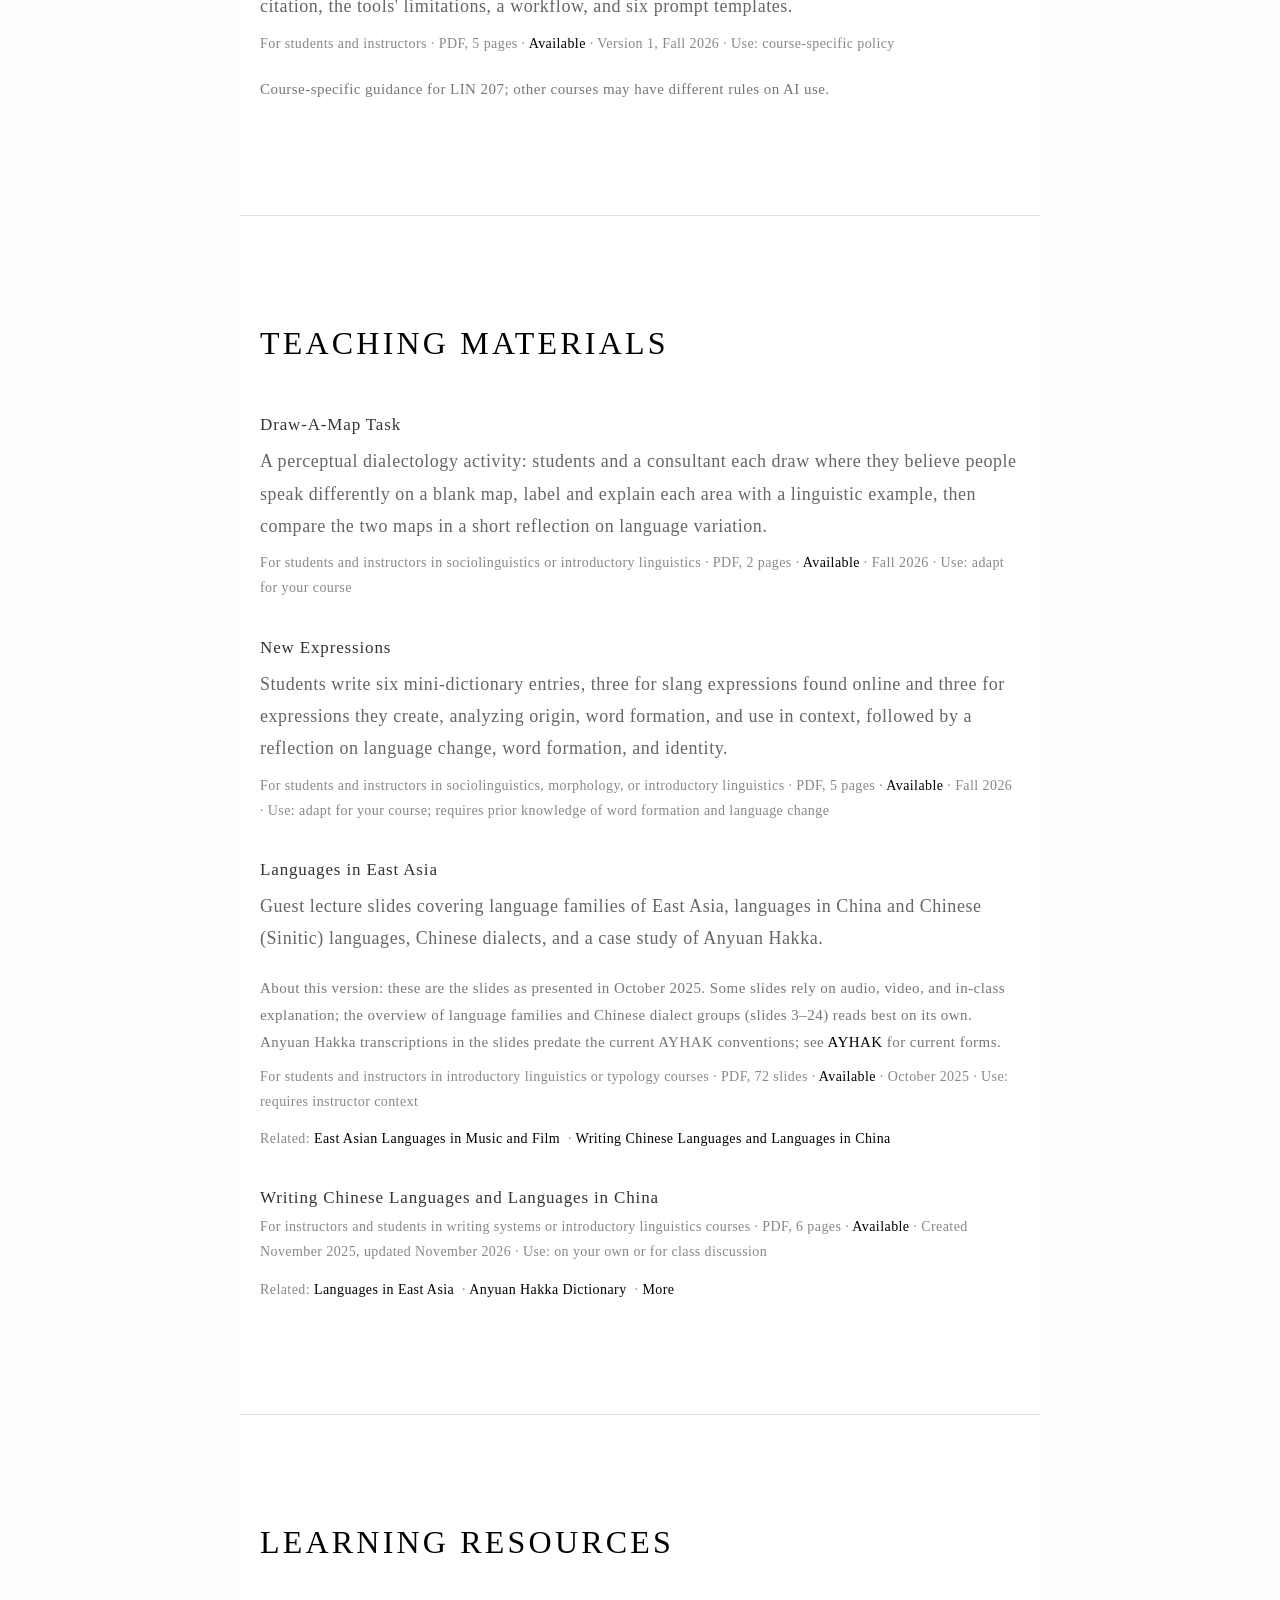
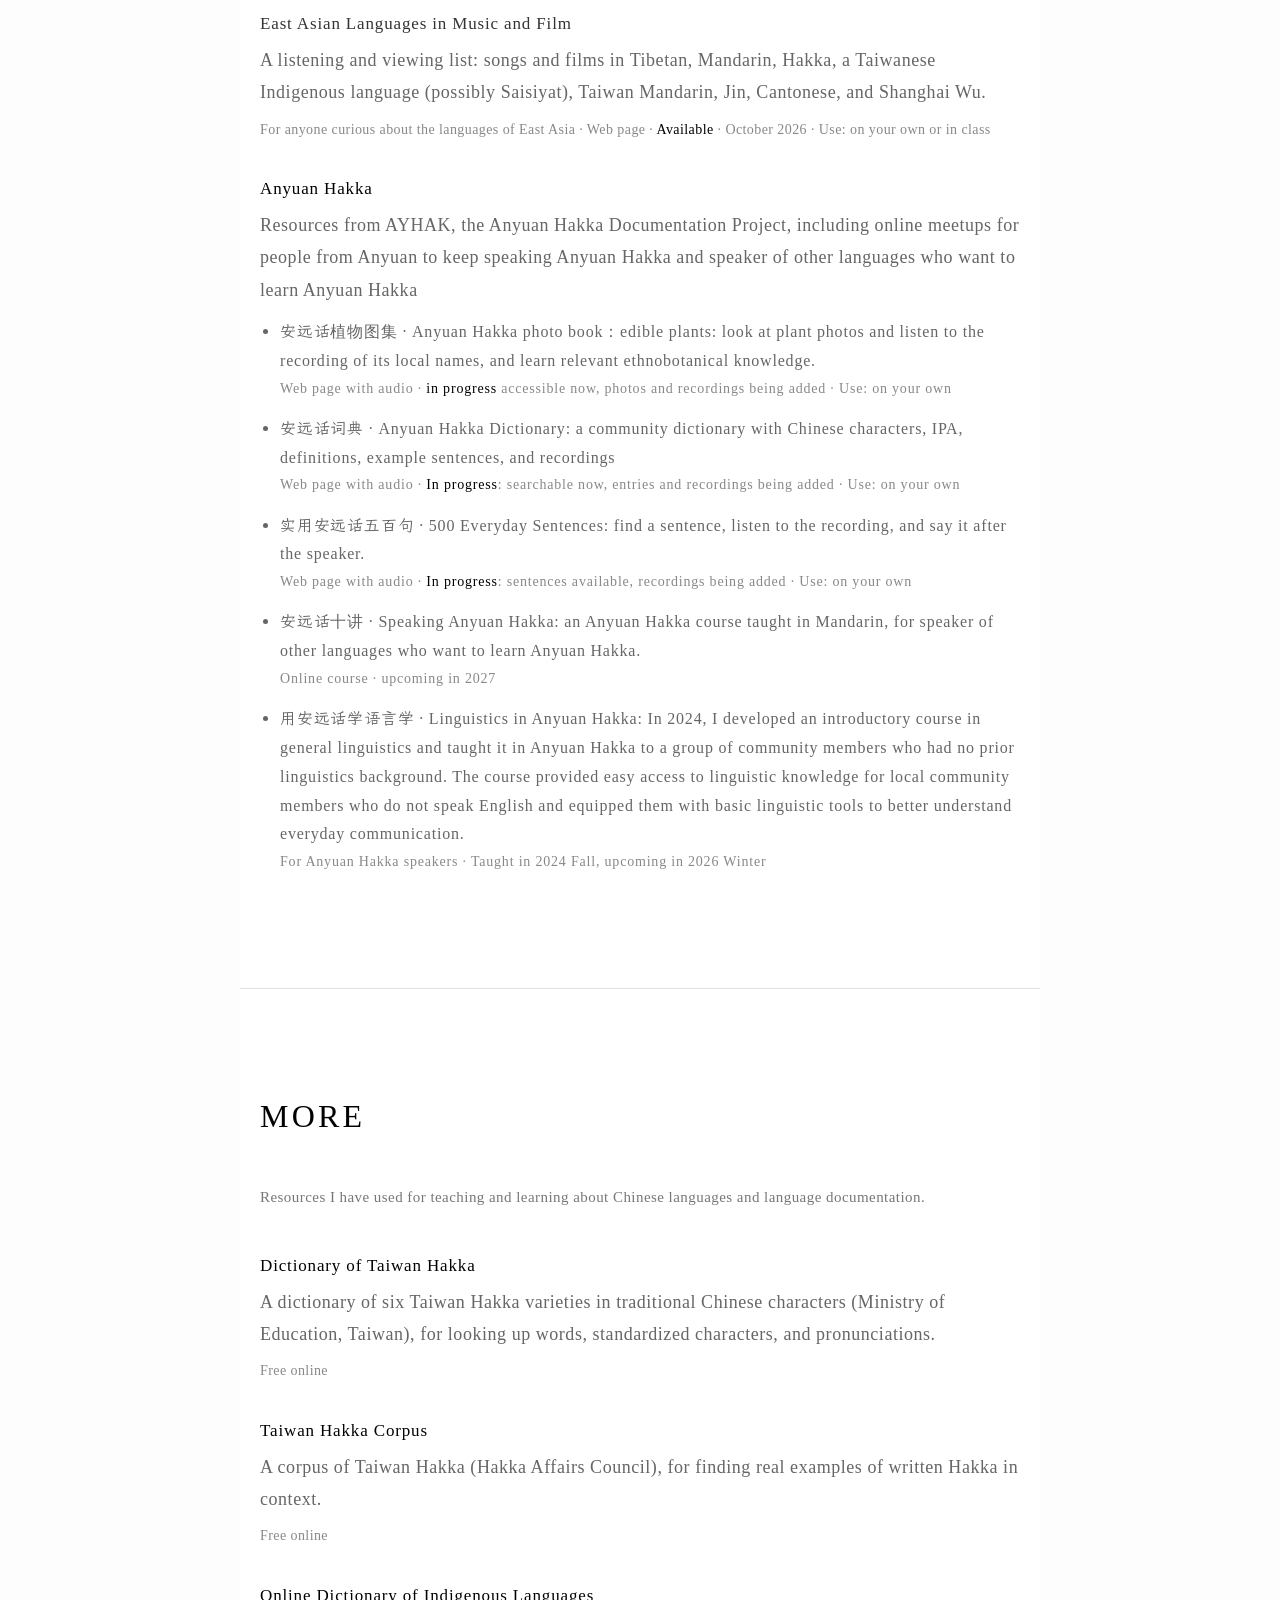
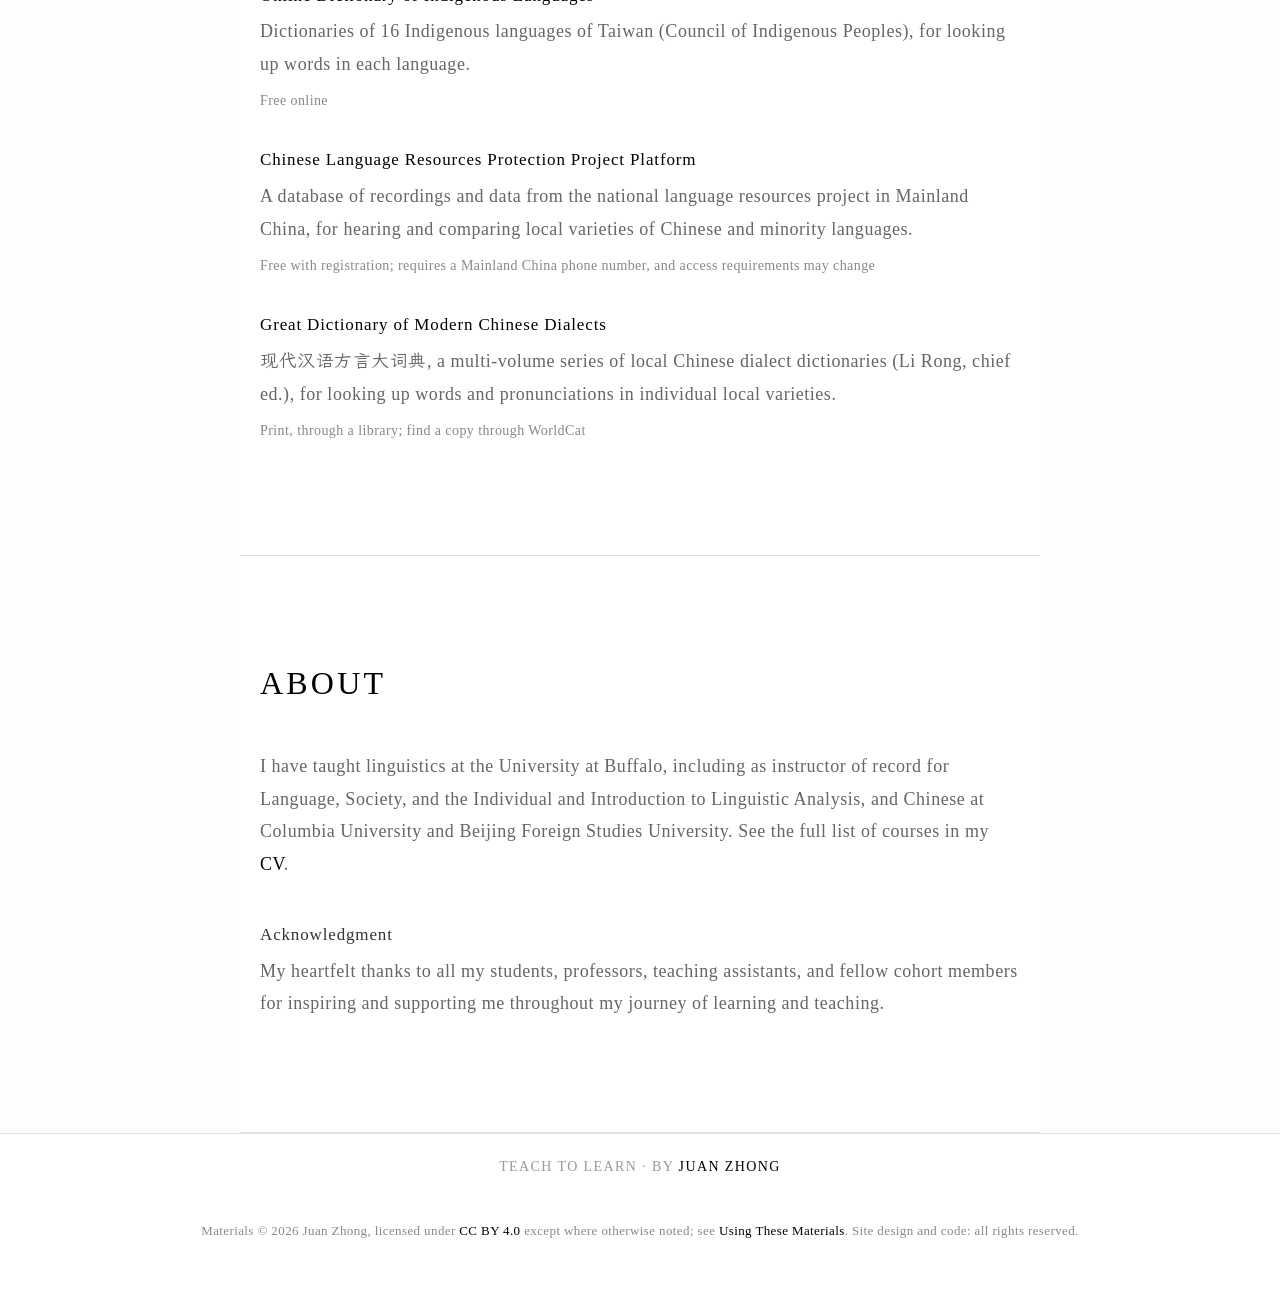
==== commit 903a19f5: "Update description of East Asian languages resources Signed-off-by: juan-zhong <181777064+juan-zhong" ====
--- a/index.html
+++ b/index.html
@@ -118,7 +118,7 @@
             <h2>Learning Resources</h2>
 
             <h4>East Asian Languages in Music and Film</h4>
-            <p> A listening and viewing list: songs and films in Tibetan, Mandarin, Hakka, a Taiwanese Indigenous language, Taiwan Mandarin, Jin, Cantonese, and Shanghai Wu.</p>
+            <p> A listening and viewing list: songs and films in Tibetan, Mandarin, Hakka, a Taiwanese Indigenous language (possibly Saisiyat), Taiwan Mandarin, Jin, Cantonese, and Shanghai Wu.</p>
             <p class="meta">For anyone curious about the languages of East Asia · Web page · <a href="language_music_film.html">Available</a> · October 2026 · Use: on your own or in class</p>
 
             <h4 id="anyuan-hakka"><a href="https://juan-zhong.github.io/ayhak/">Anyuan Hakka</a></h4>
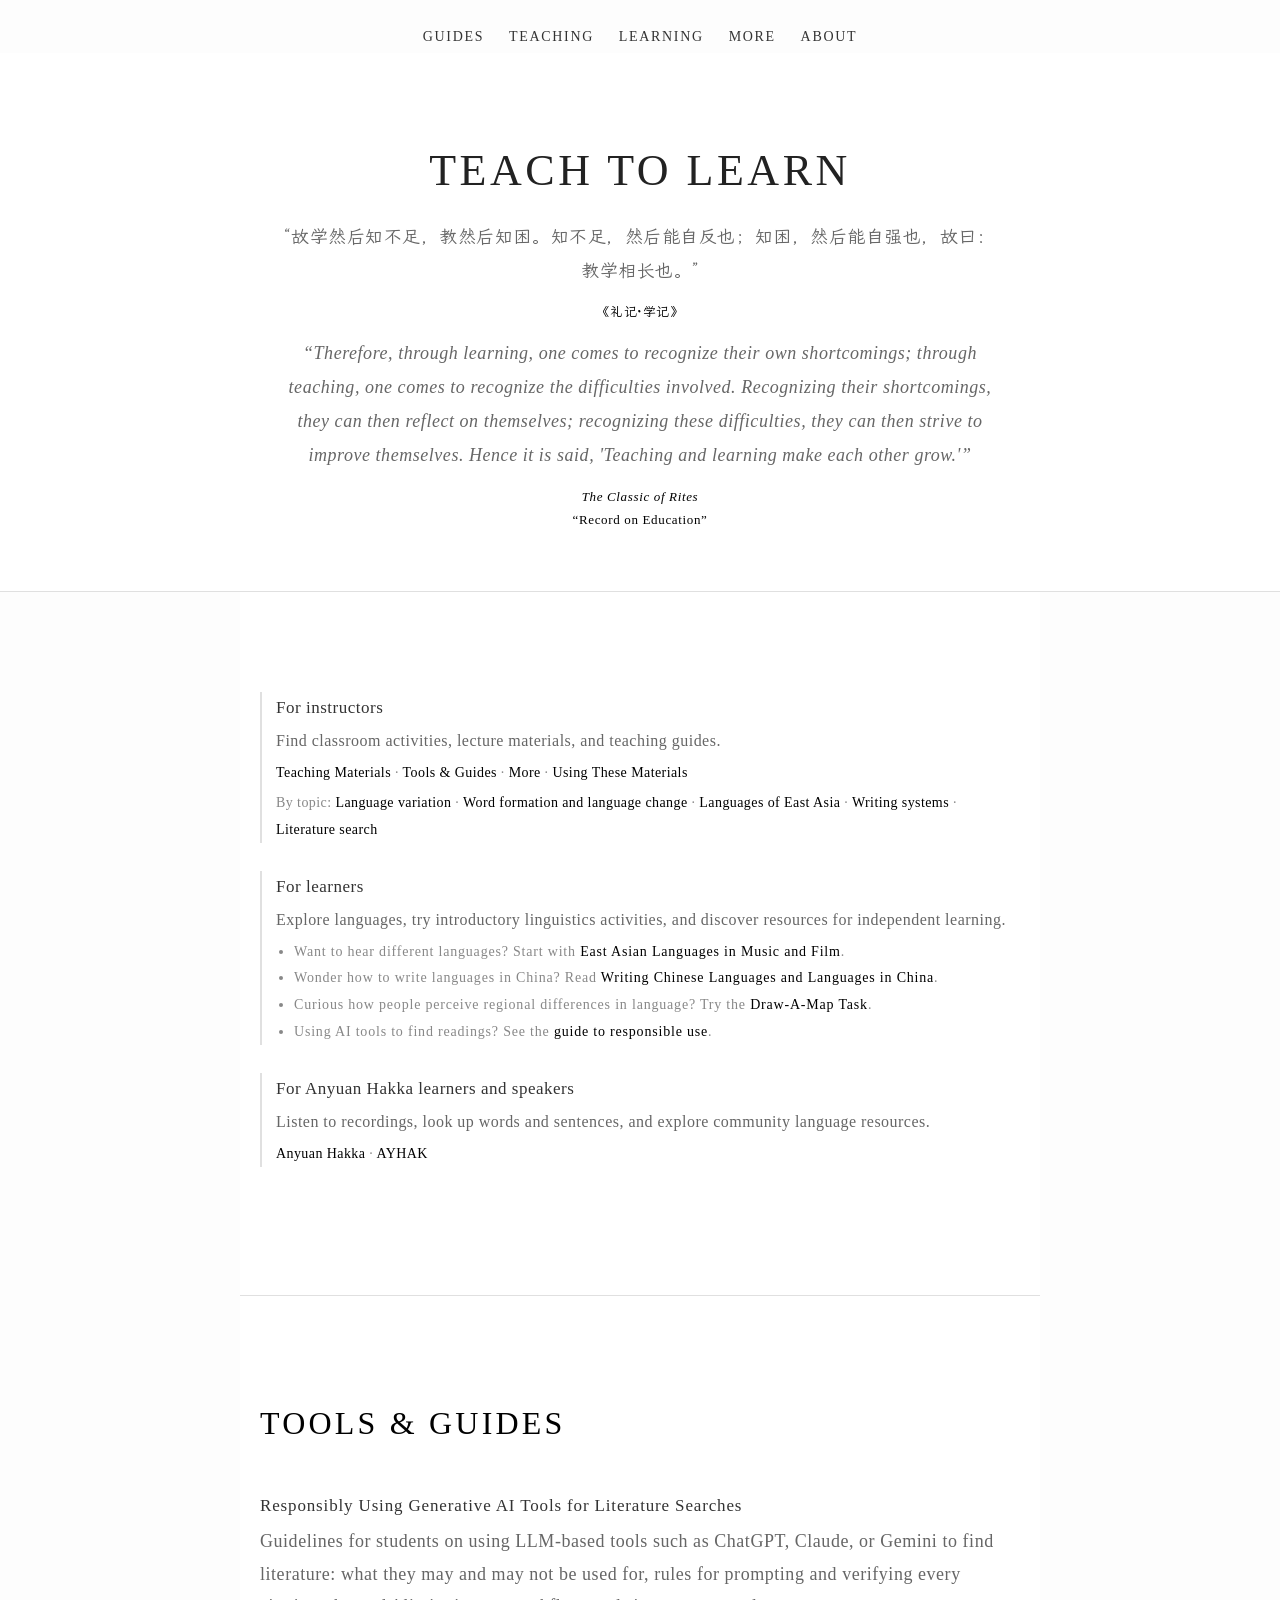
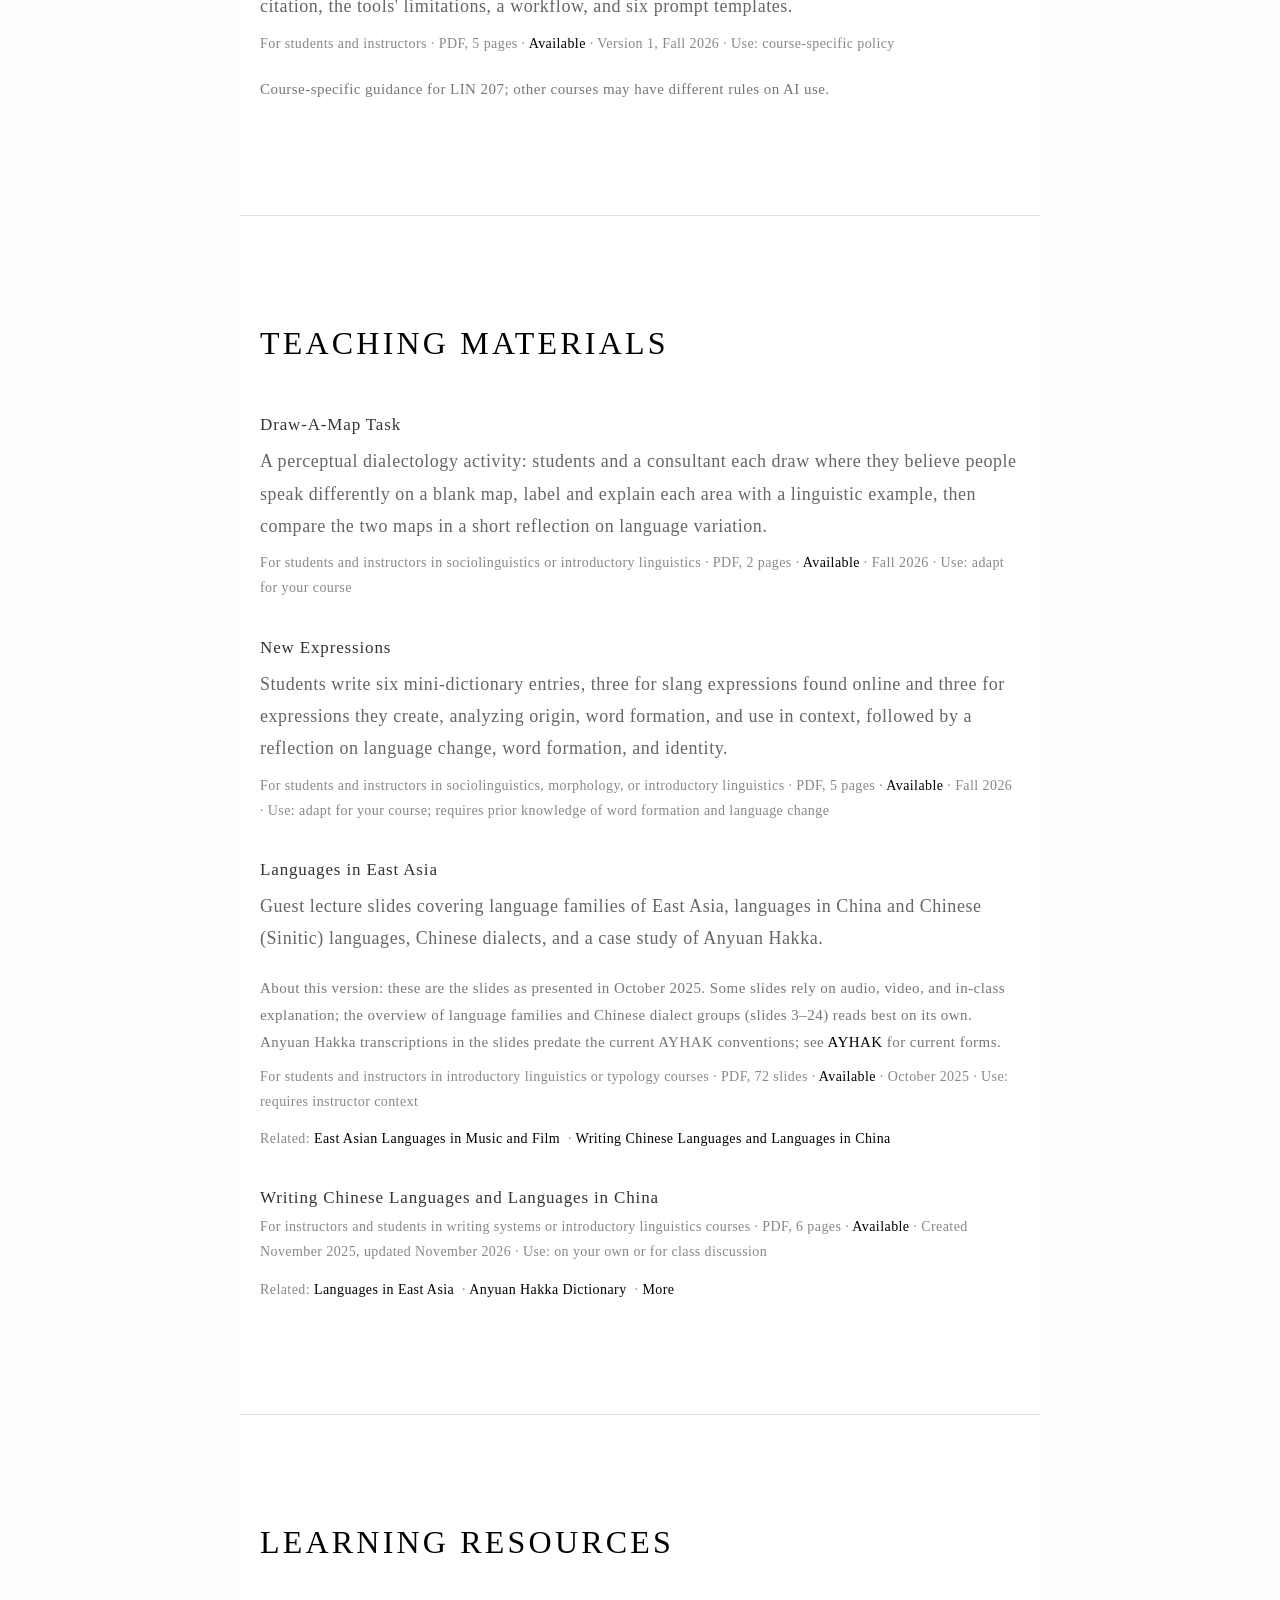
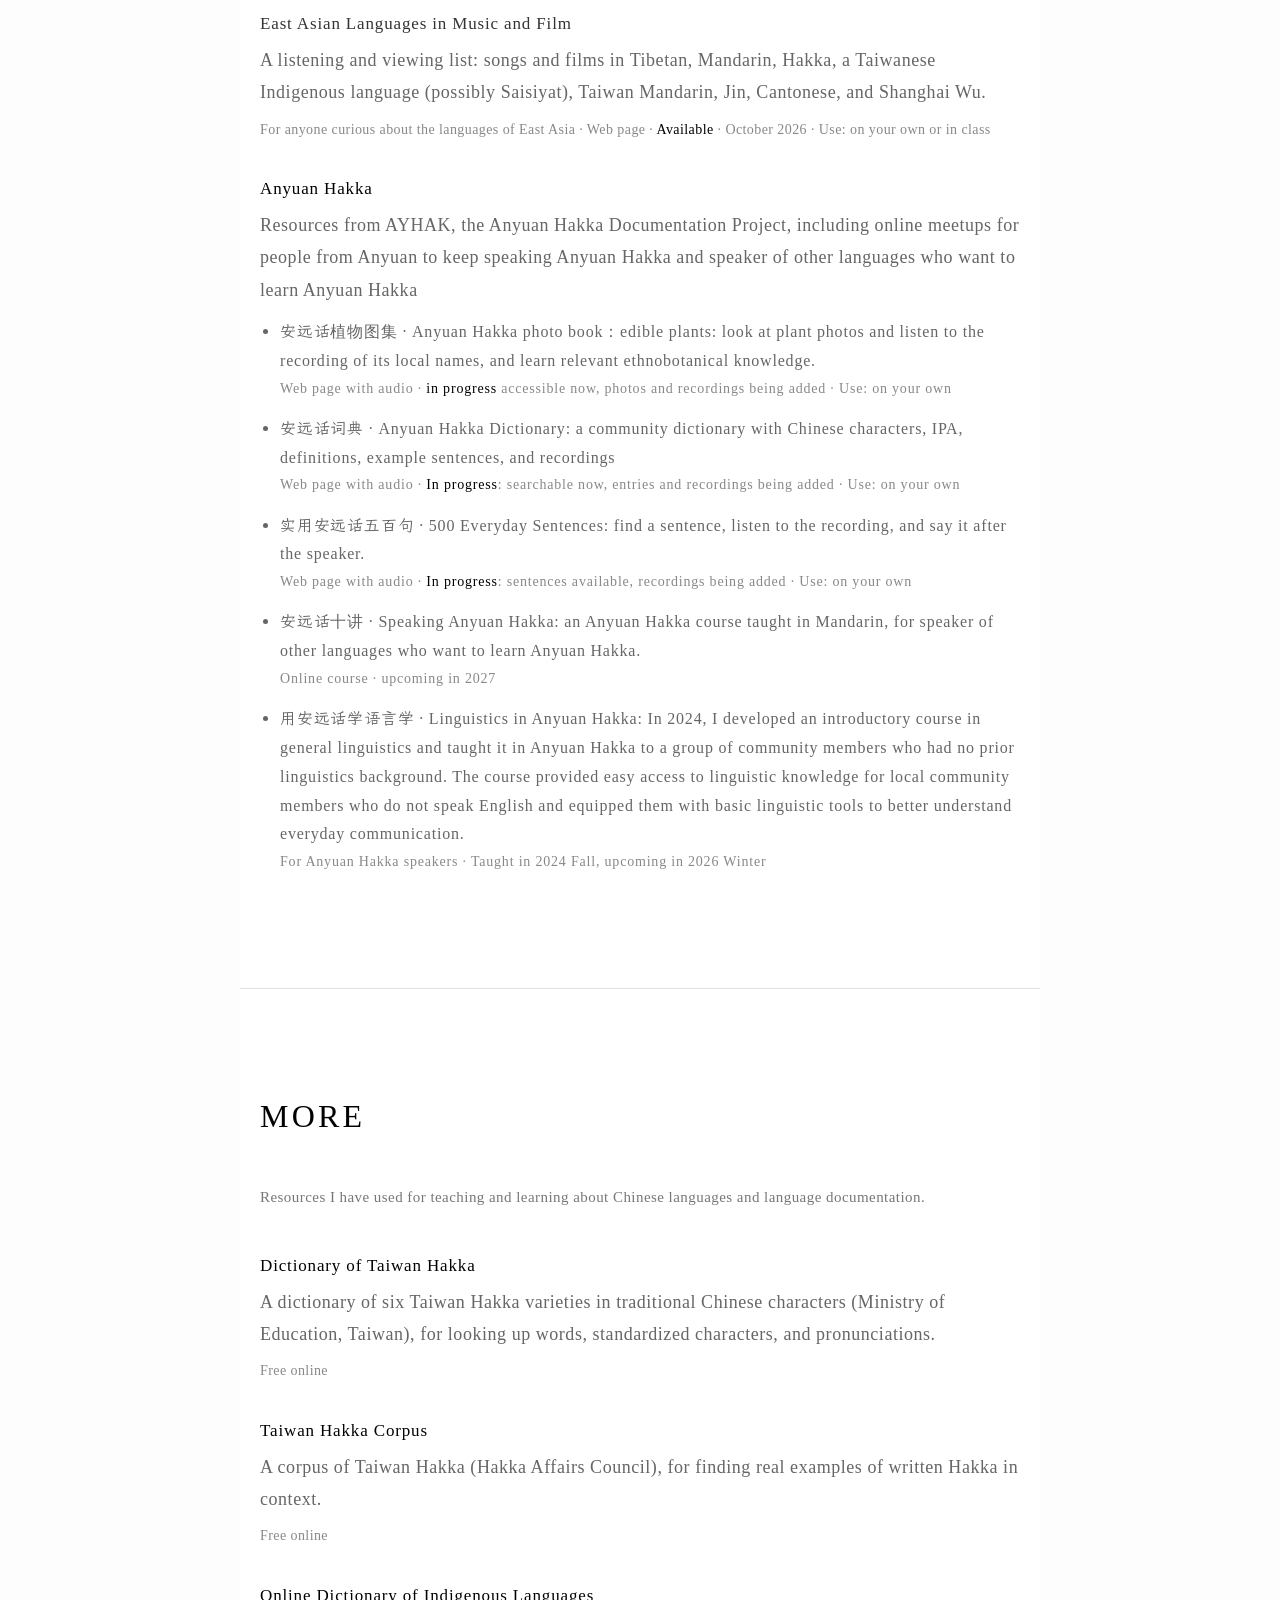
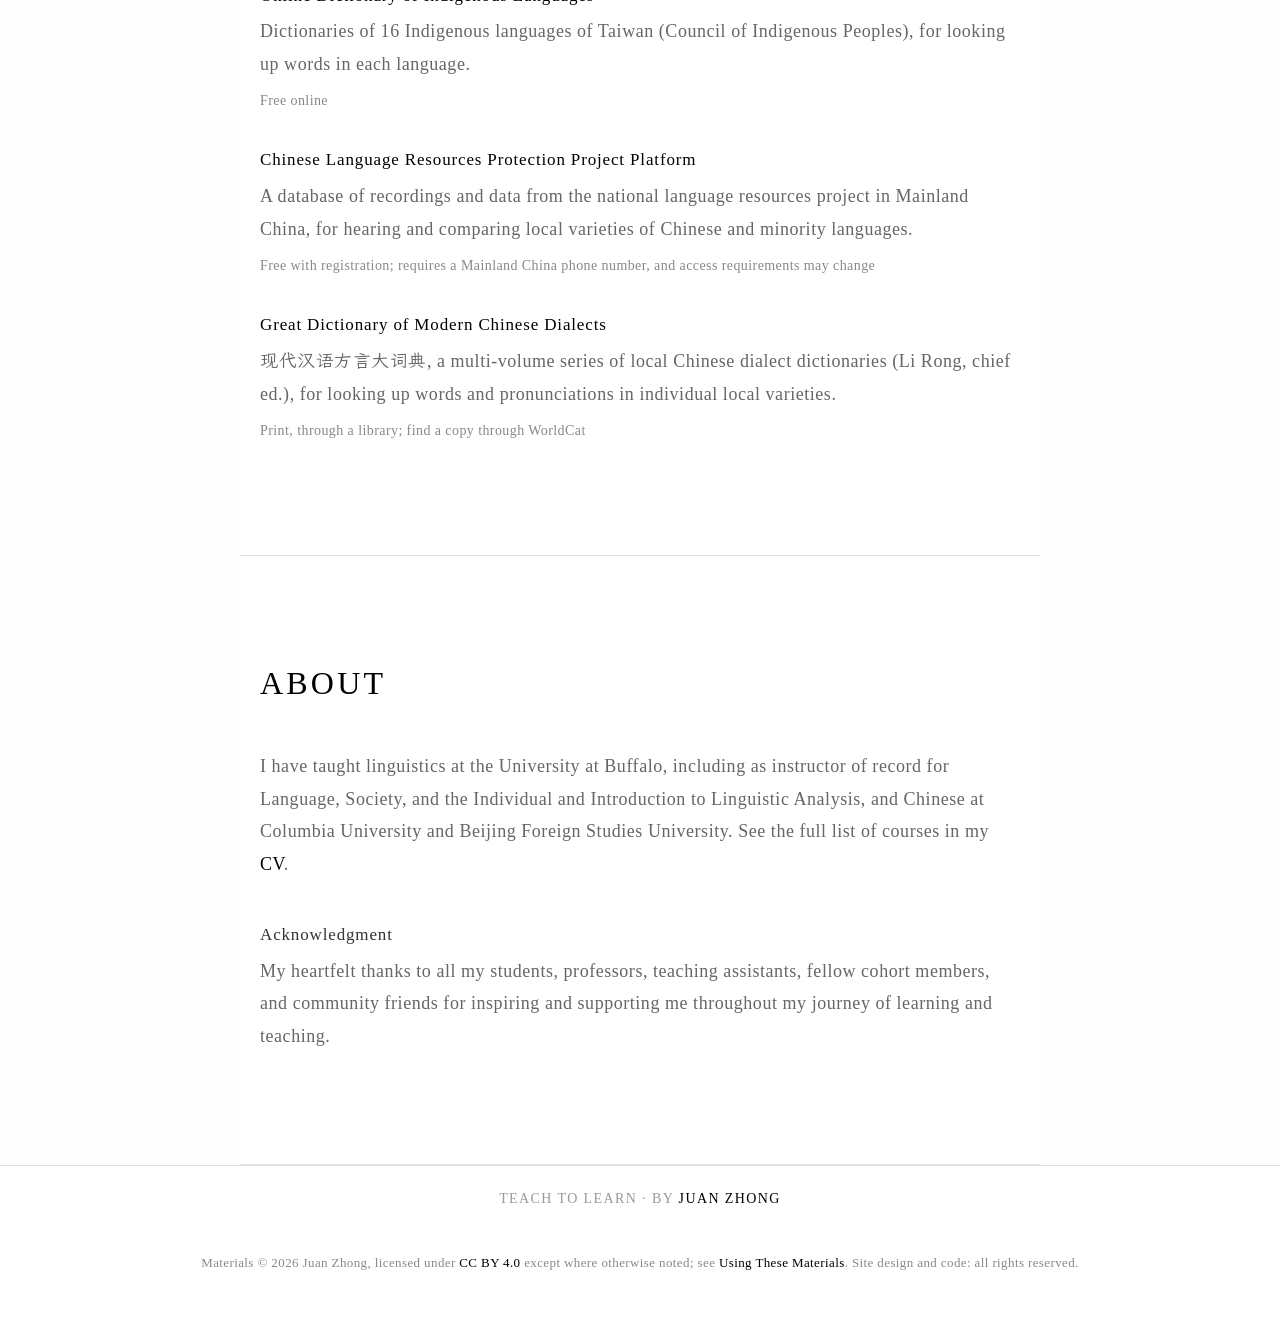
==== commit a78d4d07: "Update index.html" ====
--- a/index.html
+++ b/index.html
@@ -162,7 +162,7 @@
             <h2>About</h2>
             <p> I have taught linguistics at the University at Buffalo, including as instructor of record for Language, Society, and the Individual and Introduction to Linguistic Analysis, and Chinese at Columbia University and Beijing Foreign Studies University. See the full list of courses in my <a href="https://juan-zhong.github.io/me/cv_juanzhong.pdf" target="_blank">CV</a>.</p>
             <h4 id="acknowledgment">Acknowledgment</h4>
-            <p> My heartfelt thanks to all my students, professors, teaching assistants, and fellow cohort members for inspiring and supporting me throughout my journey of learning and teaching.</p>
+            <p> My heartfelt thanks to all my students, professors, teaching assistants, fellow cohort members, and community friends for inspiring and supporting me throughout my journey of learning and teaching.</p>
         </section>
 
     </main>
